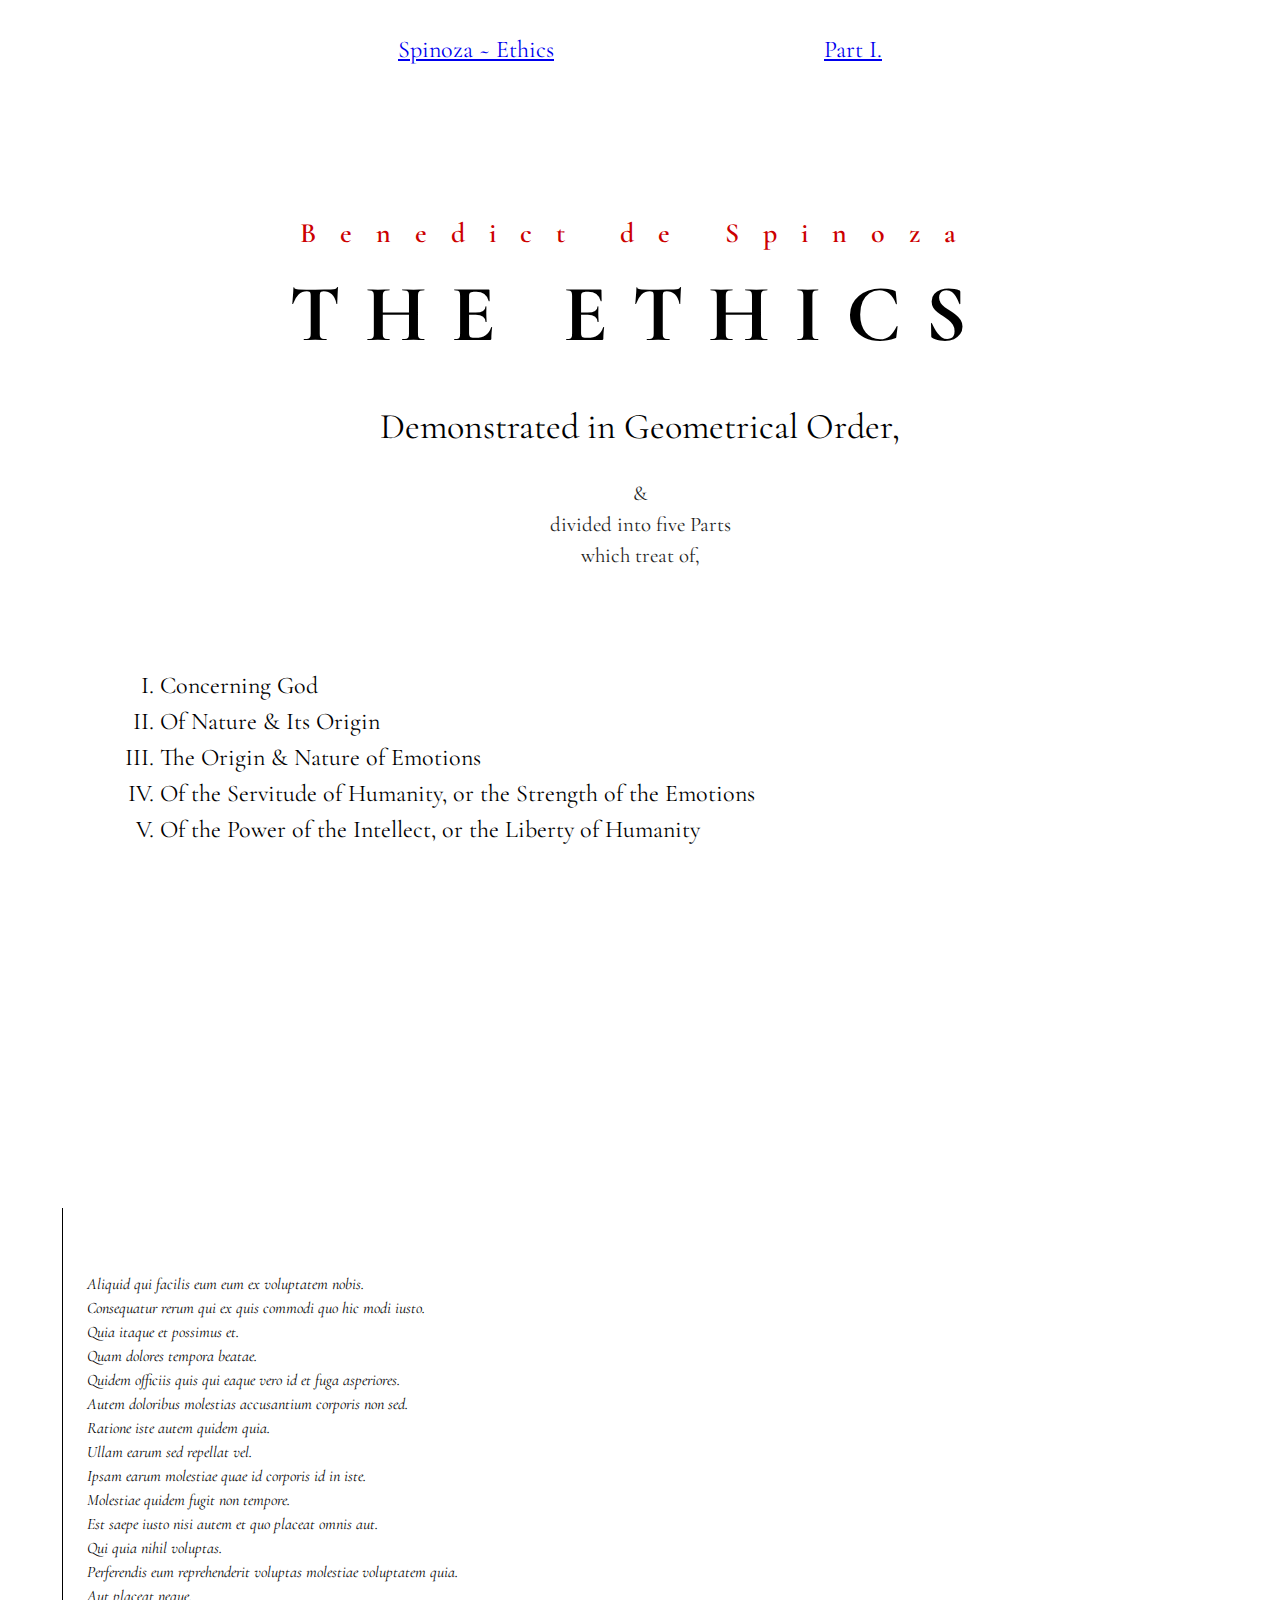
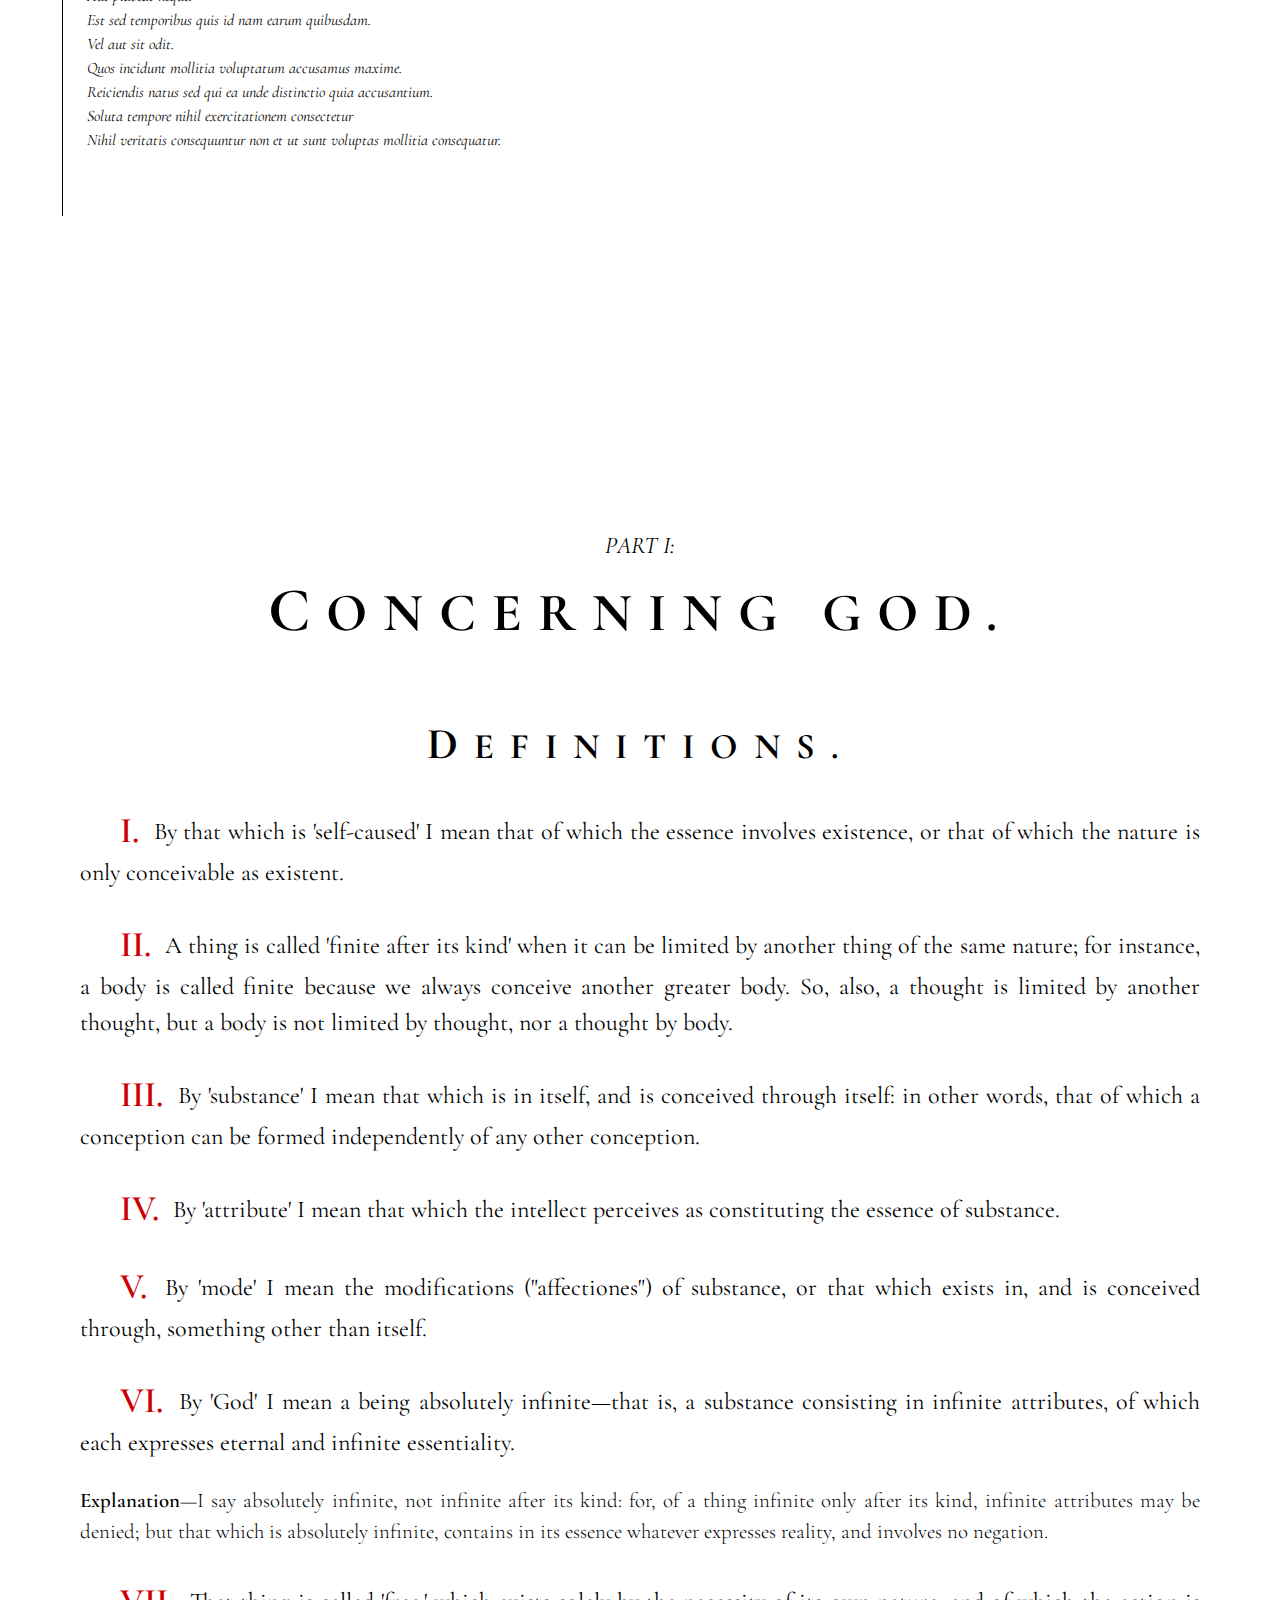
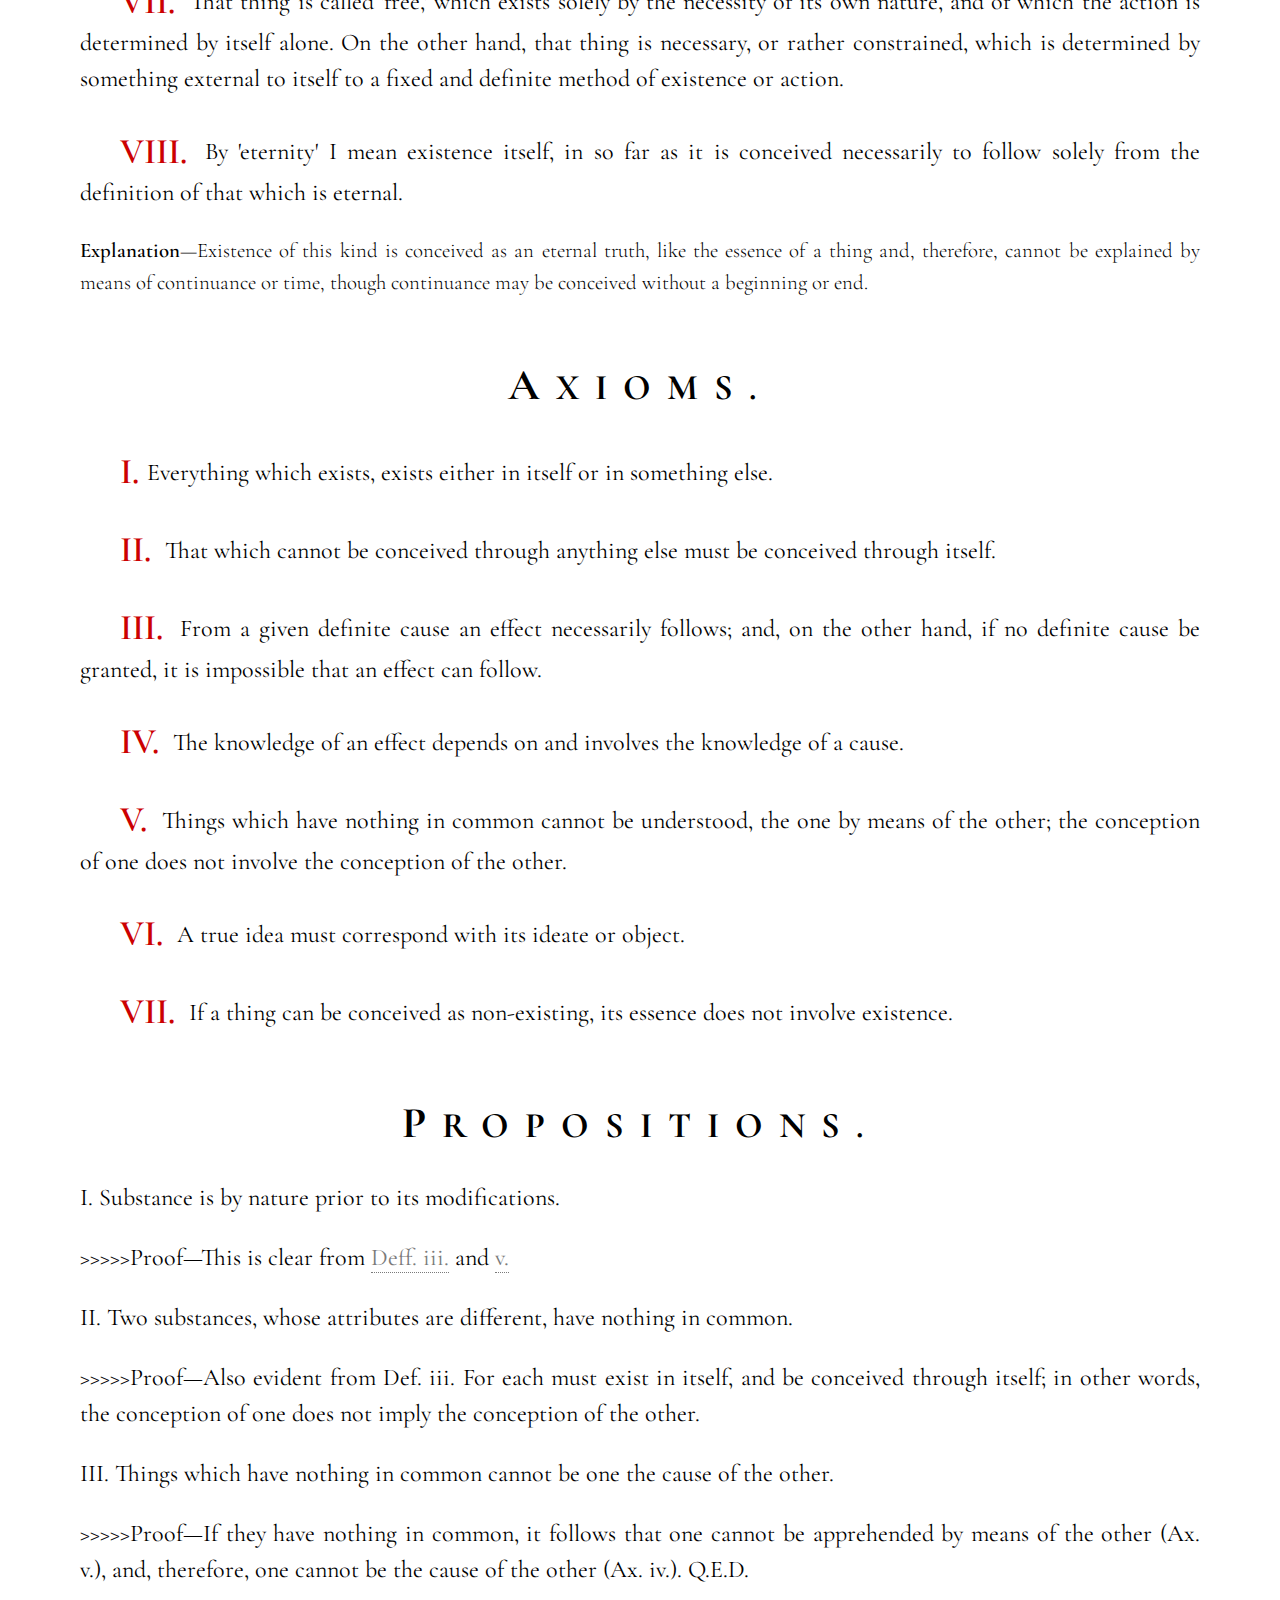
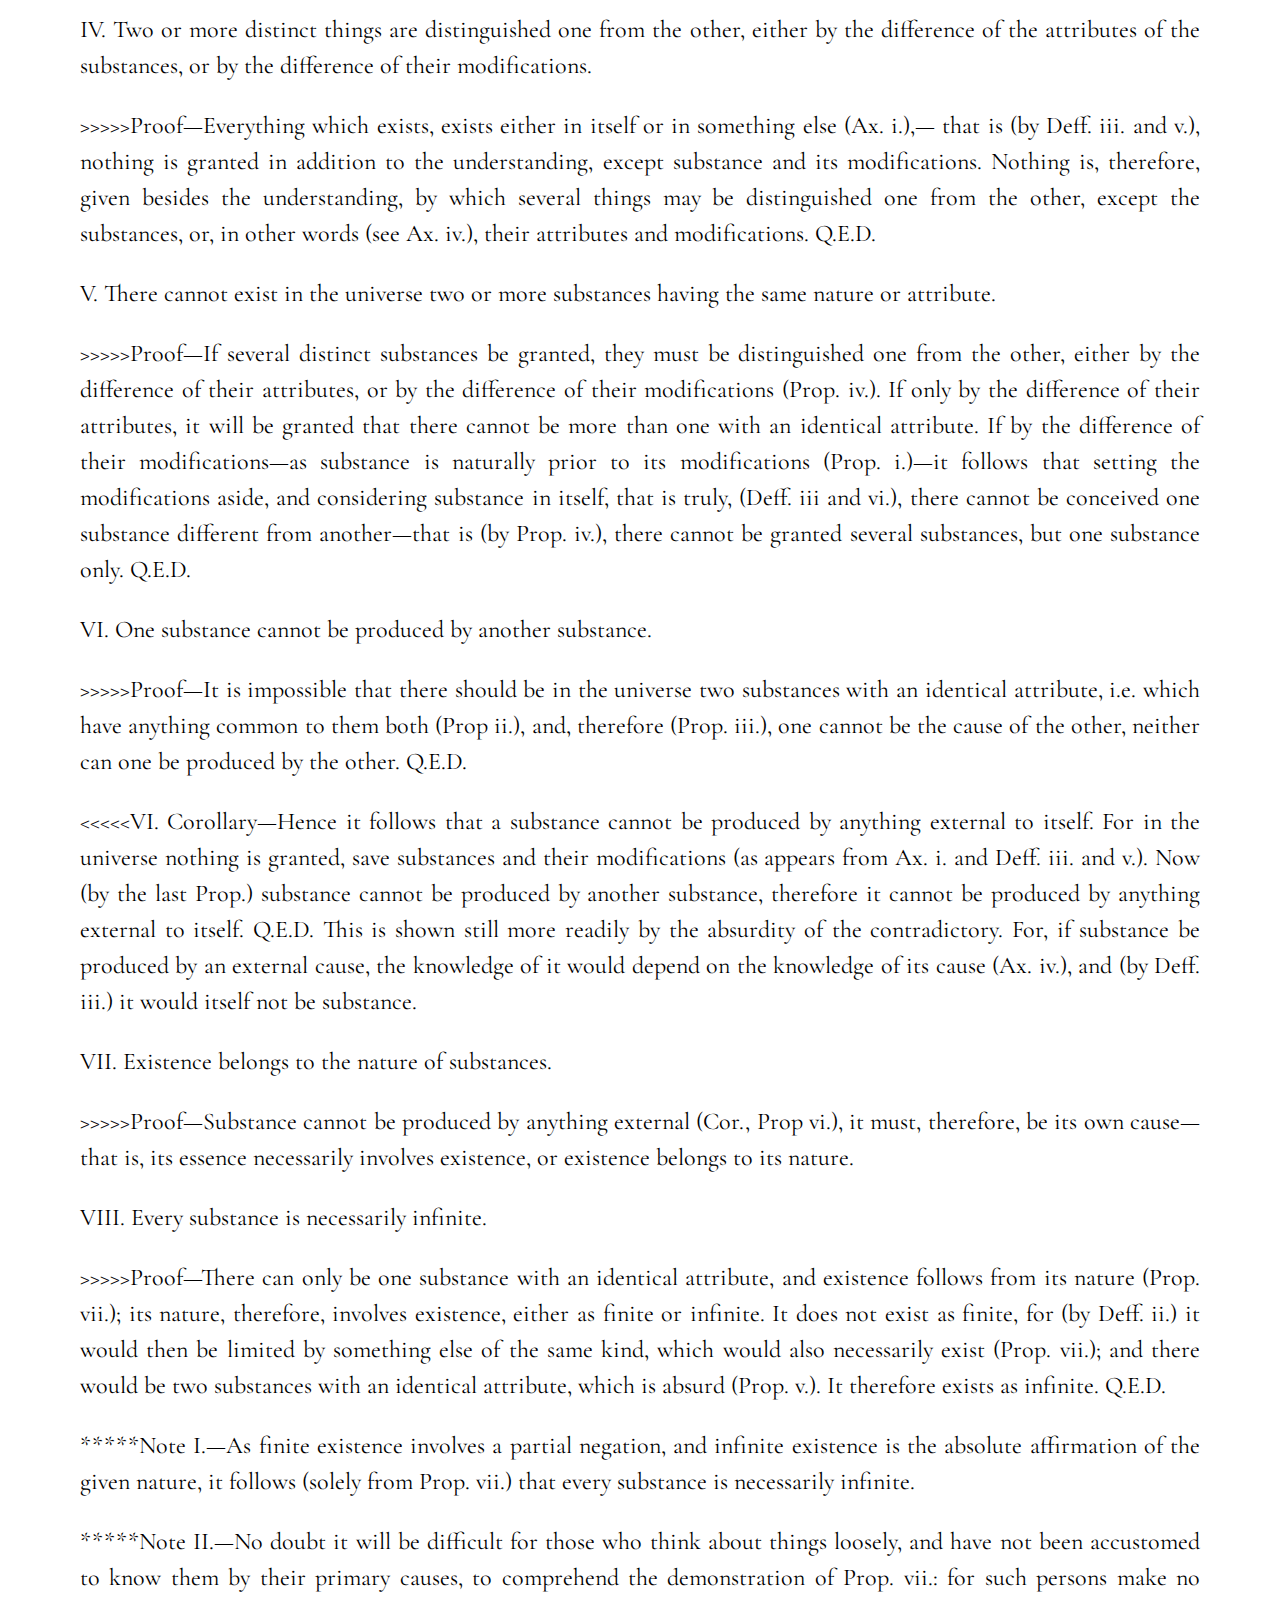
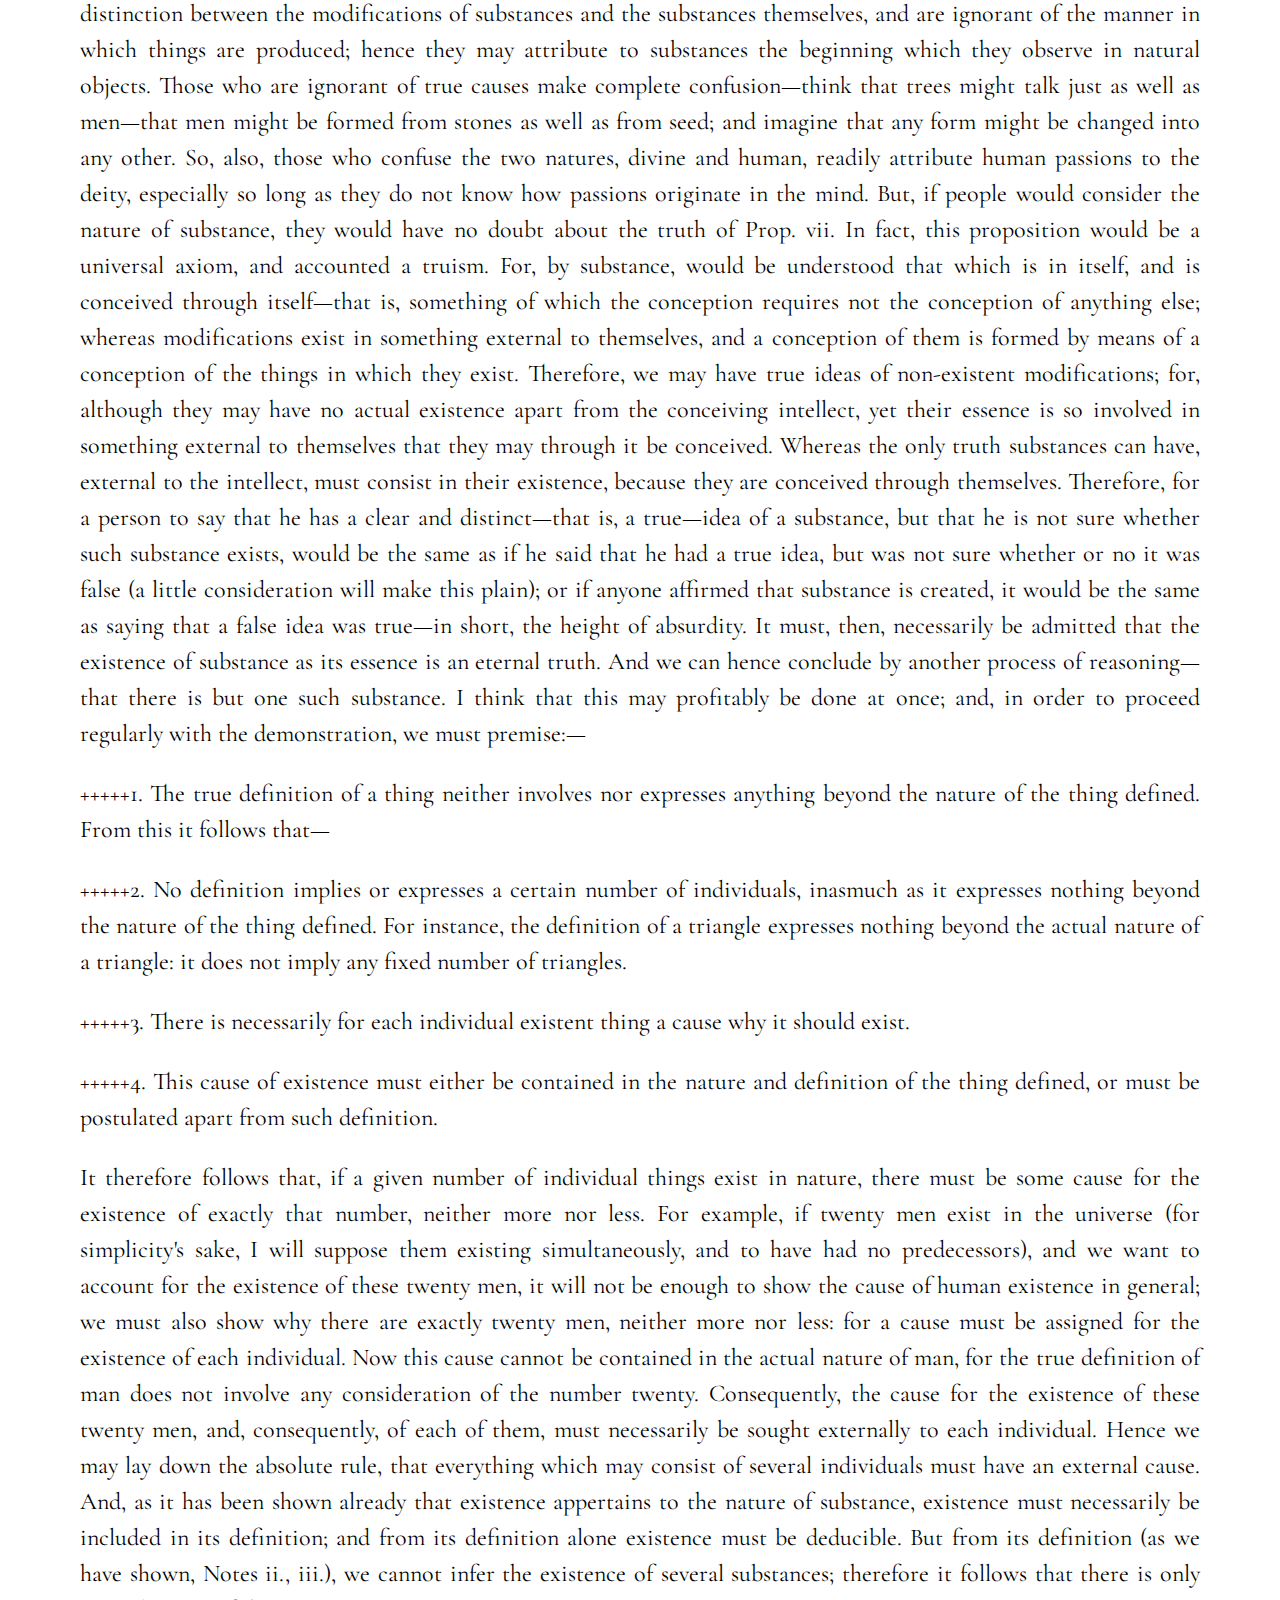
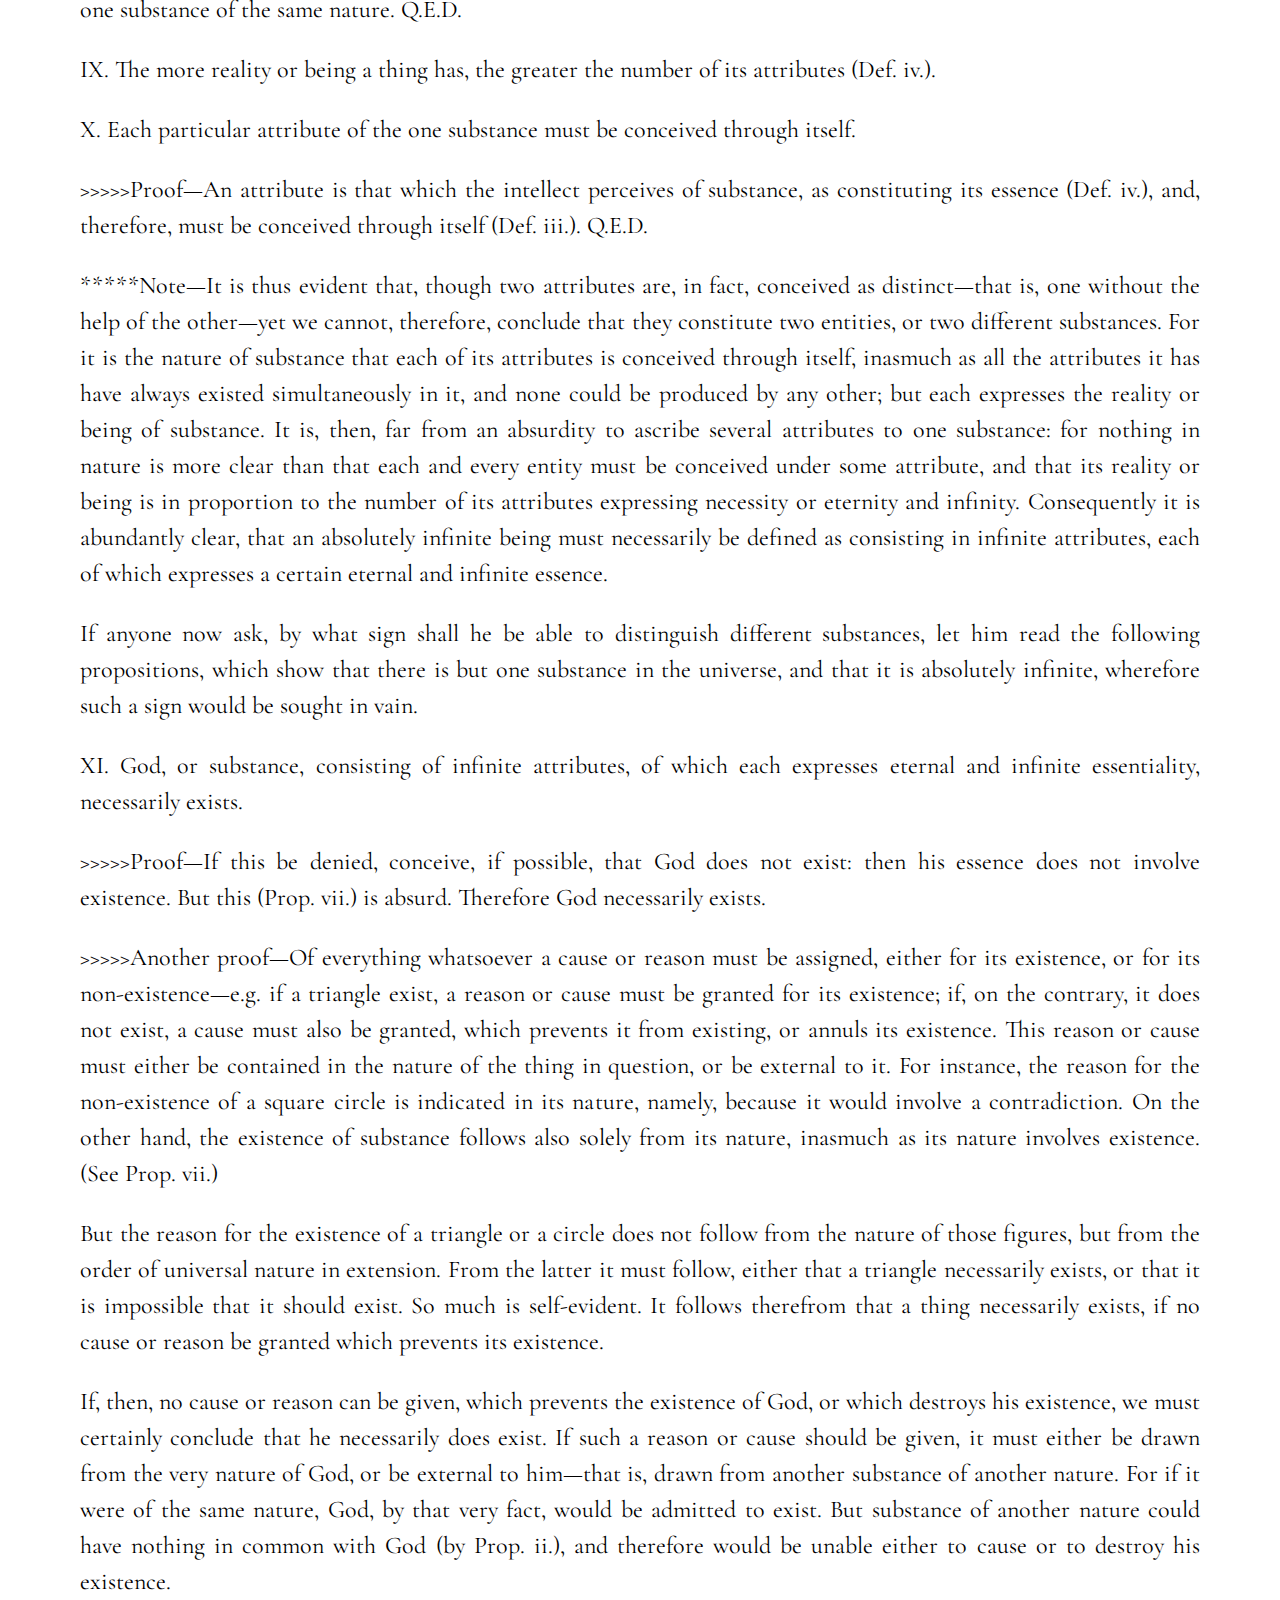
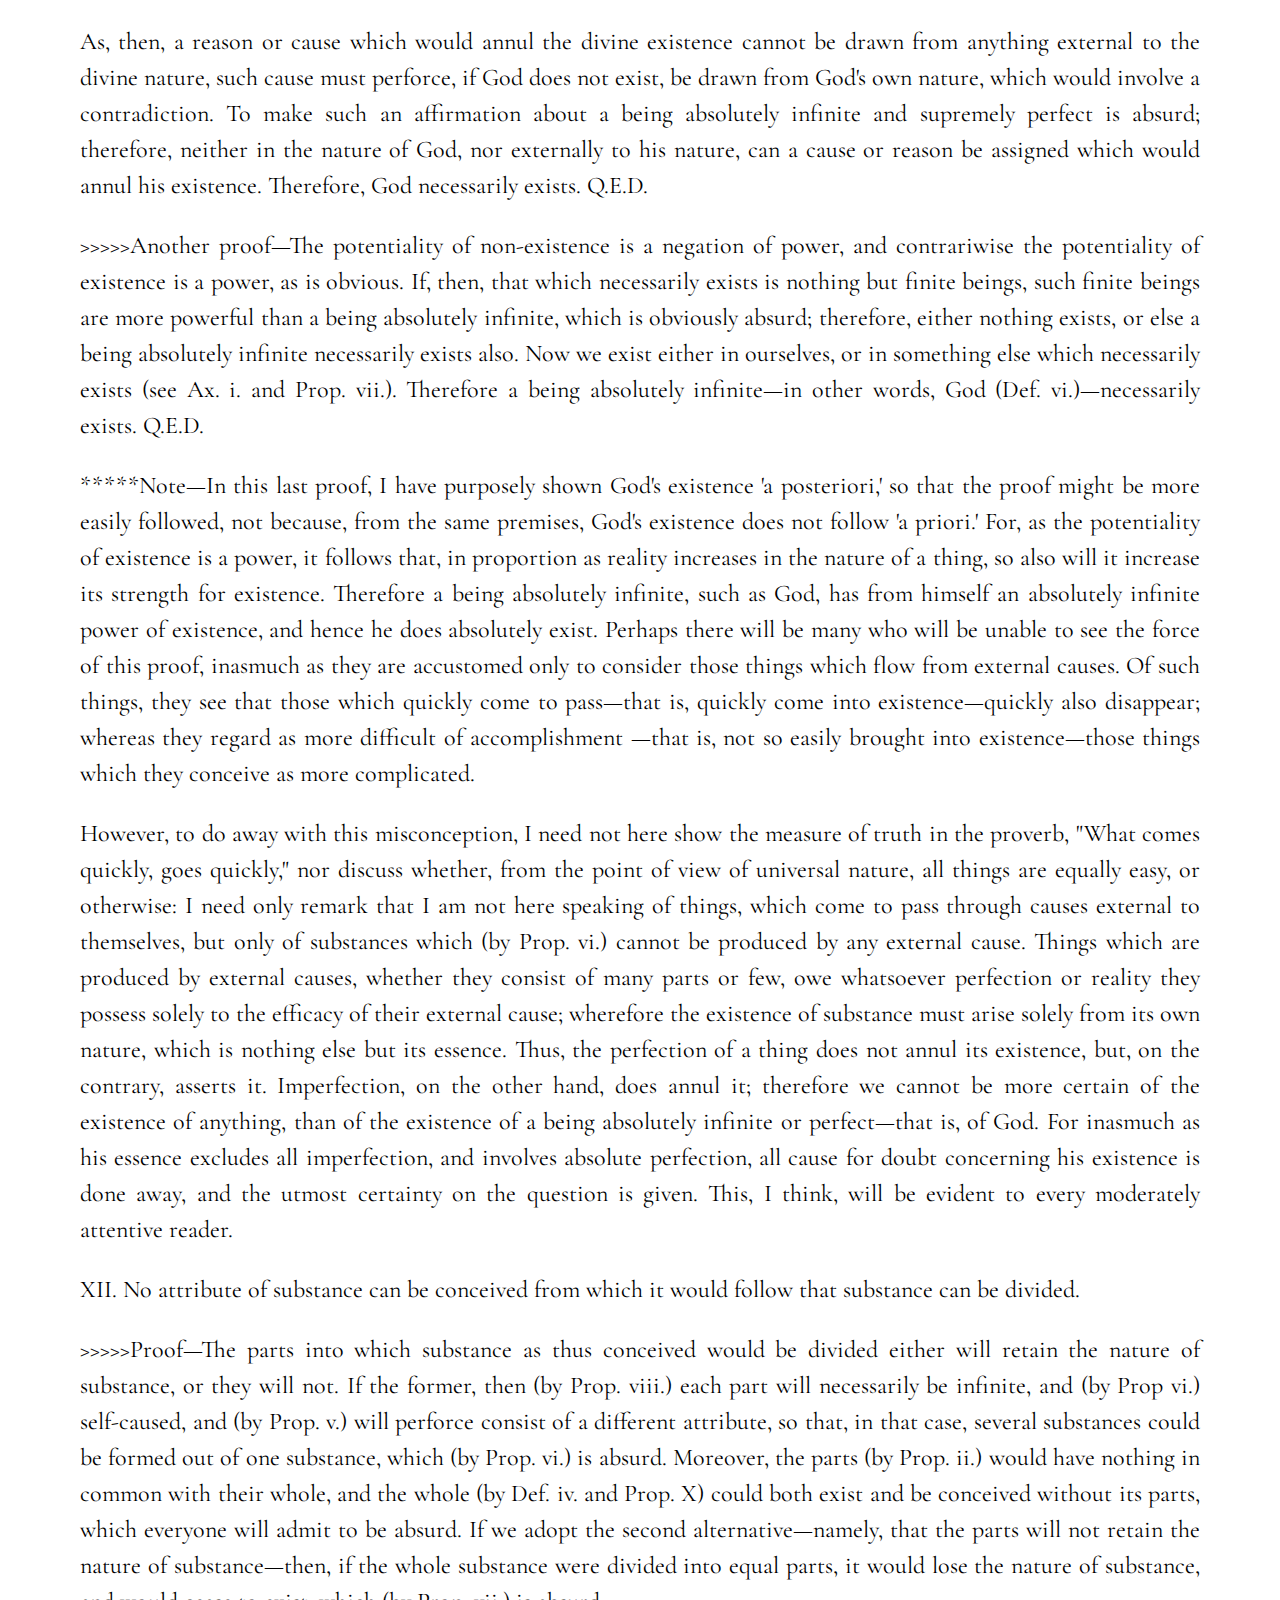
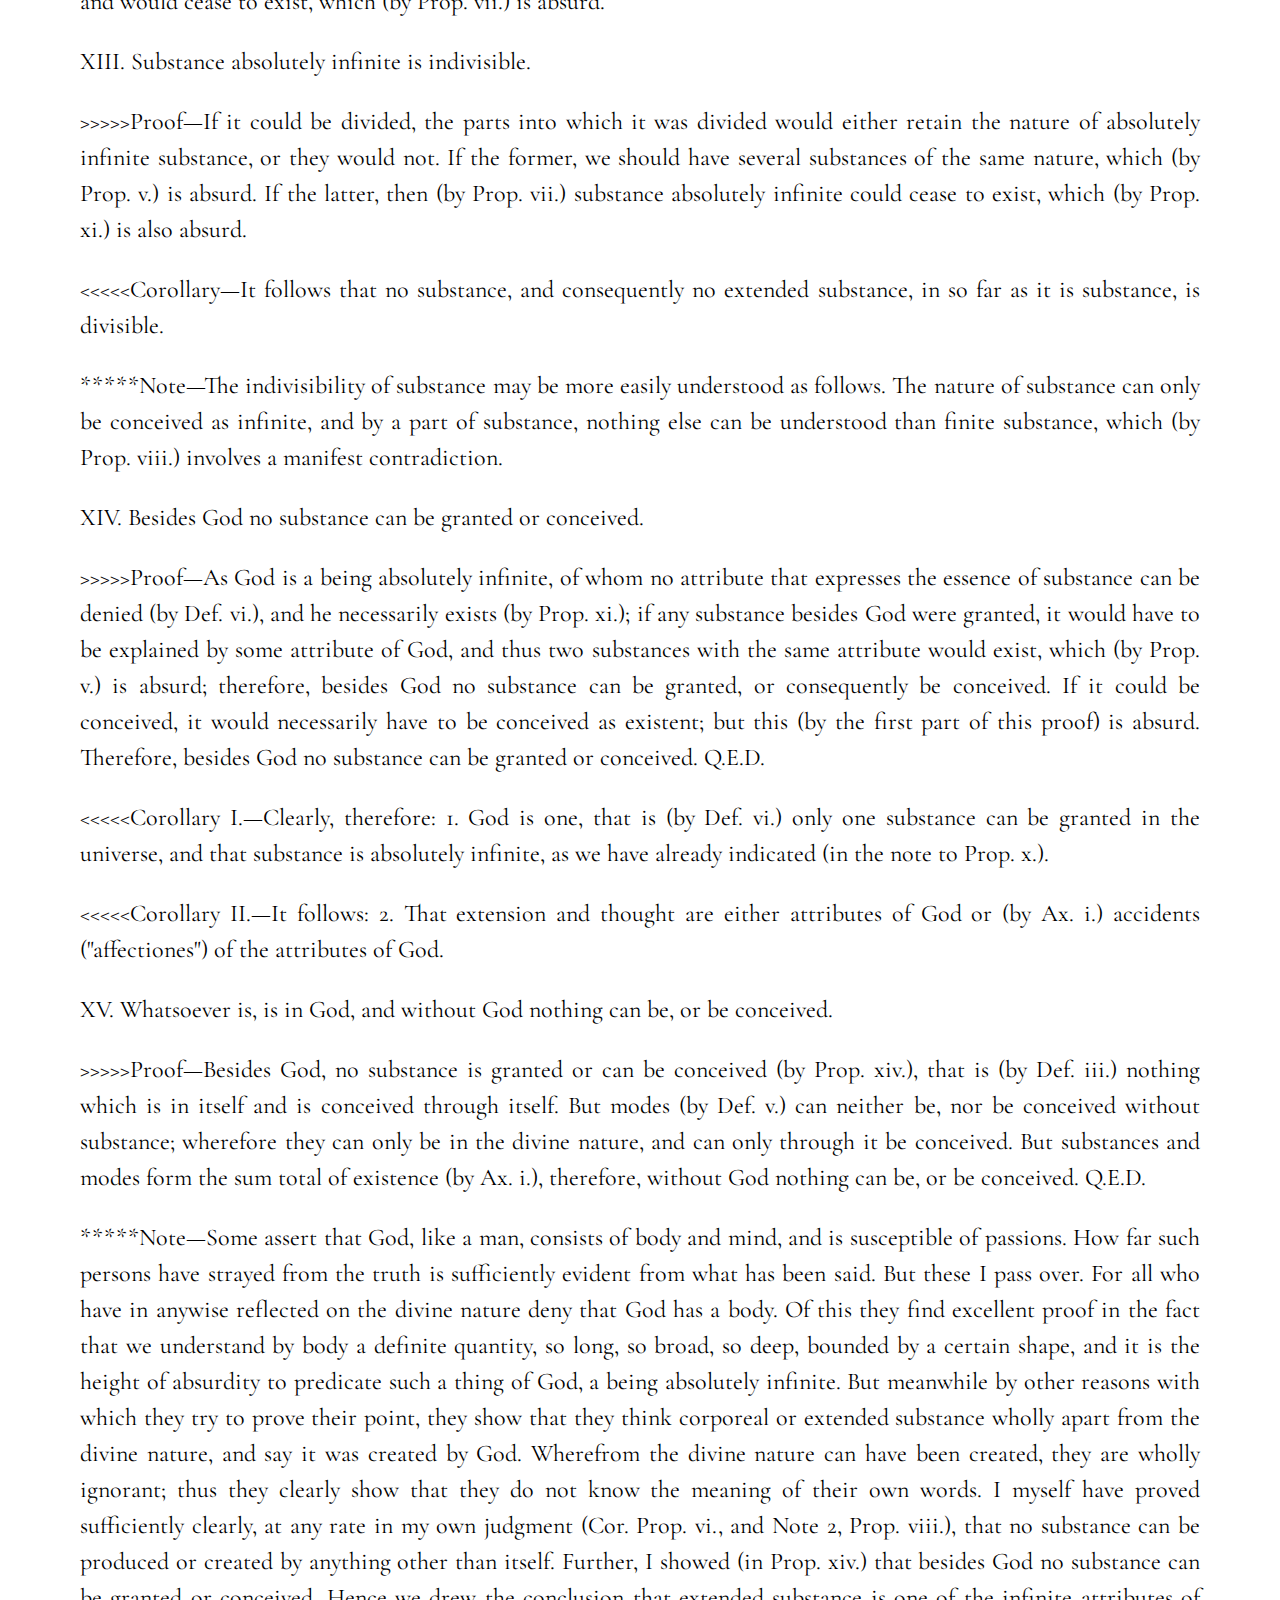
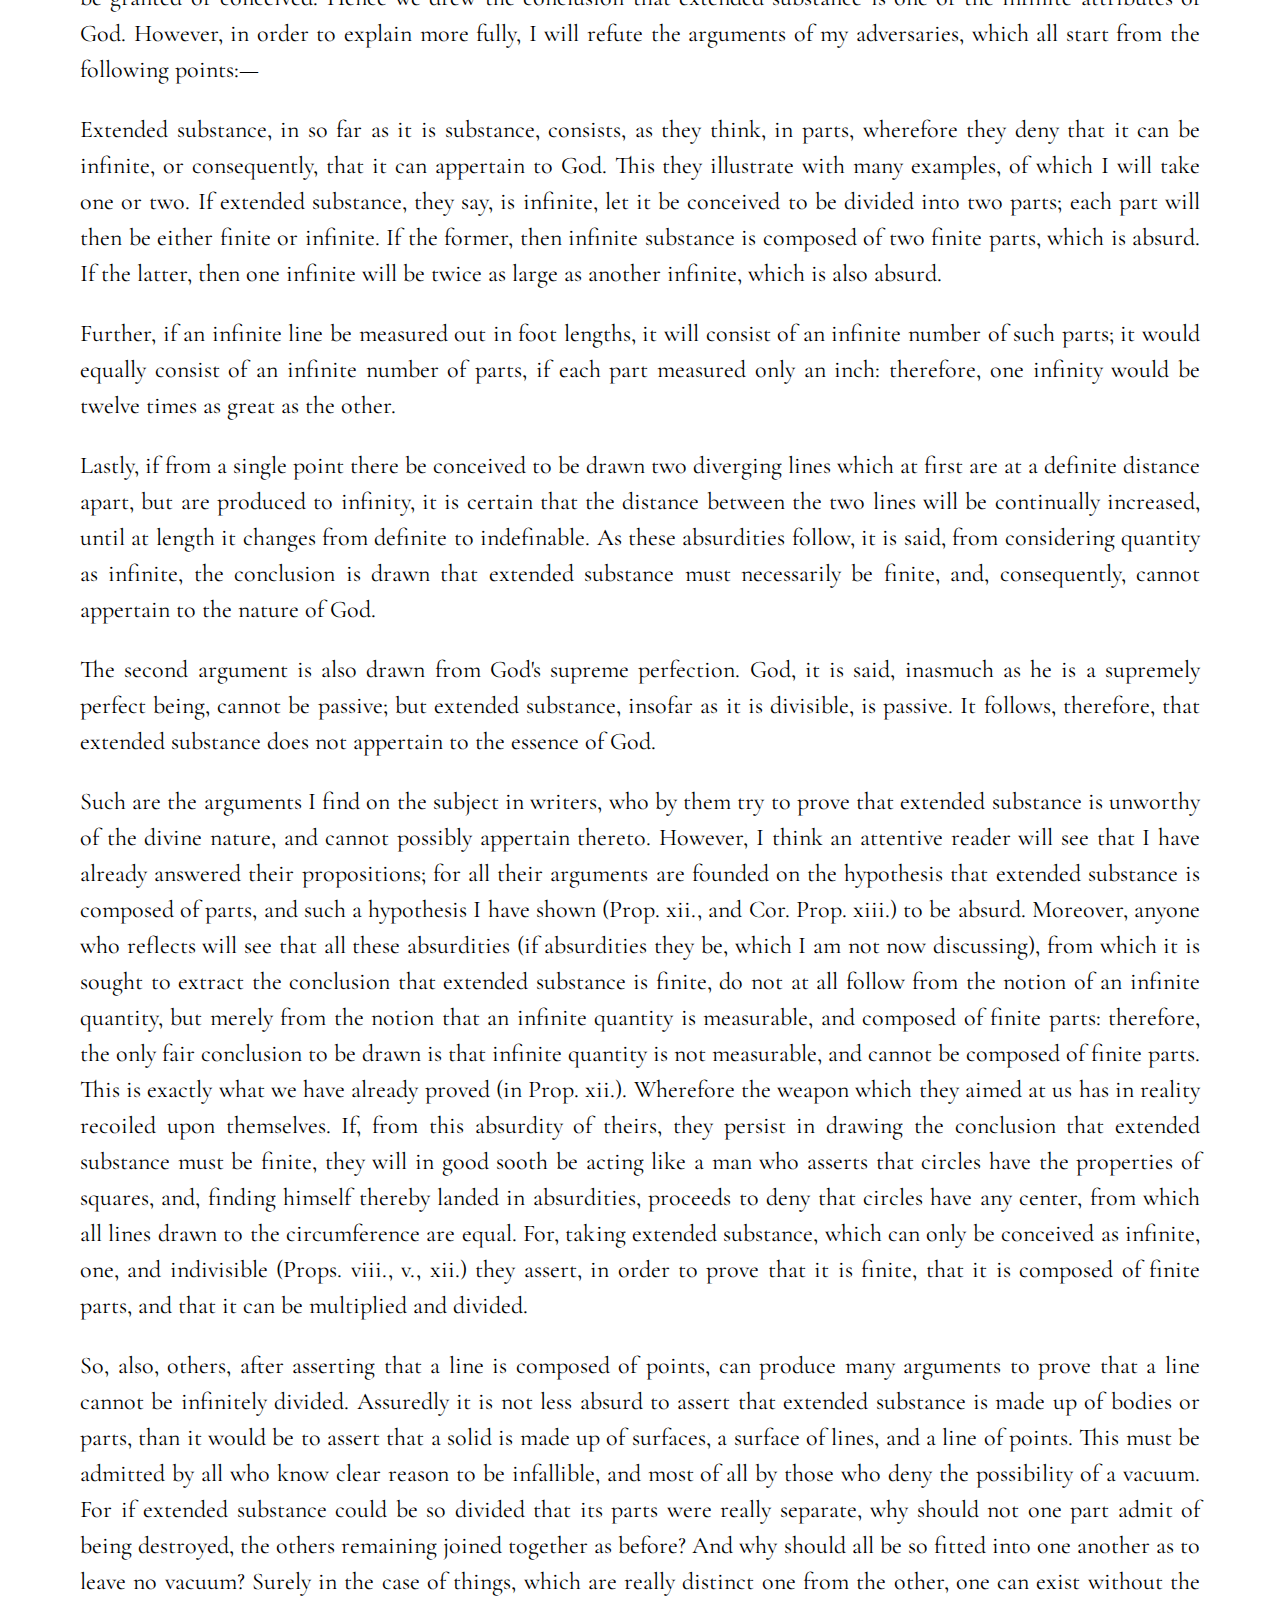
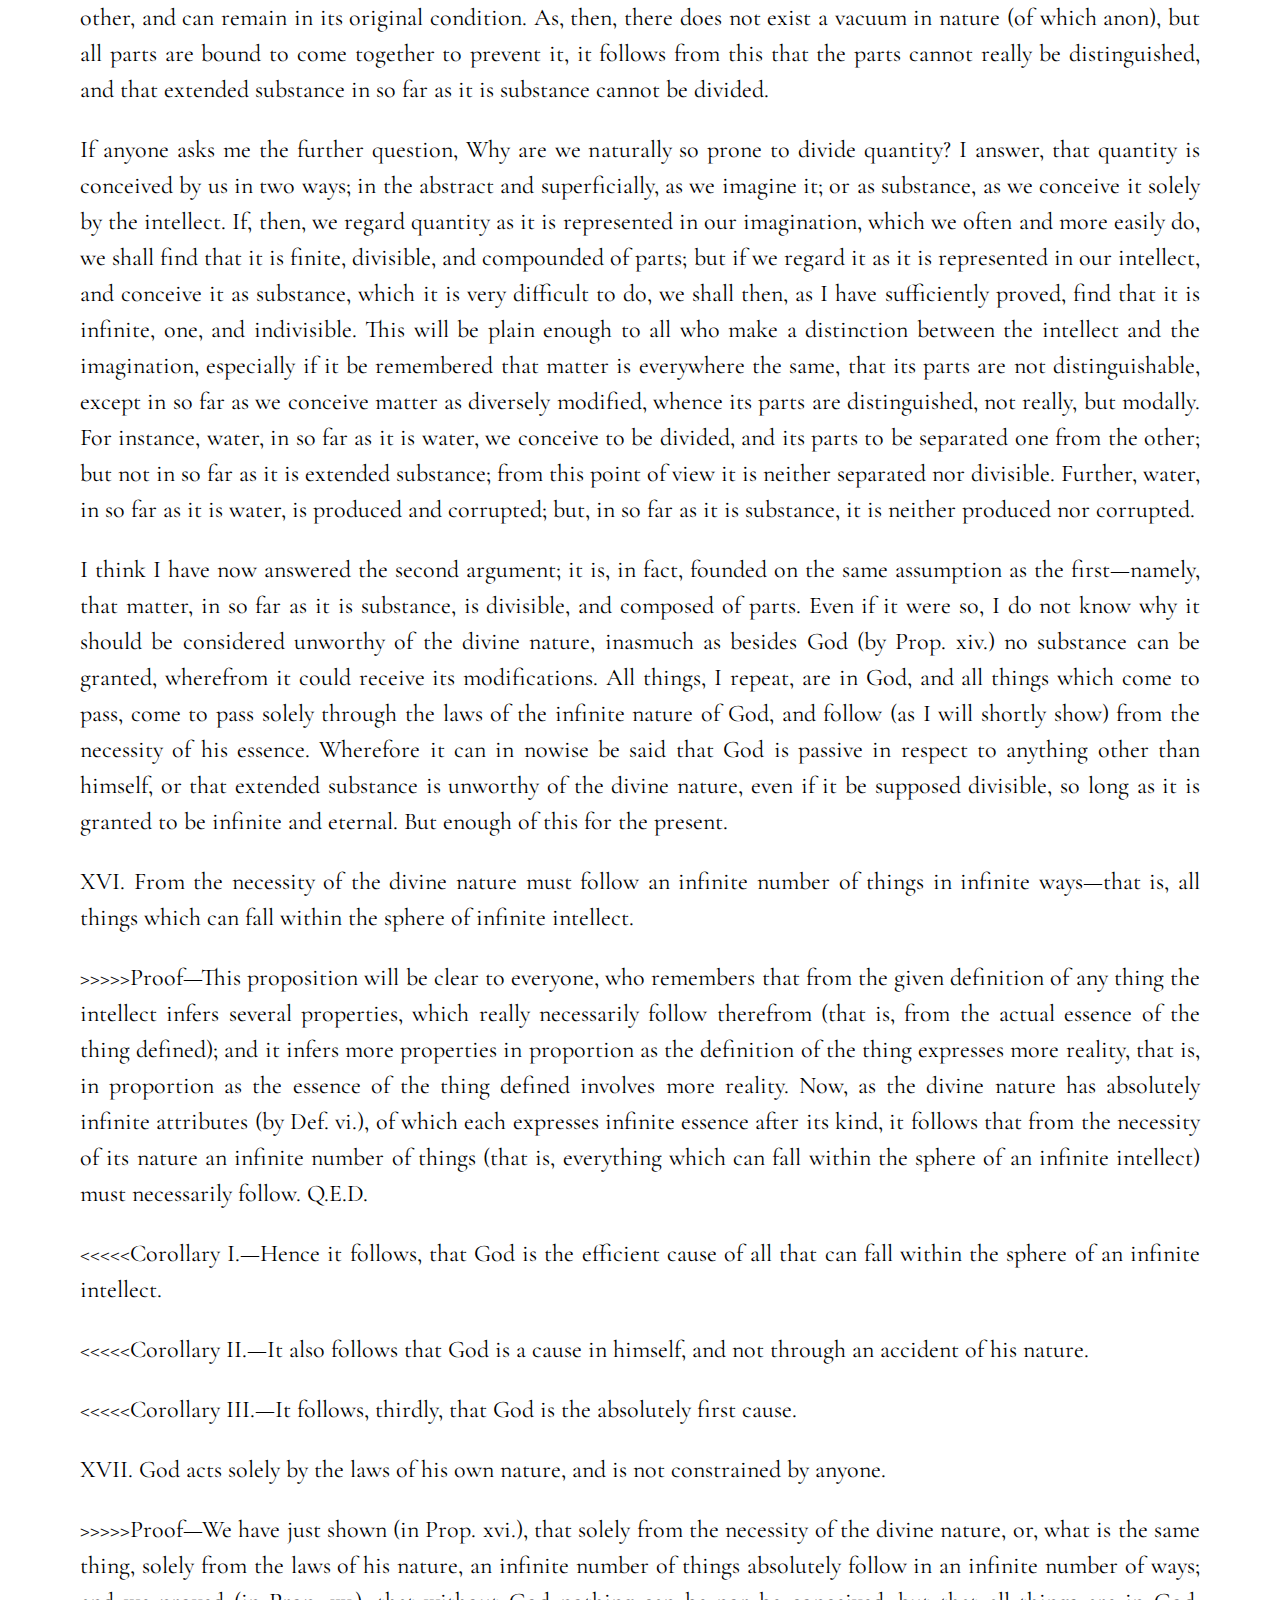
==== index.html @ 260ee354 "index fix" ====
<!DOCTYPE html>
<html lang="en">
  <head>
    <meta charset="UTF-8" />
    <meta name="viewport" content="width=device-width, initial-scale=1.0" />
    <title>Benedictus Spinoza ~ Ethic</title>
    <link rel="stylesheet" href="/css/main.css" />
  </head>
  <body>
    <nav>
      <a href="#">Spinoza ~ Ethics</a>
      <a href="#">Part I.</a>
    </nav>
    <section class="title">
      <p id="id-2" class="author red">Benedict de Spinoza</p>
      <h1 id="id-0">THE ETHICS</h1>
      <p id="id-1" class="subhead">Demonstrated in Geometrical Order,</p>
      <p id="id-3" class="subsubhead">
        & <br />divided into five Parts <br />
        which treat of,
      </p>

      <ol>
        <li>Concerning God</li>
        <li>Of Nature & Its Origin</li>
        <li>The Origin & Nature of Emotions</li>
        <li>Of the Servitude of Humanity, or the Strength of the Emotions</li>
        <li>Of the Power of the Intellect, or the Liberty of Humanity</li>
      </ol>
    </section>

    <aside>
      <ul>
        <li class="id1">Aliquid qui facilis eum eum ex voluptatem nobis.</li>
        <li class="id2">
          Consequatur rerum qui ex quis commodi quo hic modi iusto.
        </li>
        <li class="id3">Quia itaque et possimus et.</li>
        <li class="id4">Quam dolores tempora beatae.</li>
        <li class="id5">
          Quidem officiis quis qui eaque vero id et fuga asperiores.
        </li>
        <li class="id6">
          Autem doloribus molestias accusantium corporis non sed.
        </li>
        <li class="id7">Ratione iste autem quidem quia.</li>
        <li class="id8">Ullam earum sed repellat vel.</li>
        <li class="id9">Ipsam earum molestiae quae id corporis id in iste.</li>
        <li class="id10">Molestiae quidem fugit non tempore.</li>
        <li class="id11">
          Est saepe iusto nisi autem et quo placeat omnis aut.
        </li>
        <li class="id12">Qui quia nihil voluptas.</li>
        <li class="id13">
          Perferendis eum reprehenderit voluptas molestiae voluptatem quia.
        </li>
        <li class="id14">Aut placeat neque.</li>
        <li class="id15">Est sed temporibus quis id nam earum quibusdam.</li>
        <li class="id16">Vel aut sit odit.</li>
        <li class="id17">
          Quos incidunt mollitia voluptatum accusamus maxime.
        </li>
        <li class="id18">
          Reiciendis natus sed qui ea unde distinctio quia accusantium.
        </li>
        <li class="id19">Soluta tempore nihil exercitationem consectetur</li>
        <li class="id20">
          Nihil veritatis consequuntur non et ut sunt voluptas mollitia
          consequatur.
        </li>
      </ul>
    </aside>

    <main>
      <section id="part-1">
        <p class="secsubhead">PART I:</p>
        <h2 id="id-4">CONCERNING GOD.</h2>

        <h3 id="id-5">DEFINITIONS.</h3>

        <p id="id-6" class="definition">
          <span> I.</span> By that which is 'self-caused' I mean that of which
          the essence involves existence, or that of which the nature is only
          conceivable as existent.
        </p>

        <p id="id-7" class="definition">
          <span>II.</span> A thing is called 'finite after its kind' when it can
          be limited by another thing of the same nature; for instance, a body
          is called finite because we always conceive another greater body. So,
          also, a thought is limited by another thought, but a body is not
          limited by thought, nor a thought by body.
        </p>

        <p id="id-8" class="definition">
          <span>III.</span> By 'substance' I mean that which is in itself, and
          is conceived through itself: in other words, that of which a
          conception can be formed independently of any other conception.
        </p>

        <p id="id-9" class="definition">
          <span>IV.</span> By 'attribute' I mean that which the intellect
          perceives as constituting the essence of substance.
        </p>

        <p id="id-10" class="definition">
          <span> V.</span> By 'mode' I mean the modifications ("affectiones") of
          substance, or that which exists in, and is conceived through,
          something other than itself.
        </p>

        <p id="id-11" class="definition">
          <span>VI.</span> By 'God' I mean a being absolutely infinite—that is,
          a substance consisting in infinite attributes, of which each expresses
          eternal and infinite essentiality.
        </p>

        <p id="id-12" class="explanation">
          <span>Explanation</span>—I say absolutely infinite, not infinite after
          its kind: for, of a thing infinite only after its kind, infinite
          attributes may be denied; but that which is absolutely infinite,
          contains in its essence whatever expresses reality, and involves no
          negation.
        </p>

        <p id="id-13" class="definition">
          <span>VII.</span> That thing is called 'free,' which exists solely by
          the necessity of its own nature, and of which the action is determined
          by itself alone. On the other hand, that thing is necessary, or rather
          constrained, which is determined by something external to itself to a
          fixed and definite method of existence or action.
        </p>

        <p id="id-14" class="definition">
          <span>VIII.</span> By 'eternity' I mean existence itself, in so far as
          it is conceived necessarily to follow solely from the definition of
          that which is eternal.
        </p>

        <p id="id-15" class="explanation">
          <span>Explanation</span>—Existence of this kind is conceived as an
          eternal truth, like the essence of a thing and, therefore, cannot be
          explained by means of continuance or time, though continuance may be
          conceived without a beginning or end.
        </p>

        <h3 id="id-16">AXIOMS.</h3>

        <p id="id-17" class="axiom">
          <span>I.</span>Everything which exists, exists either in itself or in
          something else.
        </p>

        <p id="id-18" class="axiom">
          <span>II.</span> That which cannot be conceived through anything else
          must be conceived through itself.
        </p>

        <p id="id-19" class="axiom">
          <span>III.</span> From a given definite cause an effect necessarily
          follows; and, on the other hand, if no definite cause be granted, it
          is impossible that an effect can follow.
        </p>

        <p id="id-20" class="axiom">
          <span>IV.</span> The knowledge of an effect depends on and involves
          the knowledge of a cause.
        </p>

        <p id="id-21" class="axiom">
          <span>V.</span> Things which have nothing in common cannot be
          understood, the one by means of the other; the conception of one does
          not involve the conception of the other.
        </p>

        <p id="id-22" class="axiom">
          <span>VI.</span> A true idea must correspond with its ideate or
          object.
        </p>

        <p id="id-23" class="axiom">
          <span>VII.</span> If a thing can be conceived as non-existing, its
          essence does not involve existence.
        </p>

        <h3 id="id-24">PROPOSITIONS.</h3>

        <p id="id-25">I. Substance is by nature prior to its modifications.</p>

        <p id="id-26">
          &gt;&gt;&gt;&gt;&gt;Proof—This is clear from
          <span class="tooltip" data-reference="id-8">Deff. iii.</span> and
          <span class="tooltip" data-reference="id-10">v.</span>
        </p>

        <p id="id-27">
          II. Two substances, whose attributes are different, have nothing in
          common.
        </p>

        <p id="id-28">
          &gt;&gt;&gt;&gt;&gt;Proof—Also evident from Def. iii. For each must
          exist in itself, and be conceived through itself; in other words, the
          conception of one does not imply the conception of the other.
        </p>

        <p id="id-29">
          III. Things which have nothing in common cannot be one the cause of
          the other.
        </p>

        <p id="id-30">
          &gt;&gt;&gt;&gt;&gt;Proof—If they have nothing in common, it follows
          that one cannot be apprehended by means of the other (Ax. v.), and,
          therefore, one cannot be the cause of the other (Ax. iv.). Q.E.D.
        </p>

        <p id="id-31">
          IV. Two or more distinct things are distinguished one from the other,
          either by the difference of the attributes of the substances, or by
          the difference of their modifications.
        </p>

        <p id="id-32">
          &gt;&gt;&gt;&gt;&gt;Proof—Everything which exists, exists either in
          itself or in something else (Ax. i.),— that is (by Deff. iii. and v.),
          nothing is granted in addition to the understanding, except substance
          and its modifications. Nothing is, therefore, given besides the
          understanding, by which several things may be distinguished one from
          the other, except the substances, or, in other words (see Ax. iv.),
          their attributes and modifications. Q.E.D.
        </p>

        <p id="id-33">
          V. There cannot exist in the universe two or more substances having
          the same nature or attribute.
        </p>

        <p id="id-34">
          &gt;&gt;&gt;&gt;&gt;Proof—If several distinct substances be granted,
          they must be distinguished one from the other, either by the
          difference of their attributes, or by the difference of their
          modifications (Prop. iv.). If only by the difference of their
          attributes, it will be granted that there cannot be more than one with
          an identical attribute. If by the difference of their modifications—as
          substance is naturally prior to its modifications (Prop. i.)—it
          follows that setting the modifications aside, and considering
          substance in itself, that is truly, (Deff. iii and vi.), there cannot
          be conceived one substance different from another—that is (by Prop.
          iv.), there cannot be granted several substances, but one substance
          only. Q.E.D.
        </p>

        <p id="id-35">
          VI. One substance cannot be produced by another substance.
        </p>

        <p id="id-36">
          &gt;&gt;&gt;&gt;&gt;Proof—It is impossible that there should be in the
          universe two substances with an identical attribute, i.e. which have
          anything common to them both (Prop ii.), and, therefore (Prop. iii.),
          one cannot be the cause of the other, neither can one be produced by
          the other. Q.E.D.
        </p>

        <p id="id-37">
          &lt;&lt;&lt;&lt;&lt;VI. Corollary—Hence it follows that a substance
          cannot be produced by anything external to itself. For in the universe
          nothing is granted, save substances and their modifications (as
          appears from Ax. i. and Deff. iii. and v.). Now (by the last Prop.)
          substance cannot be produced by another substance, therefore it cannot
          be produced by anything external to itself. Q.E.D. This is shown still
          more readily by the absurdity of the contradictory. For, if substance
          be produced by an external cause, the knowledge of it would depend on
          the knowledge of its cause (Ax. iv.), and (by Deff. iii.) it would
          itself not be substance.
        </p>

        <p id="id-38">VII. Existence belongs to the nature of substances.</p>

        <p id="id-39">
          &gt;&gt;&gt;&gt;&gt;Proof—Substance cannot be produced by anything
          external (Cor., Prop vi.), it must, therefore, be its own cause—that
          is, its essence necessarily involves existence, or existence belongs
          to its nature.
        </p>

        <p id="id-40">VIII. Every substance is necessarily infinite.</p>

        <p id="id-41">
          &gt;&gt;&gt;&gt;&gt;Proof—There can only be one substance with an
          identical attribute, and existence follows from its nature (Prop.
          vii.); its nature, therefore, involves existence, either as finite or
          infinite. It does not exist as finite, for (by Deff. ii.) it would
          then be limited by something else of the same kind, which would also
          necessarily exist (Prop. vii.); and there would be two substances with
          an identical attribute, which is absurd (Prop. v.). It therefore
          exists as infinite. Q.E.D.
        </p>

        <p id="id-42">
          *****Note I.—As finite existence involves a partial negation, and
          infinite existence is the absolute affirmation of the given nature, it
          follows (solely from Prop. vii.) that every substance is necessarily
          infinite.
        </p>

        <p id="id-43">
          *****Note II.—No doubt it will be difficult for those who think about
          things loosely, and have not been accustomed to know them by their
          primary causes, to comprehend the demonstration of Prop. vii.: for
          such persons make no distinction between the modifications of
          substances and the substances themselves, and are ignorant of the
          manner in which things are produced; hence they may attribute to
          substances the beginning which they observe in natural objects. Those
          who are ignorant of true causes make complete confusion—think that
          trees might talk just as well as men—that men might be formed from
          stones as well as from seed; and imagine that any form might be
          changed into any other. So, also, those who confuse the two natures,
          divine and human, readily attribute human passions to the deity,
          especially so long as they do not know how passions originate in the
          mind. But, if people would consider the nature of substance, they
          would have no doubt about the truth of Prop. vii. In fact, this
          proposition would be a universal axiom, and accounted a truism. For,
          by substance, would be understood that which is in itself, and is
          conceived through itself—that is, something of which the conception
          requires not the conception of anything else; whereas modifications
          exist in something external to themselves, and a conception of them is
          formed by means of a conception of the things in which they exist.
          Therefore, we may have true ideas of non-existent modifications; for,
          although they may have no actual existence apart from the conceiving
          intellect, yet their essence is so involved in something external to
          themselves that they may through it be conceived. Whereas the only
          truth substances can have, external to the intellect, must consist in
          their existence, because they are conceived through themselves.
          Therefore, for a person to say that he has a clear and distinct—that
          is, a true—idea of a substance, but that he is not sure whether such
          substance exists, would be the same as if he said that he had a true
          idea, but was not sure whether or no it was false (a little
          consideration will make this plain); or if anyone affirmed that
          substance is created, it would be the same as saying that a false idea
          was true—in short, the height of absurdity. It must, then, necessarily
          be admitted that the existence of substance as its essence is an
          eternal truth. And we can hence conclude by another process of
          reasoning—that there is but one such substance. I think that this may
          profitably be done at once; and, in order to proceed regularly with
          the demonstration, we must premise:—
        </p>

        <p id="id-44">
          +++++1. The true definition of a thing neither involves nor expresses
          anything beyond the nature of the thing defined. From this it follows
          that—
        </p>

        <p id="id-45">
          +++++2. No definition implies or expresses a certain number of
          individuals, inasmuch as it expresses nothing beyond the nature of the
          thing defined. For instance, the definition of a triangle expresses
          nothing beyond the actual nature of a triangle: it does not imply any
          fixed number of triangles.
        </p>

        <p id="id-46">
          +++++3. There is necessarily for each individual existent thing a
          cause why it should exist.
        </p>

        <p id="id-47">
          +++++4. This cause of existence must either be contained in the nature
          and definition of the thing defined, or must be postulated apart from
          such definition.
        </p>

        <p id="id-48">
          It therefore follows that, if a given number of individual things
          exist in nature, there must be some cause for the existence of exactly
          that number, neither more nor less. For example, if twenty men exist
          in the universe (for simplicity's sake, I will suppose them existing
          simultaneously, and to have had no predecessors), and we want to
          account for the existence of these twenty men, it will not be enough
          to show the cause of human existence in general; we must also show why
          there are exactly twenty men, neither more nor less: for a cause must
          be assigned for the existence of each individual. Now this cause
          cannot be contained in the actual nature of man, for the true
          definition of man does not involve any consideration of the number
          twenty. Consequently, the cause for the existence of these twenty men,
          and, consequently, of each of them, must necessarily be sought
          externally to each individual. Hence we may lay down the absolute
          rule, that everything which may consist of several individuals must
          have an external cause. And, as it has been shown already that
          existence appertains to the nature of substance, existence must
          necessarily be included in its definition; and from its definition
          alone existence must be deducible. But from its definition (as we have
          shown, Notes ii., iii.), we cannot infer the existence of several
          substances; therefore it follows that there is only one substance of
          the same nature. Q.E.D.
        </p>

        <p id="id-49">
          IX. The more reality or being a thing has, the greater the number of
          its attributes (Def. iv.).
        </p>

        <p id="id-50">
          X. Each particular attribute of the one substance must be conceived
          through itself.
        </p>

        <p id="id-51">
          &gt;&gt;&gt;&gt;&gt;Proof—An attribute is that which the intellect
          perceives of substance, as constituting its essence (Def. iv.), and,
          therefore, must be conceived through itself (Def. iii.). Q.E.D.
        </p>

        <p id="id-52">
          *****Note—It is thus evident that, though two attributes are, in fact,
          conceived as distinct—that is, one without the help of the other—yet
          we cannot, therefore, conclude that they constitute two entities, or
          two different substances. For it is the nature of substance that each
          of its attributes is conceived through itself, inasmuch as all the
          attributes it has have always existed simultaneously in it, and none
          could be produced by any other; but each expresses the reality or
          being of substance. It is, then, far from an absurdity to ascribe
          several attributes to one substance: for nothing in nature is more
          clear than that each and every entity must be conceived under some
          attribute, and that its reality or being is in proportion to the
          number of its attributes expressing necessity or eternity and
          infinity. Consequently it is abundantly clear, that an absolutely
          infinite being must necessarily be defined as consisting in infinite
          attributes, each of which expresses a certain eternal and infinite
          essence.
        </p>

        <p id="id-53">
          If anyone now ask, by what sign shall he be able to distinguish
          different substances, let him read the following propositions, which
          show that there is but one substance in the universe, and that it is
          absolutely infinite, wherefore such a sign would be sought in vain.
        </p>

        <p id="id-54">
          XI. God, or substance, consisting of infinite attributes, of which
          each expresses eternal and infinite essentiality, necessarily exists.
        </p>

        <p id="id-55">
          &gt;&gt;&gt;&gt;&gt;Proof—If this be denied, conceive, if possible,
          that God does not exist: then his essence does not involve existence.
          But this (Prop. vii.) is absurd. Therefore God necessarily exists.
        </p>

        <p id="id-56">
          &gt;&gt;&gt;&gt;&gt;Another proof—Of everything whatsoever a cause or
          reason must be assigned, either for its existence, or for its
          non-existence—e.g. if a triangle exist, a reason or cause must be
          granted for its existence; if, on the contrary, it does not exist, a
          cause must also be granted, which prevents it from existing, or annuls
          its existence. This reason or cause must either be contained in the
          nature of the thing in question, or be external to it. For instance,
          the reason for the non-existence of a square circle is indicated in
          its nature, namely, because it would involve a contradiction. On the
          other hand, the existence of substance follows also solely from its
          nature, inasmuch as its nature involves existence. (See Prop. vii.)
        </p>

        <p id="id-57">
          But the reason for the existence of a triangle or a circle does not
          follow from the nature of those figures, but from the order of
          universal nature in extension. From the latter it must follow, either
          that a triangle necessarily exists, or that it is impossible that it
          should exist. So much is self-evident. It follows therefrom that a
          thing necessarily exists, if no cause or reason be granted which
          prevents its existence.
        </p>

        <p id="id-58">
          If, then, no cause or reason can be given, which prevents the
          existence of God, or which destroys his existence, we must certainly
          conclude that he necessarily does exist. If such a reason or cause
          should be given, it must either be drawn from the very nature of God,
          or be external to him—that is, drawn from another substance of another
          nature. For if it were of the same nature, God, by that very fact,
          would be admitted to exist. But substance of another nature could have
          nothing in common with God (by Prop. ii.), and therefore would be
          unable either to cause or to destroy his existence.
        </p>

        <p id="id-59">
          As, then, a reason or cause which would annul the divine existence
          cannot be drawn from anything external to the divine nature, such
          cause must perforce, if God does not exist, be drawn from God's own
          nature, which would involve a contradiction. To make such an
          affirmation about a being absolutely infinite and supremely perfect is
          absurd; therefore, neither in the nature of God, nor externally to his
          nature, can a cause or reason be assigned which would annul his
          existence. Therefore, God necessarily exists. Q.E.D.
        </p>

        <p id="id-60">
          &gt;&gt;&gt;&gt;&gt;Another proof—The potentiality of non-existence is
          a negation of power, and contrariwise the potentiality of existence is
          a power, as is obvious. If, then, that which necessarily exists is
          nothing but finite beings, such finite beings are more powerful than a
          being absolutely infinite, which is obviously absurd; therefore,
          either nothing exists, or else a being absolutely infinite necessarily
          exists also. Now we exist either in ourselves, or in something else
          which necessarily exists (see Ax. i. and Prop. vii.). Therefore a
          being absolutely infinite—in other words, God (Def. vi.)—necessarily
          exists. Q.E.D.
        </p>

        <p id="id-61">
          *****Note—In this last proof, I have purposely shown God's existence
          'a posteriori,' so that the proof might be more easily followed, not
          because, from the same premises, God's existence does not follow 'a
          priori.' For, as the potentiality of existence is a power, it follows
          that, in proportion as reality increases in the nature of a thing, so
          also will it increase its strength for existence. Therefore a being
          absolutely infinite, such as God, has from himself an absolutely
          infinite power of existence, and hence he does absolutely exist.
          Perhaps there will be many who will be unable to see the force of this
          proof, inasmuch as they are accustomed only to consider those things
          which flow from external causes. Of such things, they see that those
          which quickly come to pass—that is, quickly come into
          existence—quickly also disappear; whereas they regard as more
          difficult of accomplishment —that is, not so easily brought into
          existence—those things which they conceive as more complicated.
        </p>

        <p id="id-62">
          However, to do away with this misconception, I need not here show the
          measure of truth in the proverb, "What comes quickly, goes quickly,"
          nor discuss whether, from the point of view of universal nature, all
          things are equally easy, or otherwise: I need only remark that I am
          not here speaking of things, which come to pass through causes
          external to themselves, but only of substances which (by Prop. vi.)
          cannot be produced by any external cause. Things which are produced by
          external causes, whether they consist of many parts or few, owe
          whatsoever perfection or reality they possess solely to the efficacy
          of their external cause; wherefore the existence of substance must
          arise solely from its own nature, which is nothing else but its
          essence. Thus, the perfection of a thing does not annul its existence,
          but, on the contrary, asserts it. Imperfection, on the other hand,
          does annul it; therefore we cannot be more certain of the existence of
          anything, than of the existence of a being absolutely infinite or
          perfect—that is, of God. For inasmuch as his essence excludes all
          imperfection, and involves absolute perfection, all cause for doubt
          concerning his existence is done away, and the utmost certainty on the
          question is given. This, I think, will be evident to every moderately
          attentive reader.
        </p>

        <p id="id-63">
          XII. No attribute of substance can be conceived from which it would
          follow that substance can be divided.
        </p>

        <p id="id-64">
          &gt;&gt;&gt;&gt;&gt;Proof—The parts into which substance as thus
          conceived would be divided either will retain the nature of substance,
          or they will not. If the former, then (by Prop. viii.) each part will
          necessarily be infinite, and (by Prop vi.) self-caused, and (by Prop.
          v.) will perforce consist of a different attribute, so that, in that
          case, several substances could be formed out of one substance, which
          (by Prop. vi.) is absurd. Moreover, the parts (by Prop. ii.) would
          have nothing in common with their whole, and the whole (by Def. iv.
          and Prop. X) could both exist and be conceived without its parts,
          which everyone will admit to be absurd. If we adopt the second
          alternative—namely, that the parts will not retain the nature of
          substance—then, if the whole substance were divided into equal parts,
          it would lose the nature of substance, and would cease to exist, which
          (by Prop. vii.) is absurd.
        </p>

        <p id="id-65">XIII. Substance absolutely infinite is indivisible.</p>

        <p id="id-66">
          &gt;&gt;&gt;&gt;&gt;Proof—If it could be divided, the parts into which
          it was divided would either retain the nature of absolutely infinite
          substance, or they would not. If the former, we should have several
          substances of the same nature, which (by Prop. v.) is absurd. If the
          latter, then (by Prop. vii.) substance absolutely infinite could cease
          to exist, which (by Prop. xi.) is also absurd.
        </p>

        <p id="id-67">
          &lt;&lt;&lt;&lt;&lt;Corollary—It follows that no substance, and
          consequently no extended substance, in so far as it is substance, is
          divisible.
        </p>

        <p id="id-68">
          *****Note—The indivisibility of substance may be more easily
          understood as follows. The nature of substance can only be conceived
          as infinite, and by a part of substance, nothing else can be
          understood than finite substance, which (by Prop. viii.) involves a
          manifest contradiction.
        </p>

        <p id="id-69">
          XIV. Besides God no substance can be granted or conceived.
        </p>

        <p id="id-70">
          &gt;&gt;&gt;&gt;&gt;Proof—As God is a being absolutely infinite, of
          whom no attribute that expresses the essence of substance can be
          denied (by Def. vi.), and he necessarily exists (by Prop. xi.); if any
          substance besides God were granted, it would have to be explained by
          some attribute of God, and thus two substances with the same attribute
          would exist, which (by Prop. v.) is absurd; therefore, besides God no
          substance can be granted, or consequently be conceived. If it could be
          conceived, it would necessarily have to be conceived as existent; but
          this (by the first part of this proof) is absurd. Therefore, besides
          God no substance can be granted or conceived. Q.E.D.
        </p>

        <p id="id-71">
          &lt;&lt;&lt;&lt;&lt;Corollary I.—Clearly, therefore: 1. God is one,
          that is (by Def. vi.) only one substance can be granted in the
          universe, and that substance is absolutely infinite, as we have
          already indicated (in the note to Prop. x.).
        </p>

        <p id="id-72">
          &lt;&lt;&lt;&lt;&lt;Corollary II.—It follows: 2. That extension and
          thought are either attributes of God or (by Ax. i.) accidents
          ("affectiones") of the attributes of God.
        </p>

        <p id="id-73">
          XV. Whatsoever is, is in God, and without God nothing can be, or be
          conceived.
        </p>

        <p id="id-74">
          &gt;&gt;&gt;&gt;&gt;Proof—Besides God, no substance is granted or can
          be conceived (by Prop. xiv.), that is (by Def. iii.) nothing which is
          in itself and is conceived through itself. But modes (by Def. v.) can
          neither be, nor be conceived without substance; wherefore they can
          only be in the divine nature, and can only through it be conceived.
          But substances and modes form the sum total of existence (by Ax. i.),
          therefore, without God nothing can be, or be conceived. Q.E.D.
        </p>

        <p id="id-75">
          *****Note—Some assert that God, like a man, consists of body and mind,
          and is susceptible of passions. How far such persons have strayed from
          the truth is sufficiently evident from what has been said. But these I
          pass over. For all who have in anywise reflected on the divine nature
          deny that God has a body. Of this they find excellent proof in the
          fact that we understand by body a definite quantity, so long, so
          broad, so deep, bounded by a certain shape, and it is the height of
          absurdity to predicate such a thing of God, a being absolutely
          infinite. But meanwhile by other reasons with which they try to prove
          their point, they show that they think corporeal or extended substance
          wholly apart from the divine nature, and say it was created by God.
          Wherefrom the divine nature can have been created, they are wholly
          ignorant; thus they clearly show that they do not know the meaning of
          their own words. I myself have proved sufficiently clearly, at any
          rate in my own judgment (Cor. Prop. vi., and Note 2, Prop. viii.),
          that no substance can be produced or created by anything other than
          itself. Further, I showed (in Prop. xiv.) that besides God no
          substance can be granted or conceived. Hence we drew the conclusion
          that extended substance is one of the infinite attributes of God.
          However, in order to explain more fully, I will refute the arguments
          of my adversaries, which all start from the following points:—
        </p>

        <p id="id-76">
          Extended substance, in so far as it is substance, consists, as they
          think, in parts, wherefore they deny that it can be infinite, or
          consequently, that it can appertain to God. This they illustrate with
          many examples, of which I will take one or two. If extended substance,
          they say, is infinite, let it be conceived to be divided into two
          parts; each part will then be either finite or infinite. If the
          former, then infinite substance is composed of two finite parts, which
          is absurd. If the latter, then one infinite will be twice as large as
          another infinite, which is also absurd.
        </p>

        <p id="id-77">
          Further, if an infinite line be measured out in foot lengths, it will
          consist of an infinite number of such parts; it would equally consist
          of an infinite number of parts, if each part measured only an inch:
          therefore, one infinity would be twelve times as great as the other.
        </p>

        <p id="id-78">
          Lastly, if from a single point there be conceived to be drawn two
          diverging lines which at first are at a definite distance apart, but
          are produced to infinity, it is certain that the distance between the
          two lines will be continually increased, until at length it changes
          from definite to indefinable. As these absurdities follow, it is said,
          from considering quantity as infinite, the conclusion is drawn that
          extended substance must necessarily be finite, and, consequently,
          cannot appertain to the nature of God.
        </p>

        <p id="id-79">
          The second argument is also drawn from God's supreme perfection. God,
          it is said, inasmuch as he is a supremely perfect being, cannot be
          passive; but extended substance, insofar as it is divisible, is
          passive. It follows, therefore, that extended substance does not
          appertain to the essence of God.
        </p>

        <p id="id-80">
          Such are the arguments I find on the subject in writers, who by them
          try to prove that extended substance is unworthy of the divine nature,
          and cannot possibly appertain thereto. However, I think an attentive
          reader will see that I have already answered their propositions; for
          all their arguments are founded on the hypothesis that extended
          substance is composed of parts, and such a hypothesis I have shown
          (Prop. xii., and Cor. Prop. xiii.) to be absurd. Moreover, anyone who
          reflects will see that all these absurdities (if absurdities they be,
          which I am not now discussing), from which it is sought to extract the
          conclusion that extended substance is finite, do not at all follow
          from the notion of an infinite quantity, but merely from the notion
          that an infinite quantity is measurable, and composed of finite parts:
          therefore, the only fair conclusion to be drawn is that infinite
          quantity is not measurable, and cannot be composed of finite parts.
          This is exactly what we have already proved (in Prop. xii.). Wherefore
          the weapon which they aimed at us has in reality recoiled upon
          themselves. If, from this absurdity of theirs, they persist in drawing
          the conclusion that extended substance must be finite, they will in
          good sooth be acting like a man who asserts that circles have the
          properties of squares, and, finding himself thereby landed in
          absurdities, proceeds to deny that circles have any center, from which
          all lines drawn to the circumference are equal. For, taking extended
          substance, which can only be conceived as infinite, one, and
          indivisible (Props. viii., v., xii.) they assert, in order to prove
          that it is finite, that it is composed of finite parts, and that it
          can be multiplied and divided.
        </p>

        <p id="id-81">
          So, also, others, after asserting that a line is composed of points,
          can produce many arguments to prove that a line cannot be infinitely
          divided. Assuredly it is not less absurd to assert that extended
          substance is made up of bodies or parts, than it would be to assert
          that a solid is made up of surfaces, a surface of lines, and a line of
          points. This must be admitted by all who know clear reason to be
          infallible, and most of all by those who deny the possibility of a
          vacuum. For if extended substance could be so divided that its parts
          were really separate, why should not one part admit of being
          destroyed, the others remaining joined together as before? And why
          should all be so fitted into one another as to leave no vacuum? Surely
          in the case of things, which are really distinct one from the other,
          one can exist without the other, and can remain in its original
          condition. As, then, there does not exist a vacuum in nature (of which
          anon), but all parts are bound to come together to prevent it, it
          follows from this that the parts cannot really be distinguished, and
          that extended substance in so far as it is substance cannot be
          divided.
        </p>

        <p id="id-82">
          If anyone asks me the further question, Why are we naturally so prone
          to divide quantity? I answer, that quantity is conceived by us in two
          ways; in the abstract and superficially, as we imagine it; or as
          substance, as we conceive it solely by the intellect. If, then, we
          regard quantity as it is represented in our imagination, which we
          often and more easily do, we shall find that it is finite, divisible,
          and compounded of parts; but if we regard it as it is represented in
          our intellect, and conceive it as substance, which it is very
          difficult to do, we shall then, as I have sufficiently proved, find
          that it is infinite, one, and indivisible. This will be plain enough
          to all who make a distinction between the intellect and the
          imagination, especially if it be remembered that matter is everywhere
          the same, that its parts are not distinguishable, except in so far as
          we conceive matter as diversely modified, whence its parts are
          distinguished, not really, but modally. For instance, water, in so far
          as it is water, we conceive to be divided, and its parts to be
          separated one from the other; but not in so far as it is extended
          substance; from this point of view it is neither separated nor
          divisible. Further, water, in so far as it is water, is produced and
          corrupted; but, in so far as it is substance, it is neither produced
          nor corrupted.
        </p>

        <p id="id-83">
          I think I have now answered the second argument; it is, in fact,
          founded on the same assumption as the first—namely, that matter, in so
          far as it is substance, is divisible, and composed of parts. Even if
          it were so, I do not know why it should be considered unworthy of the
          divine nature, inasmuch as besides God (by Prop. xiv.) no substance
          can be granted, wherefrom it could receive its modifications. All
          things, I repeat, are in God, and all things which come to pass, come
          to pass solely through the laws of the infinite nature of God, and
          follow (as I will shortly show) from the necessity of his essence.
          Wherefore it can in nowise be said that God is passive in respect to
          anything other than himself, or that extended substance is unworthy of
          the divine nature, even if it be supposed divisible, so long as it is
          granted to be infinite and eternal. But enough of this for the
          present.
        </p>

        <p id="id-84">
          XVI. From the necessity of the divine nature must follow an infinite
          number of things in infinite ways—that is, all things which can fall
          within the sphere of infinite intellect.
        </p>

        <p id="id-85">
          &gt;&gt;&gt;&gt;&gt;Proof—This proposition will be clear to everyone,
          who remembers that from the given definition of any thing the
          intellect infers several properties, which really necessarily follow
          therefrom (that is, from the actual essence of the thing defined); and
          it infers more properties in proportion as the definition of the thing
          expresses more reality, that is, in proportion as the essence of the
          thing defined involves more reality. Now, as the divine nature has
          absolutely infinite attributes (by Def. vi.), of which each expresses
          infinite essence after its kind, it follows that from the necessity of
          its nature an infinite number of things (that is, everything which can
          fall within the sphere of an infinite intellect) must necessarily
          follow. Q.E.D.
        </p>

        <p id="id-86">
          &lt;&lt;&lt;&lt;&lt;Corollary I.—Hence it follows, that God is the
          efficient cause of all that can fall within the sphere of an infinite
          intellect.
        </p>

        <p id="id-87">
          &lt;&lt;&lt;&lt;&lt;Corollary II.—It also follows that God is a cause
          in himself, and not through an accident of his nature.
        </p>

        <p id="id-88">
          &lt;&lt;&lt;&lt;&lt;Corollary III.—It follows, thirdly, that God is
          the absolutely first cause.
        </p>

        <p id="id-89">
          XVII. God acts solely by the laws of his own nature, and is not
          constrained by anyone.
        </p>

        <p id="id-90">
          &gt;&gt;&gt;&gt;&gt;Proof—We have just shown (in Prop. xvi.), that
          solely from the necessity of the divine nature, or, what is the same
          thing, solely from the laws of his nature, an infinite number of
          things absolutely follow in an infinite number of ways; and we proved
          (in Prop. xv.), that without God nothing can be nor be conceived; but
          that all things are in God. Wherefore nothing can exist outside
          himself, whereby he can be conditioned or constrained to act.
          Wherefore God acts solely by the laws of his own nature, and is not
          constrained by anyone. Q.E.D.
        </p>

        <p id="id-91">
          &lt;&lt;&lt;&lt;&lt;Corollary I—It follows: 1. That there can be no
          cause which, either extrinsically or intrinsically, besides the
          perfection of his own nature, moves God to act.
        </p>

        <p id="id-92">
          &lt;&lt;&lt;&lt;&lt;Corollary II—It follows: 2. That God is the sole
          free cause. For God alone exists by the sole necessity of his nature
          (by Prop. xi. and Prop. xiv., Cor. i.), and acts by the sole necessity
          of his own nature, wherefore God is (by Def. vii.) the sole free
          cause. Q.E.D.
        </p>

        <p id="id-93">
          *****Note—Others think that God is a free cause, because he can, as
          they think, bring it about, that those things which we have said
          follow from his nature—that is, which are in his power, should not
          come to pass, or should not be produced by him. But this is the same
          as if they said, that God could bring it about, that it should follow
          from the nature of a triangle that its three interior angles should
          not be equal to two right angles; or that from a given cause no effect
          should follow, which is absurd.
        </p>

        <p id="id-94">
          Moreover, I will show below, without the aid of this proposition, that
          neither intellect nor will appertain to God's nature. I know that
          there are many who think that they can show, that supreme intellect
          and free will do appertain to God's nature; for they say they know of
          nothing more perfect, which they can attribute to God, than that which
          is the highest perfection in ourselves. Further, although they
          conceive God as actually supremely intelligent, they yet do not
          believe that he can bring into existence everything which he actually
          understands, for they think that they would thus destroy God's power.
          If, they contend, God had created everything which is in his
          intellect, he would not be able to create anything more, and this,
          they think, would clash with God's omnipotence; therefore, they prefer
          to asset that God is indifferent to all things, and that he creates
          nothing except that which he has decided, by some absolute exercise of
          will, to create. However, I think I have shown sufficiently clearly
          (by Prop. xvi.) that from God's supreme power, or infinite nature, an
          infinite number of things—that is, all things have necessarily flowed
          forth in an infinite number of ways, or always flow from the same
          necessity; in the same way as from the nature of a triangle it follows
          from eternity and for eternity, that its three interior angles are
          equal to two right angles. Wherefore the omnipotence of God has been
          displayed from all eternity, and will for all eternity remain in the
          same state of activity. This manner of treating the question
          attributes to God an omnipotence, in my opinion, far more perfect.
          For, otherwise, we are compelled to confess that God understands an
          infinite number of creatable things, which he will never be able to
          create, for, if he created all that he understands, he would,
          according to this showing, exhaust his omnipotence, and render himself
          imperfect. Wherefore, in order to establish that God is perfect, we
          should be reduced to establishing at the same time, that he cannot
          bring to pass everything over which his power extends; this seems to
          be a hypothesis most absurd, and most repugnant to God's omnipotence.
        </p>

        <p id="id-95">
          Further (to say a word concerning the intellect and the will which we
          attribute to God), if intellect and will appertain to the eternal
          essence of God, we must take these words in some significance quite
          different from those they usually bear. For intellect and will, which
          should constitute the essence of God, would perforce be as far apart
          as the poles from the human intellect and will, in fact, would have
          nothing in common with them but the name; there would be about as much
          correspondence between the two as there is between the Dog, the
          heavenly constellation, and a dog, an animal that barks. This I will
          prove as follows. If intellect belongs to the divine nature, it cannot
          be in nature, as ours is generally thought to be, posterior to, or
          simultaneous with the things understood, inasmuch as God is prior to
          all things by reason of his causality (Prop. xvi., Cor. i.). On the
          contrary, the truth and formal essence of things is as it is, because
          it exists by representation as such in the intellect of God. Wherefore
          the intellect of God, in so far as it is conceived to constitute God's
          essence, is, in reality, the cause of things, both of their essence
          and of their existence. This seems to have been recognized by those
          who have asserted, that God's intellect, God's will, and God's power,
          are one and the same. As, therefore, God's intellect is the sole cause
          of things, namely, both of their essence and existence, it must
          necessarily differ from them in respect to its essence, and in respect
          to its existence. For a cause differs from a thing it causes,
          precisely in the quality which the latter gains from the former.
        </p>

        <p id="id-96">
          For example, a man is the cause of another man's existence, but not of
          his essence (for the latter is an eternal truth), and, therefore, the
          two men may be entirely similar in essence, but must be different in
          existence; and hence if the existence of one of them cease, the
          existence of the other will not necessarily cease also; but if the
          essence of one could be destroyed, and be made false, the essence of
          the other would be destroyed also. Wherefore, a thing which is the
          cause both of the essence and of the existence of a given effect, must
          differ from such effect both in respect to its essence, and also in
          respect to its existence. Now the intellect of God is the cause both
          of the essence and the existence of our intellect; therefore, the
          intellect of God in so far as it is conceived to constitute the divine
          essence, differs from our intellect both in respect to essence and in
          respect to existence, nor can it in anywise agree therewith save in
          name, as we said before. The reasoning would be identical in the case
          of the will, as anyone can easily see.
        </p>

        <p id="id-97">
          XVIII. God is the indwelling and not the transient cause of all
          things. &gt;&gt;&gt;&gt;&gt;Proof—All things which are, are in God,
          and must be conceived through God (by Prop. xv.), therefore (by Prop.
          xvi., Cor. i.) God is the cause of those things which are in him. This
          is our first point. Further, besides God there can be no substance (by
          Prop. xiv.), that is nothing in itself external to God. This is our
          second point. God, therefore, is the indwelling and not the transient
          cause of all things. Q.E.D.
        </p>

        <p id="id-98">
          XIX. God, and all the attributes of God, are eternal.
          &gt;&gt;&gt;&gt;&gt;Proof—God (by Def. vi.) is substance, which (by
          Prop. xi.) necessarily exists, that is (by Prop. vii.) existence
          appertains to its nature, or (what is the same thing) follows from its
          definition; therefore, God is eternal (by Def. vii.). Further, by the
          attributes of God we must understand that which (by Def. iv.)
          expresses the essence of the divine substance—in other words, that
          which appertains to substance: that, I say, should be involved in the
          attributes of substance. Now eternity appertains to the nature of
          substance (as I have already shown in Prop. vii.); therefore, eternity
          must appertain to each of the attributes, and thus all are eternal.
          Q.E.D.
        </p>

        <p id="id-99">
          *****Note—This proposition is also evident from the manner in which
          (in Prop. xi.) I demonstrated the existence of God; it is evident, I
          repeat, from that proof, that the existence of God, like his essence,
          is an eternal truth. Further (in Prop. xix. of my "Principles of the
          Cartesian Philosophy"), I have proved the eternity of God, in another
          manner, which I need not here repeat.
        </p>

        <p id="id-100">
          XX. The existence of God and his essence are one and the same.
        </p>

        <p id="id-101">
          &gt;&gt;&gt;&gt;&gt;Proof—God (by the last Prop.) and all his
          attributes are eternal, that is (by Def. viii.) each of his attributes
          expresses existence. Therefore the same attributes of God which
          explain his eternal essence, explain at the same time his eternal
          existence—in other words, that which constitutes God's essence
          constitutes at the same time his existence. Wherefore God's existence
          and God's essence are one and the same. Q.E.D.
        </p>

        <p id="id-102">
          &lt;&lt;&lt;&lt;&lt;Corollary I.—Hence it follows that God's
          existence, like his essence, is an eternal truth.
        </p>

        <p id="id-103">
          &lt;&lt;&lt;&lt;&lt;Corollary II.—Secondly, it follows that God, and
          all the attributes of God, are unchangeable. For if they could be
          changed in respect to existence, they must also be able to be changed
          in respect to essence—that is, obviously, be changed from true to
          false, which is absurd.
        </p>

        <p id="id-104">
          XXI. All things which follow from the absolute nature of any attribute
          of God must always exist and be infinite, or, in other words, are
          eternal and infinite through the said attribute.
        </p>

        <p id="id-105">
          &gt;&gt;&gt;&gt;&gt;Proof—Conceive, if it be possible (supposing the
          proposition to be denied), that something in some attribute of God can
          follow from the absolute nature of the said attribute, and that at the
          same time it is finite, and has a conditioned existence or duration;
          for instance, the idea of God expressed in the attribute thought. Now
          thought, in so far as it is supposed to be an attribute of God, is
          necessarily (by Prop. xi.) in its nature infinite. But, in so far as
          it possesses the idea of God, it is supposed finite. It cannot,
          however, be conceived as finite, unless it be limited by thought (by
          Def. ii.); but it is not limited by thought itself, in so far as it
          has constituted the idea of God (for so far it is supposed to be
          finite); therefore, it is limited by thought, in so far as it has not
          constituted the idea of God, which nevertheless (by Prop. xi.) must
          necessarily exist.
        </p>

        <p id="id-106">
          We have now granted, therefore, thought not constituting the idea of
          God, and, accordingly, the idea of God does not naturally follow from
          its nature in so far as it is absolute thought (for it is conceived as
          constituting, and also as not constituting, the idea of God), which is
          against our hypothesis. Wherefore, if the idea of God expressed in the
          attribute thought, or, indeed, anything else in any attribute of God
          (for we may take any example, as the proof is of universal
          application) follows from the necessity of the absolute nature of the
          said attribute, the said thing must necessarily be infinite, which was
          our first point.
        </p>

        <p id="id-107">
          Furthermore, a thing which thus follows from the necessity of the
          nature of any attribute cannot have a limited duration. For if it can,
          suppose a thing, which follows from the necessity of the nature of
          some attribute, to exist in some attribute of God, for instance, the
          idea of God expressed in the attribute thought, and let it be supposed
          at some time not to have existed, or to be about not to exist.
        </p>

        <p id="id-108">
          Now thought being an attribute of God must necessarily exist unchanged
          (by Prop. xi., and Prop. xx., Cor. ii.); and beyond the limits of the
          duration of the idea of God (supposing the latter at some time not to
          have existed, or not to be going to exist) thought would perforce have
          existed without the idea of God, which is contrary to our hypothesis,
          for we supposed that, thought being given, the idea of God necessarily
          flowed therefrom. Therefore the idea of God expressed in thought, or
          anything which necessarily follows from the absolute nature of some
          attribute of God, cannot have a limited duration, but through the said
          attribute is eternal, which is our second point. Bear in mind that the
          same proposition may be affirmed of anything, which in any attribute
          necessarily follows from God's absolute nature.
        </p>

        <p id="id-109">
          XXII. Whatsoever follows from any attribute of God, in so far as it is
          modified by a modification, which exists necessarily and as infinite,
          through the said attribute, must also exist necessarily and as
          infinite.
        </p>

        <p id="id-110">
          &gt;&gt;&gt;&gt;&gt;Proof—The proof of this proposition is similar to
          that of the preceding one.
        </p>

        <p id="id-111">
          XXIII. Every mode, which exists both necessarily and as infinite, must
          necessarily follow either from the absolute nature of some attribute
          of God, or from an attribute modified by a modification which exists
          necessarily, and as infinite.
        </p>

        <p id="id-112">
          &gt;&gt;&gt;&gt;&gt;Proof—A mode exists in something else, through
          which it must be conceived (Def. v.), that is (Prop. xv.), it exists
          solely in God, and solely through God can be conceived. If therefore a
          mode is conceived as necessarily existing and infinite, it must
          necessarily be inferred or perceived through some attribute of God, in
          so far as such attribute is conceived as expressing the infinity and
          necessity of existence, in other words (Def. viii.) eternity; that is,
          in so far as it is considered absolutely. A mode, therefore, which
          necessarily exists as infinite, must follow from the absolute nature
          of some attribute of God, either immediately (Prop. xxi.) or through
          the means of some modification, which follows from the absolute nature
          of the said attribute; that is (by Prop. xxii.), which exists
          necessarily and as infinite.
        </p>

        <p id="id-113">
          XXIV. The essence of things produced by God does not involve
          existence.
        </p>

        <p id="id-114">
          &gt;&gt;&gt;&gt;&gt;Proof—This proposition is evident from Def. i. For
          that of which the nature (considered in itself) involves existence is
          self-caused, and exists by the sole necessity of its own nature.
        </p>

        <p id="id-115">
          &lt;&lt;&lt;&lt;&lt;Corollary—Hence it follows that God is not only
          the cause of things coming into existence, but also of their
          continuing in existence, that is, in scholastic phraseology, God is
          cause of the being of things (essendi rerum). For whether things
          exist, or do not exist, whenever we contemplate their essence, we see
          that it involves neither existence nor duration; consequently, it
          cannot be the cause of either the one or the other. God must be the
          sole cause, inasmuch as to him alone does existence appertain. (Prop.
          xiv. Cor. i.) Q.E.D.
        </p>

        <p id="id-116">
          XXV. God is the efficient cause not only of the existence of things,
          but also of their essence.
        </p>

        <p id="id-117">
          &gt;&gt;&gt;&gt;&gt;Proof—If this be denied, then God is not the cause
          of the essence of things; and therefore the essence of things can (by
          Ax. iv.) be conceived without God. This (by Prop. xv.) is absurd.
          Therefore, God is the cause of the essence of things. Q.E.D.
        </p>

        <p id="id-118">
          *****Note—This proposition follows more clearly from Prop. xvi. For it
          is evident thereby that, given the divine nature, the essence of
          things must be inferred from it, no less than their existence—in a
          word, God must be called the cause of all things, in the same sense as
          he is called the cause of himself. This will be made still clearer by
          the following corollary.
        </p>

        <p id="id-119">
          &lt;&lt;&lt;&lt;&lt;Corollary—Individual things are nothing but
          modifications of the attributes of God, or modes by which the
          attributes of God are expressed in a fixed and definite manner. The
          proof appears from Prop. xv. and Def. v.
        </p>

        <p id="id-120">
          XXVI. A thing which is conditioned to act in a particular manner, has
          necessarily been thus conditioned by God; and that which has not been
          conditioned by God cannot condition itself to act.
        </p>

        <p id="id-121">
          &gt;&gt;&gt;&gt;&gt;Proof—That by which things are said to be
          conditioned to act in a particular manner is necessarily something
          positive (this is obvious); therefore both of its essence and of its
          existence God by the necessity of his nature is the efficient cause
          (Props. xxv. and xvi.); this is our first point. Our second point is
          plainly to be inferred therefrom. For if a thing, which has not been
          conditioned by God, could condition itself, the first part of our
          proof would be false, and this, as we have shown is absurd.
        </p>

        <p id="id-122">
          XXVII. A thing, which has been conditioned by God to act in a
          particular way, cannot render itself unconditioned.
        </p>

        <p id="id-123">
          &gt;&gt;&gt;&gt;&gt;Proof—This proposition is evident from Ax. iii.
        </p>

        <p id="id-124">
          XXVIII. Every individual thing, or everything which is finite and has
          a conditioned existence, cannot exist or be conditioned to act, unless
          it be conditioned for existence and action by a cause other than
          itself, which also is finite, and has a conditioned existence; and
          likewise this cause cannot in its turn exist, or be conditioned to
          act, unless it be conditioned for existence and action by another
          cause, which also is finite, and has a conditioned existence, and so
          on to infinity.
        </p>

        <p id="id-125">
          &gt;&gt;&gt;&gt;&gt;Proof—Whatsoever is conditioned to exist and act,
          has been thus conditioned by God (by Prop. xxvi. and Prop. xxiv.,
          Cor.)
        </p>

        <p id="id-126">
          But that which is finite, and has a conditioned existence, cannot be
          produced by the absolute nature of any attribute of God; for
          whatsoever follows from the absolute nature of any attribute of God is
          infinite and eternal (by Prop. xxi.). It must, therefore, follow from
          some attribute of God, in so far as the said attribute is considered
          as in some way modified; for substance and modes make up the sum total
          of existence (by Ax. i. and Def. iii., v.), while modes are merely
          modifications of the attributes of God. But from God, or from any of
          his attributes, in so far as the latter is modified by a modification
          infinite and eternal, a conditioned thing cannot follow. Wherefore it
          must follow from, or be conditioned for, existence and action by God
          or one of his attributes, in so far as the latter are modified by some
          modification which is finite, and has a conditioned existence. This is
          our first point. Again, this cause or this modification (for the
          reason by which we established the first part of this proof) must in
          its turn be conditioned by another cause, which also is finite, and
          has a conditioned existence, and, again, this last by another (for the
          same reason); and so on (for the same reason) to infinity. Q.E.D.
        </p>

        <p id="id-127">
          *****Note—As certain things must be produced immediately by God,
          namely those things which necessarily follow from his absolute nature,
          through the means of these primary attributes, which, nevertheless,
          can neither exist nor be conceived without God, it follows: 1. That
          God is absolutely the proximate cause of those things immediately
          produced by him. I say absolutely, not after his kind, as is usually
          stated. For the effects of God cannot either exist or be conceived
          without a cause (Prop. xv. and Prop. xxiv. Cor.). 2. That God cannot
          properly be styled the remote cause of individual things, except for
          the sake of distinguishing these from what he immediately produces, or
          rather from what follows from his absolute nature. For, by a remote
          cause, we understand a cause which is in no way conjoined to the
          effect. But all things which are, are in God, and so depend on God,
          that without him they can neither be nor be conceived.
        </p>

        <p id="id-128">
          XXIX. Nothing in the universe is contingent, but all things are
          conditioned to exist and operate in a particular manner by the
          necessity of the divine nature.
        </p>

        <p id="id-129">
          &gt;&gt;&gt;&gt;&gt;Proof—Whatsoever is, is in God (Prop. xv.). But
          God cannot be called a thing contingent. For (by Prop. xi.) he exists
          necessarily, and not contingently. Further, the modes of the divine
          nature follow therefrom necessarily, and not contingently (Prop.
          xvi.); and they thus follow, whether we consider the divine nature
          absolutely, or whether we consider it as in any way conditioned to act
          (Prop. xxvii.). Further, God is not only the cause of these modes, in
          so far as they simply exist (by Prop. xxiv., Cor.), but also in so far
          as they are considered as conditioned for operating in a particular
          manner (Prop. xxvi.). If they be not conditioned by God (Prop. xxvi.),
          it is impossible, and not contingent, that they should condition
          themselves; contrariwise, if they be conditioned by God, it is
          impossible, and not contingent, that they should render themselves
          unconditioned. Wherefore all things are conditioned by the necessity
          of the divine nature, not only to exist, but also to exist and operate
          in a particular manner, and there is nothing that is contingent.
          Q.E.D.
        </p>

        <p id="id-130">
          *****Note—Before going any further, I wish here to explain, what we
          should understand by nature viewed as active (natura naturans), and
          nature viewed as passive (natura naturata). I say to explain, or
          rather call attention to it, for I think that, from what has been
          said, it is sufficiently clear, that by nature viewed as active we
          should understand that which is in itself, and is conceived through
          itself, or those attributes of substance, which express eternal and
          infinite essence, in other words (Prop. xiv., Cor. i., and Prop.
          xvii., Cor. ii.) God, in so far as he is considered as a free cause.
        </p>

        <p id="id-131">
          By nature viewed as passive I understand all that which follows from
          the necessity of the nature of God, or of any of the attributes of
          God, that is, all the modes of the attributes of God, in so far as
          they are considered as things which are in God, and which without God
          cannot exist or be conceived.
        </p>

        <p id="id-132">
          XXX. Intellect, in function (actu) finite, or in function infinite,
          must comprehend the attributes of God and the modifications of God,
          and nothing else.
        </p>

        <p id="id-133">
          &gt;&gt;&gt;&gt;&gt;Proof—A true idea must agree with its object (Ax.
          vi.); in other words (obviously) that which is contained in the
          intellect in representation must necessarily be granted in nature. But
          in nature (by Prop. xiv., Cor. i.) there is no substance save God, nor
          any modifications save those (Prop. xv.) which are in God, and cannot
          without God either be or be conceived. Therefore the intellect, in
          function finite, or in function infinite, must comprehend the
          attributes of God and the modifications of God, and nothing else.
          Q.E.D.
        </p>

        <p id="id-134">
          XXXI. The intellect in function, whether finite or infinite, as will,
          desire, love, &amp;c., should be referred to passive nature and not to
          active nature.
        </p>

        <p id="id-135">
          &gt;&gt;&gt;&gt;&gt;Proof—By the intellect we do not (obviously) mean
          absolute thought, but only a certain mode of thinking, differing from
          other modes, such as love, desire, &amp;c., and therefore (Def. v.)
          requiring to be conceived through absolute thought. It must (by Prop.
          xv. and Def. vi.), through some attribute of God which expresses the
          eternal and infinite essence of thought, be so conceived, that without
          such attribute it could neither be nor be conceived. It must therefore
          be referred to nature passive rather than to nature active, as must
          also the other modes of thinking. Q.E.D.
        </p>

        <p id="id-136">
          *****Note—I do not here, by speaking of intellect in function, admit
          that there is such a thing as intellect in potentiality: but, wishing
          to avoid all confusion, I desire to speak only of what is most clearly
          perceived by us, namely, of the very act of understanding, than which
          nothing is more clearly perceived. For we cannot perceive anything
          without adding to our knowledge of the act of understanding.
        </p>

        <p id="id-137">
          XXXII. Will cannot be called a free cause, but only a necessary cause.
        </p>

        <p id="id-138">
          &gt;&gt;&gt;&gt;&gt;Proof—Will is only a particular mode of thinking,
          like intellect; therefore (by Prop. xxviii.) no volition can exist,
          nor be conditioned to act, unless it be conditioned by some cause
          other than itself, which cause is conditioned by a third cause, and so
          on to infinity. But if will be supposed infinite, it must also be
          conditioned to exist and act by God, not by virtue of his being
          substance absolutely infinite, but by virtue of his possessing an
          attribute which expresses the infinite and eternal essence of thought
          (by Prop. xxiii.). Thus, however it be conceived, whether as finite or
          infinite, it requires a cause by which it should be conditioned to
          exist and act. Thus (Def. vii.) it cannot be called a free cause, but
          only a necessary or constrained cause. Q.E.D.
        </p>

        <p id="id-139">
          &lt;&lt;&lt;&lt;&lt;Corollary I—Hence it follows, first, that God does
          not act according to freedom of the will.
        </p>

        <p id="id-140">
          &lt;&lt;&lt;&lt;&lt;Corollary II—It follows, secondly, that will and
          intellect stand in the same relation to the nature of God as do
          motion, and rest, and absolutely all natural phenomena, which must be
          conditioned by God (Prop. xxix.) to exist and act in a particular
          manner. For will, like the rest, stands in need of a cause, by which
          it is conditioned to exist and act in a particular manner. And
          although, when will or intellect be granted, an infinite number of
          results may follow, yet God cannot on that account be said to act from
          freedom of the will, any more than the infinite number of results from
          motion and rest would justify us in saying that motion and rest act by
          free will. Wherefore will no more appertains to God than does anything
          else in nature, but stands in the same relation to him as motion,
          rest, and the like, which we have shown to follow from the necessity
          of the divine nature, and to be conditioned by it to exist and act in
          a particular manner.
        </p>

        <p id="id-141">
          XXXIII. Things could not have been brought into being by God in any
          manner or in any order different from that which has in fact obtained.
        </p>

        <p id="id-142">
          &gt;&gt;&gt;&gt;&gt;Proof—All things necessarily follow from the
          nature of God (Prop. xvi.), and by the nature of God are conditioned
          to exist and act in a particular way (Prop. xxix). If things,
          therefore, could have been of a different nature, or have been
          conditioned to act in a different way, so that the order of nature
          would have been different, God's nature would also have been able to
          be different from what it now is; and therefore (by Prop. xi.)that
          different nature also would have perforce existed, and consequently
          there would have been able to be two or more Gods. This (by Prop.
          xiv., Cor. i.) is absurd. Therefore, things could not have been
          brought into being by God in any other manner, &amp;c. Q.E.D.
        </p>

        <p id="id-143">
          *****Note I—As I have thus shown, more clearly than the sun at
          noonday, that there is nothing to justify us in calling things
          contingent, I wish to explain briefly what meaning we shall attach to
          the word contingent; but I will first explain the words necessary and
          impossible.
        </p>

        <p id="id-144">
          A thing is called necessary either in respect to its essence or in
          respect to its cause; for the existence of a thing necessarily
          follows, either from its essence and definition, or from a given
          efficient cause. For similar reasons a thing is said to be impossible;
          namely, inasmuch as its essence or definition involves a
          contradiction, or because no external cause is granted, which is
          conditioned to produce such an effect; but a thing can in no respect
          be called contingent, save in relation to the imperfection of our
          knowledge.
        </p>

        <p id="id-145">
          A thing of which we do not know whether the essence does or does not
          involve a contradiction, or of which, knowing that it does not involve
          a contradiction, we are still in doubt concerning the existence,
          because the order of causes escapes us,—such a thing, I say, cannot
          appear to us either necessary or impossible. Wherefore we call it
          contingent or possible.
        </p>

        <p id="id-146">
          *****Note II—It clearly follows from what we have said, that things
          have been brought into being by God in the highest perfection,
          inasmuch as they have necessarily followed from a most perfect nature.
          Nor does this prove any imperfection in God, for it has compelled us
          to affirm his perfection. From its contrary proposition, we should
          clearly gather (as I have just shown), that God is not supremely
          perfect, for if things had been brought into being in any other way,
          we should have to assign to God a nature different from that, which we
          are bound to attribute to him from the consideration of an absolutely
          perfect being.
        </p>

        <p id="id-147">
          I do not doubt, that many will scout this idea as absurd, and will
          refuse to give their minds up to contemplating it, simply because they
          are accustomed to assign to God a freedom very different from that
          which we (Def. vii.) have deduced. They assign to him, in short,
          absolute free will. However, I am also convinced that if such persons
          reflect on the matter, and duly weigh in their minds our series of
          propositions, they will reject such freedom as they now attribute to
          God, not only as nugatory, but also as a great impediment to organized
          knowledge. There is no need for me to repeat what I have said in the
          note to Prop. xvii. But, for the sake of my opponents, I will show
          further, that although it be granted that will pertains to the essence
          of God, it nevertheless follows from his perfection, that things could
          not have been by him created other than they are, or in a different
          order; this is easily proved, if we reflect on what our opponents
          themselves concede, namely, that it depends solely on the decree and
          will of God, that each thing is what it is. If it were otherwise, God
          would not be the cause of all things. Further, that all the decrees of
          God have been ratified from all eternity by God himself. If it were
          otherwise, God would be convicted of imperfection or change. But in
          eternity there is no such thing as when, before, or after; hence it
          follows solely from the perfection of God, that God never can decree,
          or never would have decreed anything but what is; that God did not
          exist before his decrees, and would not exist without them. But, it is
          said, supposing that God had made a different universe, or had
          ordained other decrees from all eternity concerning nature and her
          order, we could not therefore conclude any imperfection in God. But
          persons who say this must admit that God can change his decrees. For
          if God had ordained any decrees concerning nature and her order,
          different from those which he has ordained—in other words, if he had
          willed and conceived something different concerning nature—he would
          perforce have had a different intellect from that which he has, and
          also a different will. But if it were allowable to assign to God a
          different intellect and a different will, without any change in his
          essence or his perfection, what would there be to prevent him changing
          the decrees which he has made concerning created things, and
          nevertheless remaining perfect? For his intellect and will concerning
          things created and their order are the same, in respect to his essence
          and perfection, however they be conceived.
        </p>

        <p id="id-148">
          Further, all the philosophers whom I have read admit that God's
          intellect is entirely actual, and not at all potential; as they also
          admit that God's intellect, and God's will, and God's essence are
          identical, it follows that, if God had had a different actual
          intellect and a different will, his essence would also have been
          different; and thus, as I concluded at first, if things had been
          brought into being by God in a different way from that which has
          obtained, God's intellect and will, that is (as is admitted) his
          essence would perforce have been different, which is absurd.
        </p>

        <p id="id-149">
          As these things could not have been brought into being by God in any
          but the actual way and order which has obtained; and as the truth of
          this proposition follows from the supreme perfection of God; we can
          have no sound reason for persuading ourselves to believe that God did
          not wish to create all the things which were in his intellect, and to
          create them in the same perfection as he had understood them.
        </p>

        <p id="id-150">
          But, it will be said, there is in things no perfection nor
          imperfection; that which is in them, and which causes them to be
          called perfect or imperfect, good or bad, depends solely on the will
          of God. If God had so willed, he might have brought it about that what
          is now perfection should be extreme imperfection, and vice versa. What
          is such an assertion, but an open declaration that God, who
          necessarily understands that which he wishes, might bring it about by
          his will, that he should understand things differently from the way in
          which he does understand them? This (as we have just shown) is the
          height of absurdity. Wherefore, I may turn the argument against its
          employers, as follows:—All things depend on the power of God. In order
          that things should be different from what they are, God's will would
          necessarily have to be different. But God's will cannot be different
          (as we have just most clearly demonstrated) from God's perfection.
          Therefore neither can things be different. I confess, that the theory
          which subjects all things to the will of an indifferent deity, and
          asserts that they are all dependent on his fiat, is less far from the
          truth than the theory of those, who maintain that God acts in all
          things with a view of promoting what is good. For these latter persons
          seem to set up something beyond God, which does not depend on God, but
          which God in acting looks to as an exemplar, or which he aims at as a
          definite goal. This is only another name for subjecting God to the
          dominion of destiny, an utter absurdity in respect to God, whom we
          have shown to be the first and only free cause of the essence of all
          things and also of their existence. I need, therefore, spend no time
          in refuting such wild theories.
        </p>

        <p id="id-151">XXXIV. God's power is identical with his essence.</p>

        <p id="id-152">
          &gt;&gt;&gt;&gt;&gt;Proof—From the sole necessity of the essence of
          God it follows that God is the cause of himself (Prop. xi.) and of all
          things (Prop. xvi. and Cor.). Wherefore the power of God, by which he
          and all things are and act, is identical with his essence. Q.E.D.
        </p>

        <p id="id-153">
          XXXV. Whatsoever we conceive to be in the power of God, necessarily
          exists.
        </p>

        <p id="id-154">
          &gt;&gt;&gt;&gt;&gt;Proof—Whatsoever is in God's power, must (by the
          last Prop.) be comprehended in his essence in such a manner, that it
          necessarily follows therefrom, and therefore necessarily exists.
          Q.E.D.
        </p>

        <p id="id-155">
          XXXVI. There is no cause from whose nature some effect does not
          follow.
        </p>

        <p id="id-156">
          &gt;&gt;&gt;&gt;&gt;Proof—Whatsoever exists expresses God's nature or
          essence in a given conditioned manner (by Prop. xxv., Cor.); that is,
          (by Prop. xxxiv.), whatsoever exists, expresses in a given conditioned
          manner God's power, which is the cause of all things, therefore an
          effect must (by Prop. xvi.) necessarily follow. Q.E.D.
        </p>

        <p id="id-157">
          APPENDIX: In the foregoing I have explained the nature and properties
          of God. I have shown that he necessarily exists, that he is one: that
          he is, and acts solely by the necessity of his own nature; that he is
          the free cause of all things, and how he is so; that all things are in
          God, and so depend on him, that without him they could neither exist
          nor be conceived; lastly, that all things are predetermined by God,
          not through his free will or absolute fiat, but from the very nature
          of God or infinite power. I have further, where occasion afforded,
          taken care to remove the prejudices, which might impede the
          comprehension of my demonstrations. Yet there still remain
          misconceptions not a few, which might and may prove very grave
          hindrances to the understanding of the concatenation of things, as I
          have explained it above. I have therefore thought it worth while to
          bring these misconceptions before the bar of reason.
        </p>

        <p id="id-158">
          All such opinions spring from the notion commonly entertained, that
          all things in nature act as men themselves act, namely, with an end in
          view. It is accepted as certain, that God himself directs all things
          to a definite goal (for it is said that God made all things for man,
          and man that he might worship him). I will, therefore, consider this
          opinion, asking first, why it obtains general credence, and why all
          men are naturally so prone to adopt it?; secondly, I will point out
          its falsity; and, lastly, I will show how it has given rise to
          prejudices about good and bad, right and wrong, praise and blame,
          order and confusion, beauty and ugliness, and the like. However, this
          is not the place to deduce these misconceptions from the nature of the
          human mind: it will be sufficient here, if I assume as a starting
          point, what ought to be universally admitted, namely, that all men are
          born ignorant of the causes of things, that all have the desire to
          seek for what is useful to them, and that they are conscious of such
          desire. Herefrom it follows, first, that men think themselves free
          inasmuch as they are conscious of their volitions and desires, and
          never even dream, in their ignorance, of the causes which have
          disposed them so to wish and desire. Secondly, that men do all things
          for an end, namely, for that which is useful to them, and which they
          seek. Thus it comes to pass that they only look for a knowledge of the
          final causes of events, and when these are learned, they are content,
          as having no cause for further doubt. If they cannot learn such causes
          from external sources, they are compelled to turn to considering
          themselves, and reflecting what end would have induced them personally
          to bring about the given event, and thus they necessarily judge other
          natures by their own. Further, as they find in themselves and outside
          themselves many means which assist them not a little in the search for
          what is useful, for instance, eyes for seeing, teeth for chewing,
          herbs and animals for yielding food, the sun for giving light, the sea
          for breeding fish, &amp;c., they come to look on the whole of nature
          as a means for obtaining such conveniences. Now as they are aware,
          that they found these conveniences and did not make them, they think
          they have cause for believing, that some other being has made them for
          their use. As they look upon things as means, they cannot believe them
          to be self-created; but, judging from the means which they are
          accustomed to prepare for themselves, they are bound to believe in
          some ruler or rulers of the universe endowed with human freedom, who
          have arranged and adapted everything for human use. They are bound to
          estimate the nature of such rulers (having no information on the
          subject) in accordance with their own nature, and therefore they
          assert that the gods ordained everything for the use of man, in order
          to bind man to themselves and obtain from him the highest honor. Hence
          also it follows, that everyone thought out for himself, according to
          his abilities, a different way of worshipping God, so that God might
          love him more than his fellows, and direct the whole course of nature
          for the satisfaction of his blind cupidity and insatiable avarice.
          Thus the prejudice developed into superstition, and took deep root in
          the human mind; and for this reason everyone strove most zealously to
          understand and explain the final causes of things; but in their
          endeavor to show that nature does nothing in vain, i.e. nothing which
          is useless to man, they only seem to have demonstrated that nature,
          the gods, and men are all mad together. Consider, I pray you, the
          result: among the many helps of nature they were bound to find some
          hindrances, such as storms, earthquakes, diseases, &amp;c.: so they
          declared that such things happen, because the gods are angry at some
          wrong done to them by men, or at some fault committed in their
          worship. Experience day by day protested and showed by infinite
          examples, that good and evil fortunes fall to the lot of pious and
          impious alike; still they would not abandon their inveterate
          prejudice, for it was more easy for them to class such contradictions
          among other unknown things of whose use they were ignorant, and thus
          to retain their actual and innate condition of ignorance, than to
          destroy the whole fabric of their reasoning and start afresh. They
          therefore laid down as an axiom, that God's judgments far transcend
          human understanding. Such a doctrine might well have sufficed to
          conceal the truth from the human race for all eternity, if mathematics
          had not furnished another standard of verity in considering solely the
          essence and properties of figures without regard to their final
          causes. There are other reasons (which I need not mention here)
          besides mathematics, which might have caused men's minds to be
          directed to these general prejudices, and have led them to the
          knowledge of the truth.
        </p>

        <p id="id-159">
          I have now sufficiently explained my first point. There is no need to
          show at length, that nature has no particular goal in view, and that
          final causes are mere human figments. This, I think, is already
          evident enough, both from the causes and foundations on which I have
          shown such prejudice to be based, and also from Prop. xvi., and the
          Corollary of Prop. xxxii., and, in fact, all those propositions in
          which I have shown, that everything in nature proceeds from a sort of
          necessity, and with the utmost perfection. However, I will add a few
          remarks in order to overthrow this doctrine of a final cause utterly.
          That which is really a cause it considers as an effect, and vice
          versa: it makes that which is by nature first to be last, and that
          which is highest and most perfect to be most imperfect. Passing over
          the questions of cause and priority as self-evident, it is plain from
          Props. xxi., xxii., xxiii. that the effect is most perfect which is
          produced immediately by God; the effect which requires for its
          production several intermediate causes is, in that respect, more
          imperfect. But if those things which were made immediately by God were
          made to enable him to attain his end, then the things which come
          after, for the sake of which the first were made, are necessarily the
          most excellent of all.
        </p>

        <p id="id-160">
          Further, this doctrine does away with the perfection of God: for, if
          God acts for an object, he necessarily desires something which he
          lacks. Certainly, theologians and metaphysicians draw a distinction
          between the object of want and the object of assimilation; still they
          confess that God made all things for the sake of himself, not for the
          sake of creation. They are unable to point to anything prior to
          creation, except God himself, as an object for which God should act,
          and are therefore driven to admit (as they clearly must), that God
          lacked those things for whose attainment he created means, and further
          that he desired them.
        </p>

        <p id="id-161">
          We must not omit to notice that the followers of this doctrine,
          anxious to display their talent in assigning final causes, have
          imported a new method of argument in proof of their theory—namely, a
          reduction, not to the impossible, but to ignorance; thus showing that
          they have no other method of exhibiting their doctrine. For example,
          if a stone falls from a roof onto someone's head, and kills him, they
          will demonstrate by their new method, that the stone fell in order to
          kill the man; for, if it had not by God's will fallen with that
          object, how could so many circumstances (and there are often many
          concurrent circumstances) have all happened together by chance?
          Perhaps you will answer that the event is due to the facts that the
          wind was blowing, and the man was walking that way. "But why," they
          will insist, "was the wind blowing, and why was the man at that very
          time walking that way?" If you again answer, that the wind had then
          sprung up because the sea had begun to be agitated the day before, the
          weather being previously calm, and that the man had been invited by a
          friend, they will again insist: "But why was the sea agitated, and why
          was the man invited at that time?" So they will pursue their questions
          from cause to cause, till at last you take refuge in the will of
          God—in other words, the sanctuary of ignorance. So, again, when they
          survey the frame of the human body, they are amazed; and being
          ignorant of the causes of so great a work of art, conclude that it has
          been fashioned, not mechanically, but by divine and supernatural
          skill, and has been so put together that one part shall not hurt
          another.
        </p>

        <p id="id-162">
          Hence anyone who seeks for the true causes of miracles, and strives to
          understand natural phenomena as an intelligent being, and not to gaze
          at them like a fool, is set down and denounced as an impious heretic
          by those, whom the masses adore as the interpreters of nature and the
          gods. Such persons know that, with the removal of ignorance, the
          wonder which forms their only available means for proving and
          preserving their authority would vanish also. But I now quit this
          subject, and pass on to my third point.
        </p>

        <p id="id-163">
          After men persuaded themselves, that everything which is created is
          created for their sake, they were bound to consider as the chief
          quality in everything that which is most useful to themselves, and to
          account those things the best of all which have the most beneficial
          effect on mankind. Further, they were bound to form abstract notions
          for the explanation of the nature of things, such as goodness,
          badness, order, confusion, warmth, cold, beauty, deformity, and so on;
          and from the belief that they are free agents arose the further
          notions of praise and blame, sin and merit.
        </p>

        <p id="id-164">
          I will speak of these latter hereafter, when I treat of human nature;
          the former I will briefly explain here.
        </p>

        <p id="id-165">
          Everything which conduces to health and the worship of God they have
          called good, everything which hinders these objects they have styled
          bad; and inasmuch as those who do not understand the nature of things
          do not verify phenomena in any way, but merely imagine them after a
          fashion, and mistake their imagination for understanding, such persons
          firmly believe that there is an order in things, being really ignorant
          both of things and their own nature. When phenomena are of such a
          kind, that the impression they make on our senses requires little
          effort of imagination, and can consequently be easily remembered, we
          say that they are well-ordered; if the contrary, that they are
          ill-ordered or confused. Further, as things which are easily imagined
          are more pleasing to us, men prefer order to confusion—as though there
          were any order in nature, except in relation to our imagination—and
          say that God has created all things in order; thus, without knowing
          it, attributing imagination to God, unless, indeed, they would have it
          that God foresaw human imagination, and arranged everything, so that
          it should be most easily imagined. If this be their theory, they would
          not, perhaps, be daunted by the fact that we find an infinite number
          of phenomena, far surpassing our imagination, and very many others
          which confound its weakness. But enough has been said on this subject.
          The other abstract notions are nothing but modes of imagining, in
          which the imagination is differently affected: though they are
          considered by the ignorant as the chief attributes of things, inasmuch
          as they believe that everything was created for the sake of
          themselves; and, according as they are affected by it, style it good
          or bad, healthy or rotten or corrupt. For instance, if the motion
          which objects we see communicate to our nerves be conducive to health,
          the objects causing it are styled beautiful; if a contrary motion be
          excited, they are styled ugly.
        </p>

        <p id="id-166">
          Things which are perceived through our sense of smell are styled
          fragrant or fetid; if through our taste, sweet or bitter,
          full-flavored or insipid; if through our touch, hard or soft, rough or
          smooth, &amp;c.
        </p>

        <p id="id-167">
          Whatsoever affects our ears is said to give rise to noise, sound, or
          harmony. In this last case, there are men lunatic enough to believe,
          that even God himself takes pleasure in harmony; and philosophers are
          not lacking who have persuaded themselves, that the motion of the
          heavenly bodies gives rise to harmony—all of which instances
          sufficiently show that everyone judges of things according to the
          state of his brain, or rather mistakes for things the forms of his
          imagination. We need no longer wonder that there have arisen all the
          controversies we have witnessed, and finally skepticism: for, although
          human bodies in many respects agree, yet in very many others they
          differ; so that what seems good to one seems confused to another; what
          is pleasing to one displeases another, and so on. I need not further
          enumerate, because this is not the place to treat the subject at
          length, and also because the fact is sufficiently well known. It is
          commonly said: "So many men, so many minds; everyone is wise in his
          own way; brains differ as completely as palates." All of which
          proverbs show, that men judge of things according to their mental
          disposition, and rather imagine than understand: for, if they
          understood phenomena, they would, as mathematicians attest, be
          convinced, if not attracted, by what I have urged.
        </p>

        <p id="id-168">
          We have now perceived, that all the explanations commonly given of
          nature are mere modes of imagining, and do not indicate the true
          nature of anything, but only the constitution of the imagination; and,
          although they have names, as though they were entities, existing
          externally to the imagination, I call them entities imaginary rather
          than real; and, therefore, all arguments against us drawn from such
          abstractions are easily rebutted.
        </p>

        <p id="id-169">
          Many argue in this way. If all things follow from a necessity of the
          absolutely perfect nature of God, why are there so many imperfections
          in nature? such, for instance, as things corrupt to the point of
          putridity, loathsome deformity, confusion, evil, sin, &amp;c. But
          these reasoners are, as I have said, easily confuted, for the
          perfection of things is to be reckoned only from their own nature and
          power; things are not more or less perfect, according as they are
          serviceable or repugnant to mankind. To those who ask why God did not
          so create all men, that they should be governed only by reason, I give
          no answer but this: because matter was not lacking to him for the
          creation of every degree of perfection from highest to lowest; or,
          more strictly, because the laws of his nature are so vast, as to
          suffice for the production of everything conceivable by an infinite
          intelligence, as I have shown in Prop. xvi.
        </p>

        <p id="id-170">
          Such are the misconceptions I have undertaken to note; if there are
          any more of the same sort, everyone may easily dissipate them for
          himself with the aid of a little reflection.
        </p>

        <h1 id="id-171">END OF PART I</h1>
      </section>
    </main>

    <script src="id.js"></script>
  </body>
</html>
---- css/main.css ----
@import url("https://fonts.googleapis.com/css2?family=Cormorant+Garamond:ital,wght@0,300;0,400;0,500;0,600;0,700;1,300;1,400;1,500;1,600;1,700&display=swap");
@font-face {
  font-family: "Florana";
  src: url("/fonts/florana.eot");
  src: url("webfont.eot?#iefix") format("embedded-opentype"), url("/fonts/florana.woff2") format("woff2"), url("/fonts/florana.woff") format("woff"), url("/fonts/florana.ttf") format("truetype"), url("/fonts/florana.svg") format("svg");
}

* {
  margin: 0;
  padding: 0;
  -webkit-box-sizing: border-box;
          box-sizing: border-box;
}

ul {
  list-style: none;
}

body {
  font-family: "Cormorant Garamond", serif;
  font-size: 1.5rem;
  text-align: justify;
  margin: 2rem auto;
  padding: 0 2rem;
  line-height: 1.5;
}

ol {
  list-style-type: upper-roman;
  text-align: left;
  padding-top: 10%;
}

nav {
  width: 100%;
  background: white;
  padding: 0 4em;
  display: -webkit-box;
  display: -ms-flexbox;
  display: flex;
  -webkit-box-pack: space-evenly;
      -ms-flex-pack: space-evenly;
          justify-content: space-evenly;
}

main {
  grid-area: main;
  padding: 3rem;
}

aside {
  grid-area: aside;
  font-size: 16px;
  font-style: italic;
  margin: 15rem auto;
  max-width: 95%;
  padding: 4rem 1.5rem;
  border-left: 1px solid black;
}

h1,
h2,
h3 {
  text-align: center;
}

h1 {
  font-size: 5.063rem;
  letter-spacing: 1.5rem;
}

h2 {
  font-size: 3.375rem;
  letter-spacing: 1rem;
}

h2:first-letter {
  font-size: 3.875rem;
}

h3 {
  font-size: 2.25rem;
  letter-spacing: 1rem;
  padding-top: 3.375rem;
}

h3:first-letter {
  font-size: 2.75rem;
}

p {
  position: relative;
  padding-top: 1.5rem;
}

.title {
  grid-area: title;
  display: -webkit-box;
  display: -ms-flexbox;
  display: flex;
  -webkit-box-orient: vertical;
  -webkit-box-direction: normal;
      -ms-flex-direction: column;
          flex-direction: column;
  height: 100vh;
  max-width: 60rem;
  margin: 0 auto;
  text-align: center;
  -webkit-box-pack: center;
      -ms-flex-pack: center;
          justify-content: center;
}

.author {
  letter-spacing: 1.5rem;
  font-size: 1.75rem;
  font-weight: 600;
}

.subhead {
  font-size: 2.25rem;
}

.subsubhead {
  font-size: 1.3rem;
  color: #1e1e1e;
}

.secsubhead {
  font-size: 1.5rem;
  font-style: italic;
  text-align: center;
}

.definition span,
.axiom span,
.proposition span {
  position: relative;
  top: 0.2rem;
  color: #cc0001;
  font-weight: 600;
  font-size: 2.25rem;
  margin-left: 2.5rem;
  margin-right: 0.5rem;
}

.explanation {
  font-size: 1.3rem;
  font-weight: 300;
}

.explanation span {
  font-weight: 600;
}

.tooltip {
  border-bottom: 1px dotted #7a7a7a;
  color: #7a7a7a;
  cursor: pointer;
}

.tooltip:hover {
  color: #000;
}

.tooltip-box {
  position: absolute;
  top: 3.5rem;
  background: white;
  font-size: 1.3rem;
  padding: 1.5rem;
  max-width: 20rem;
  z-index: 1;
  -webkit-box-shadow: 0px 5px 20px -5px rgba(0, 0, 0, 0.5);
          box-shadow: 0px 5px 20px -5px rgba(0, 0, 0, 0.5);
  border-radius: 0.1rem;
}

.hidden {
  display: none;
}

.red {
  color: #cc0001;
}
/*# sourceMappingURL=main.css.map */
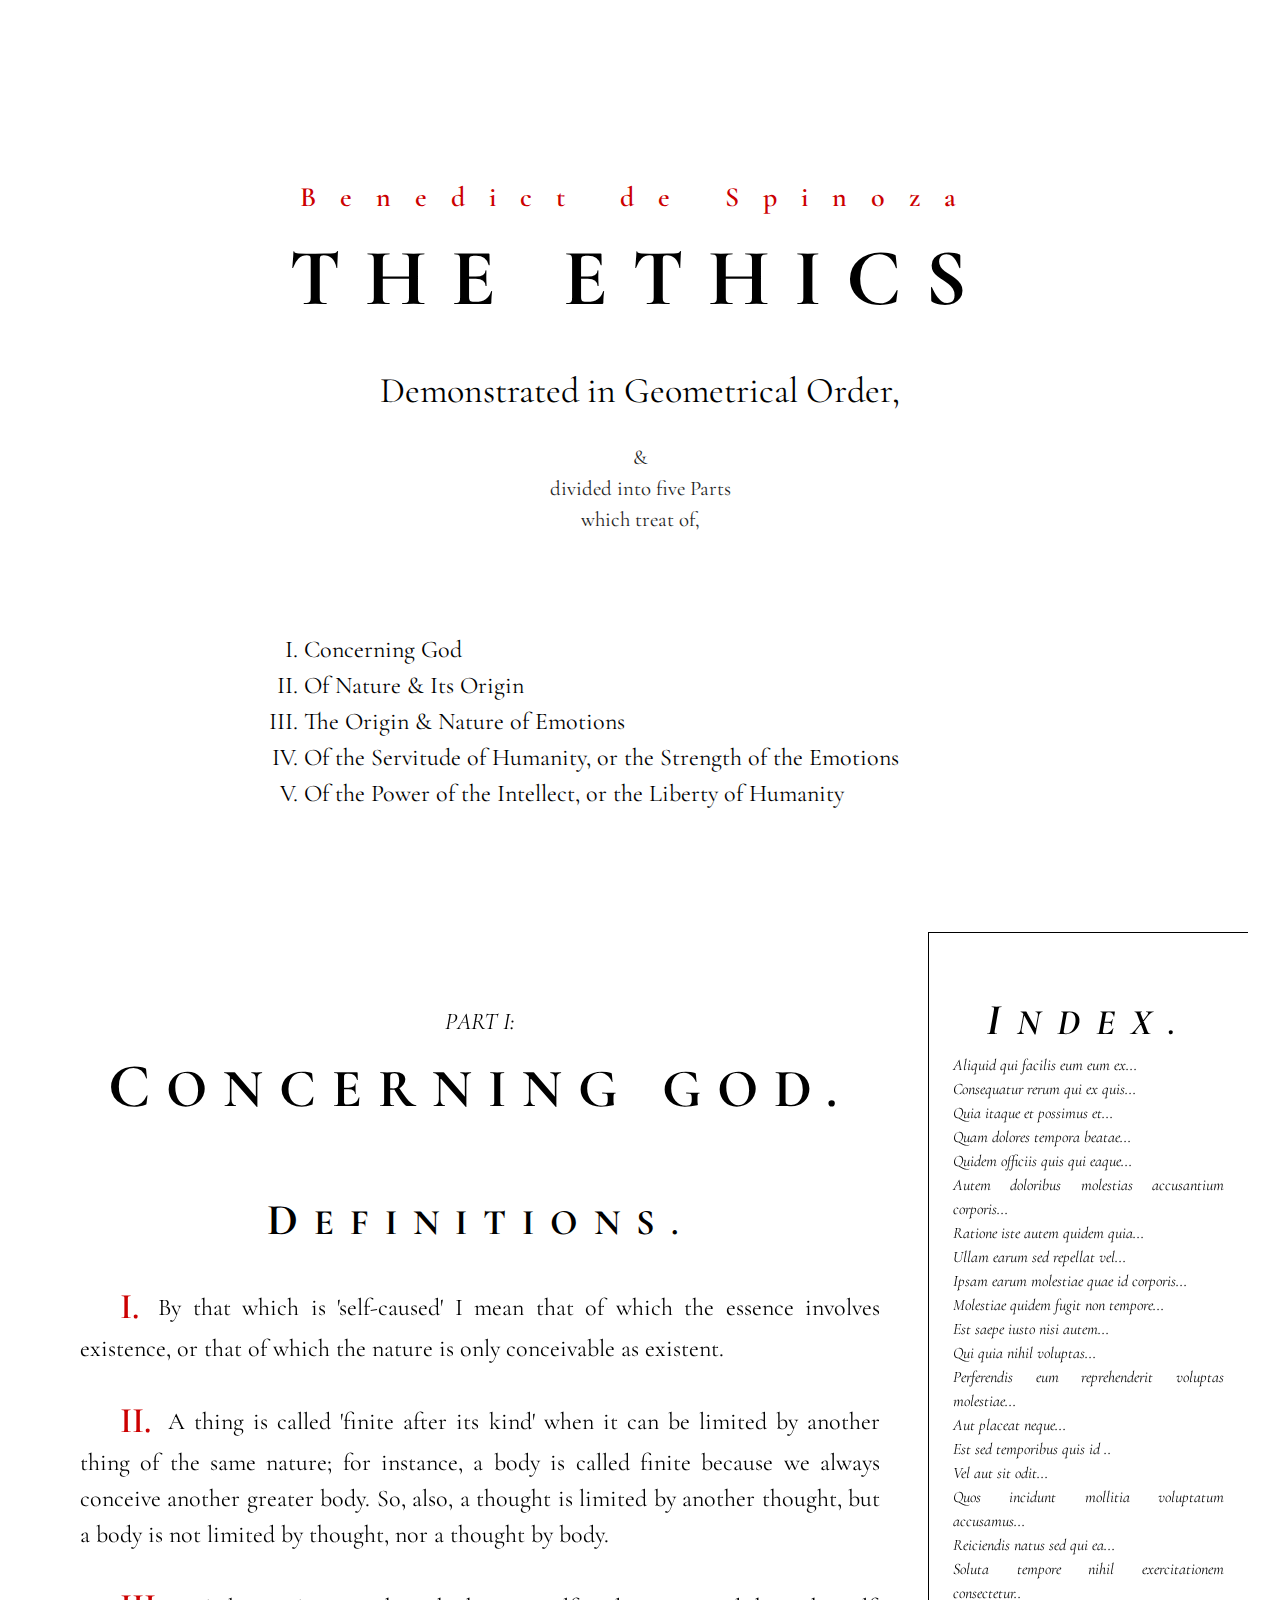
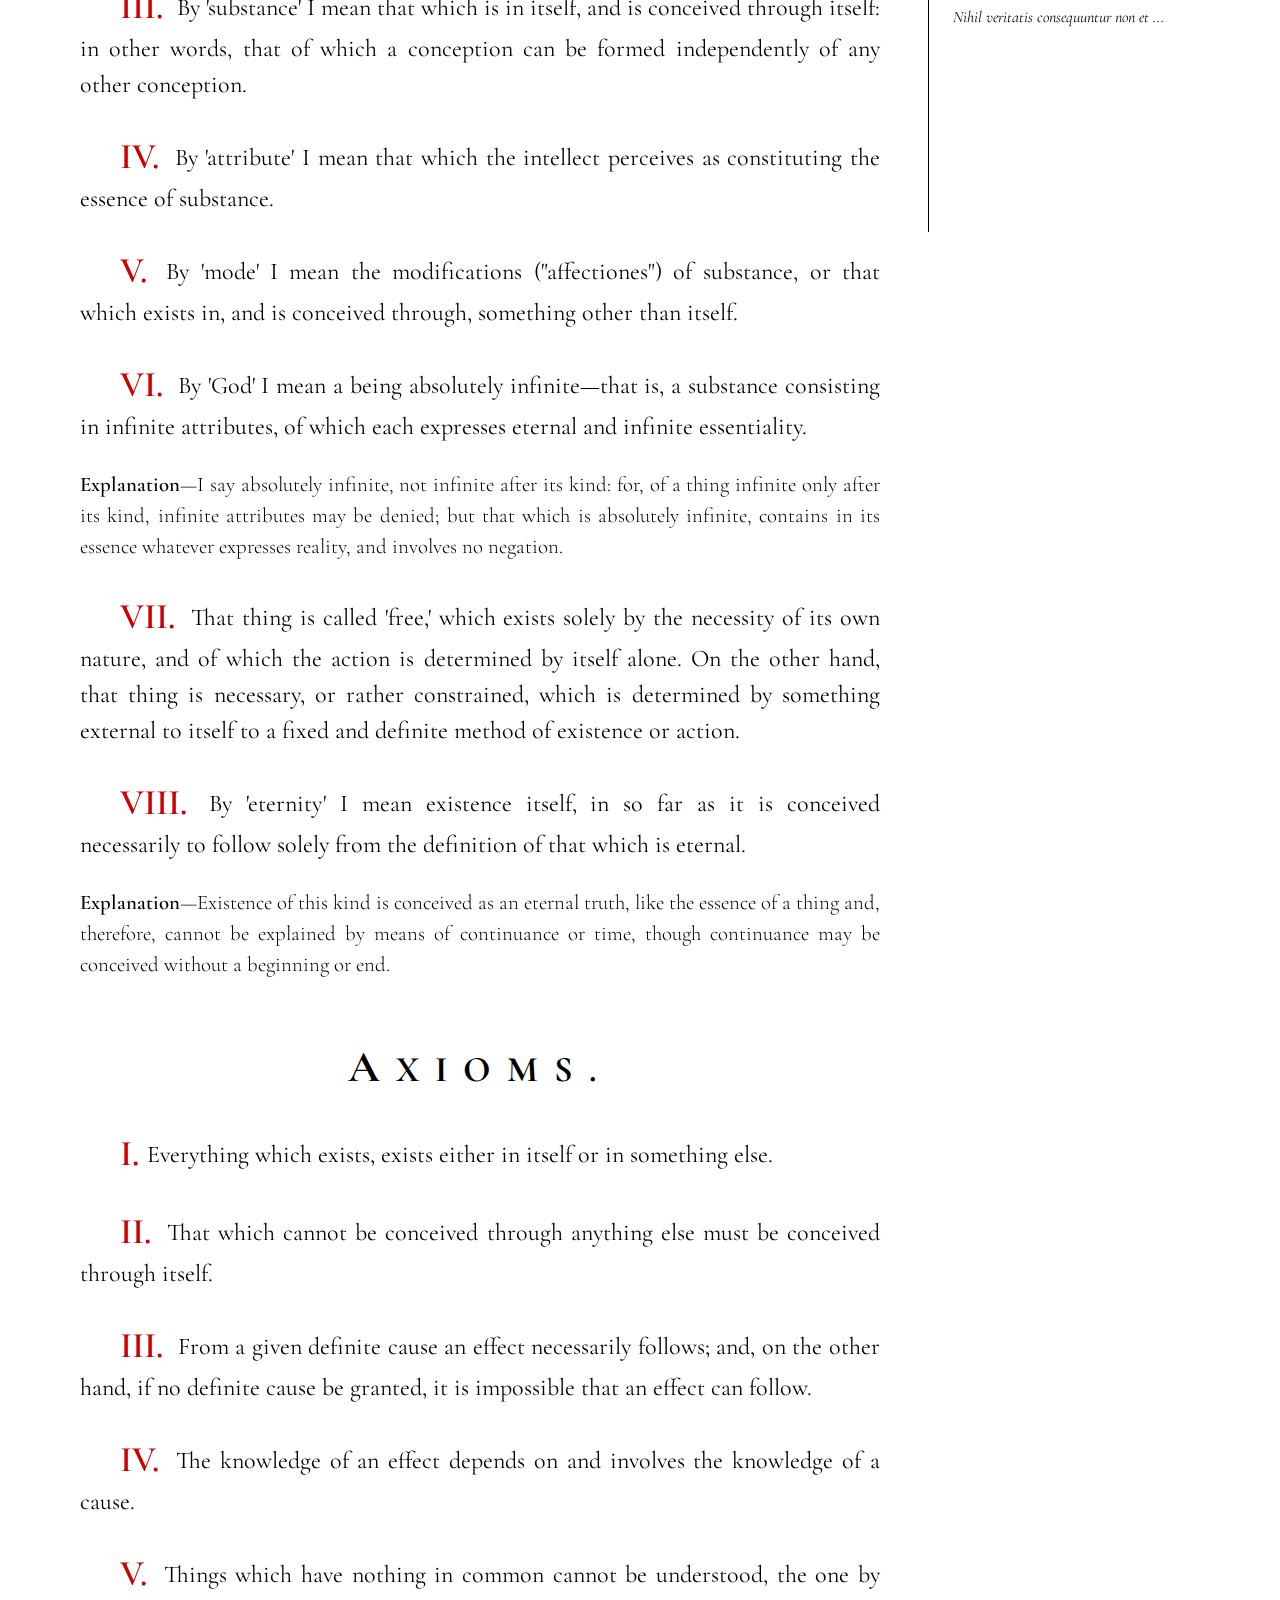
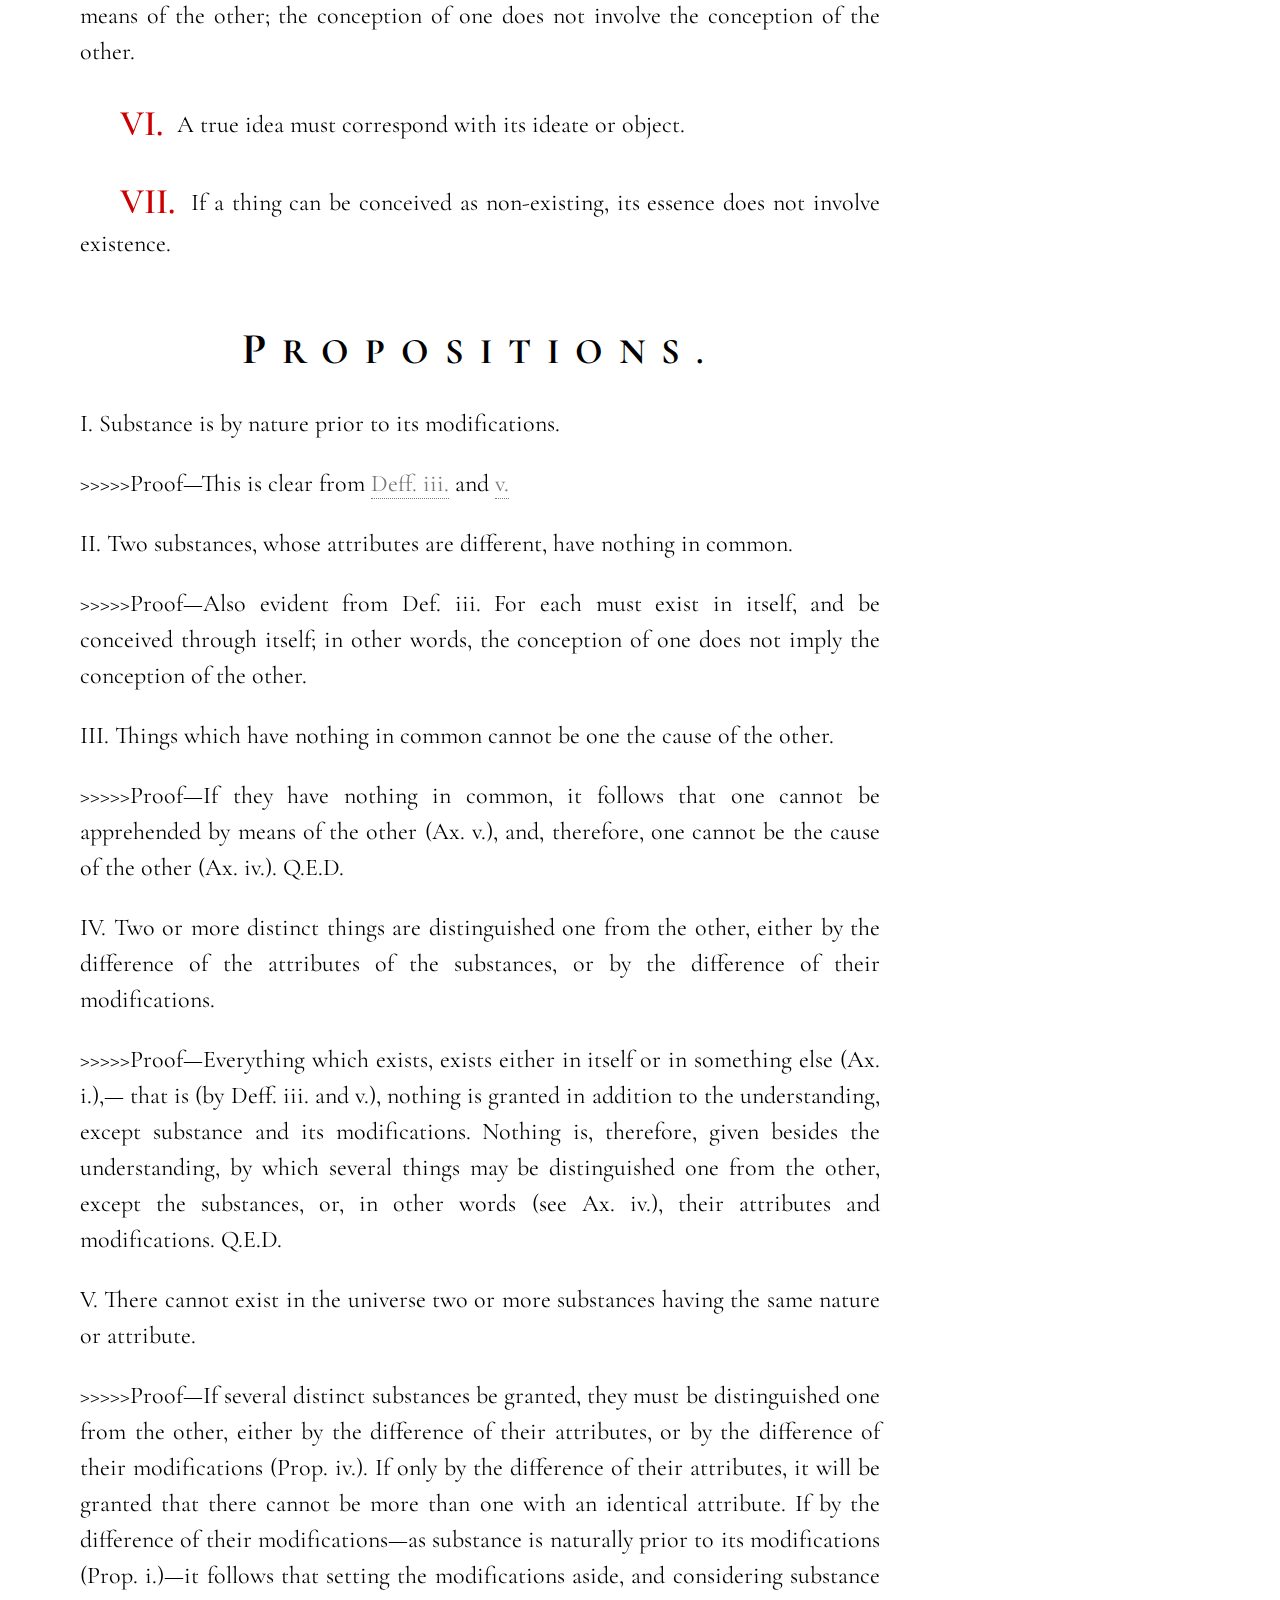
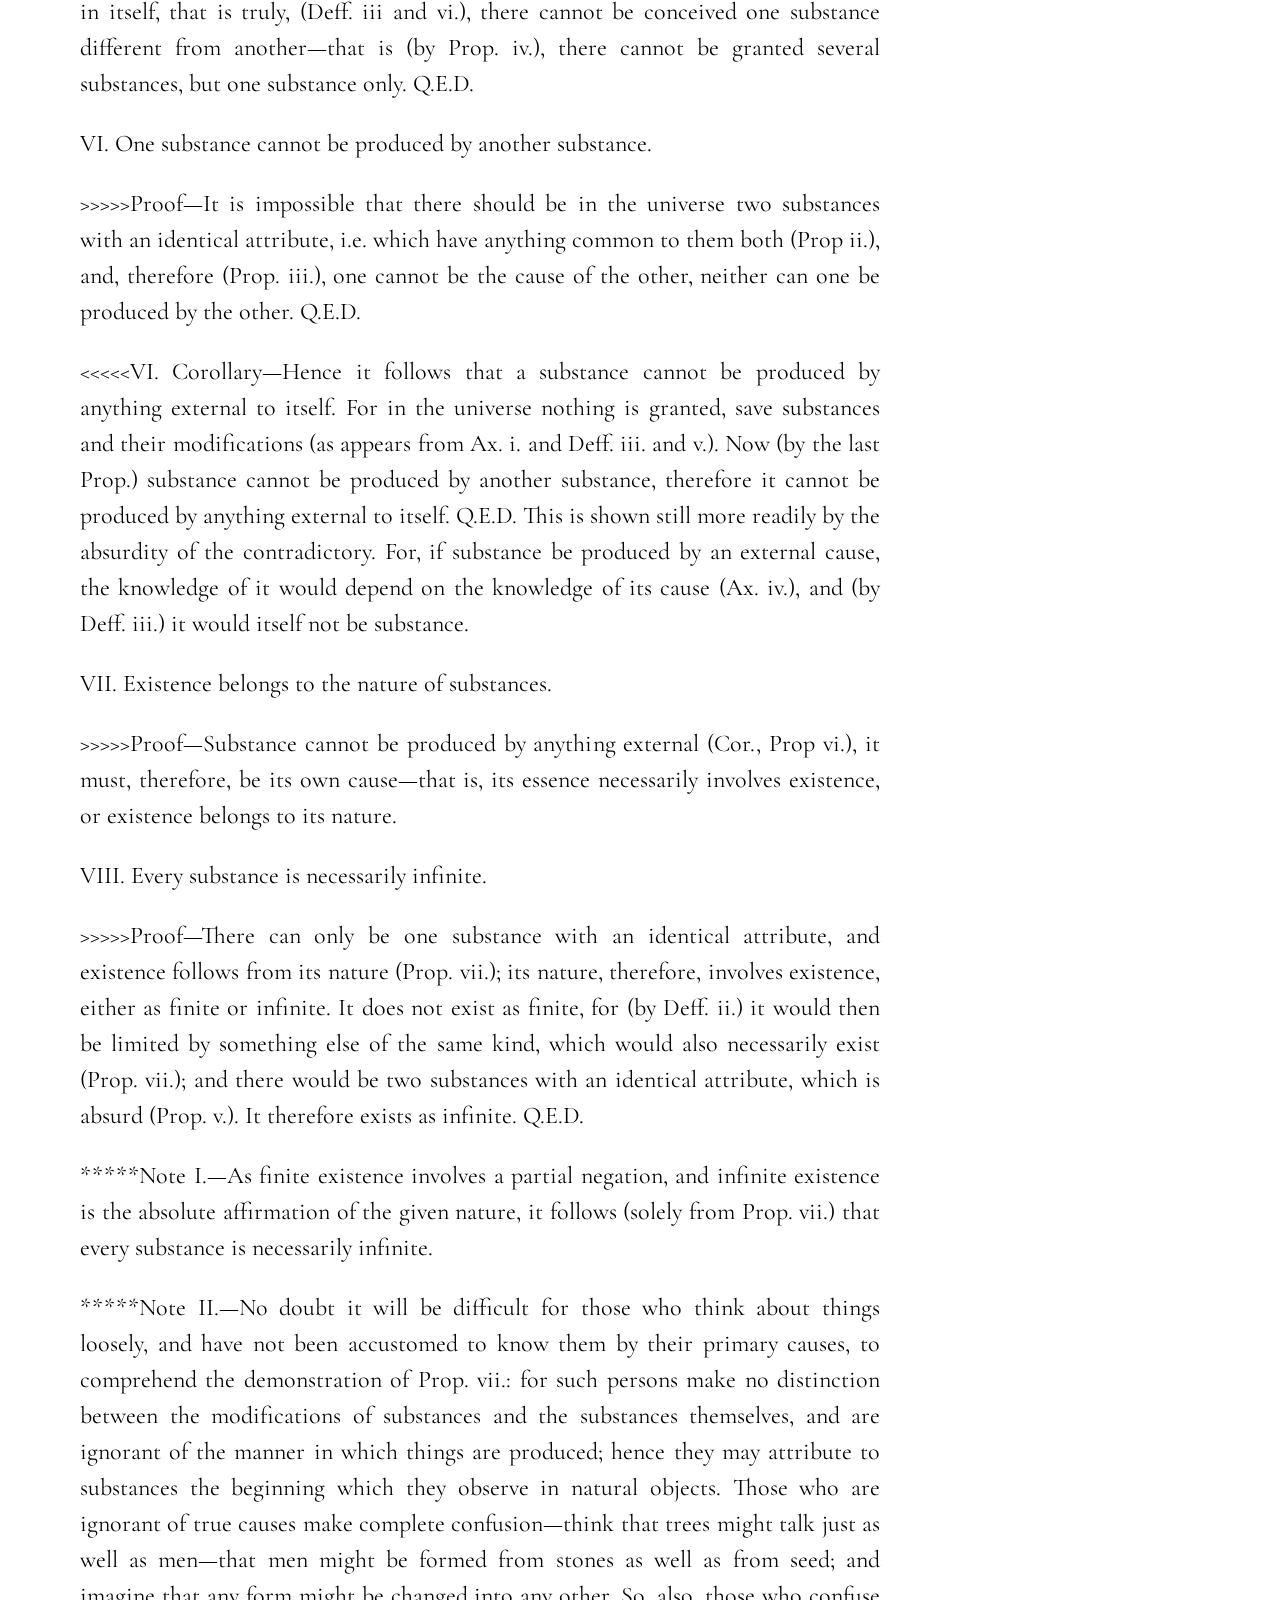
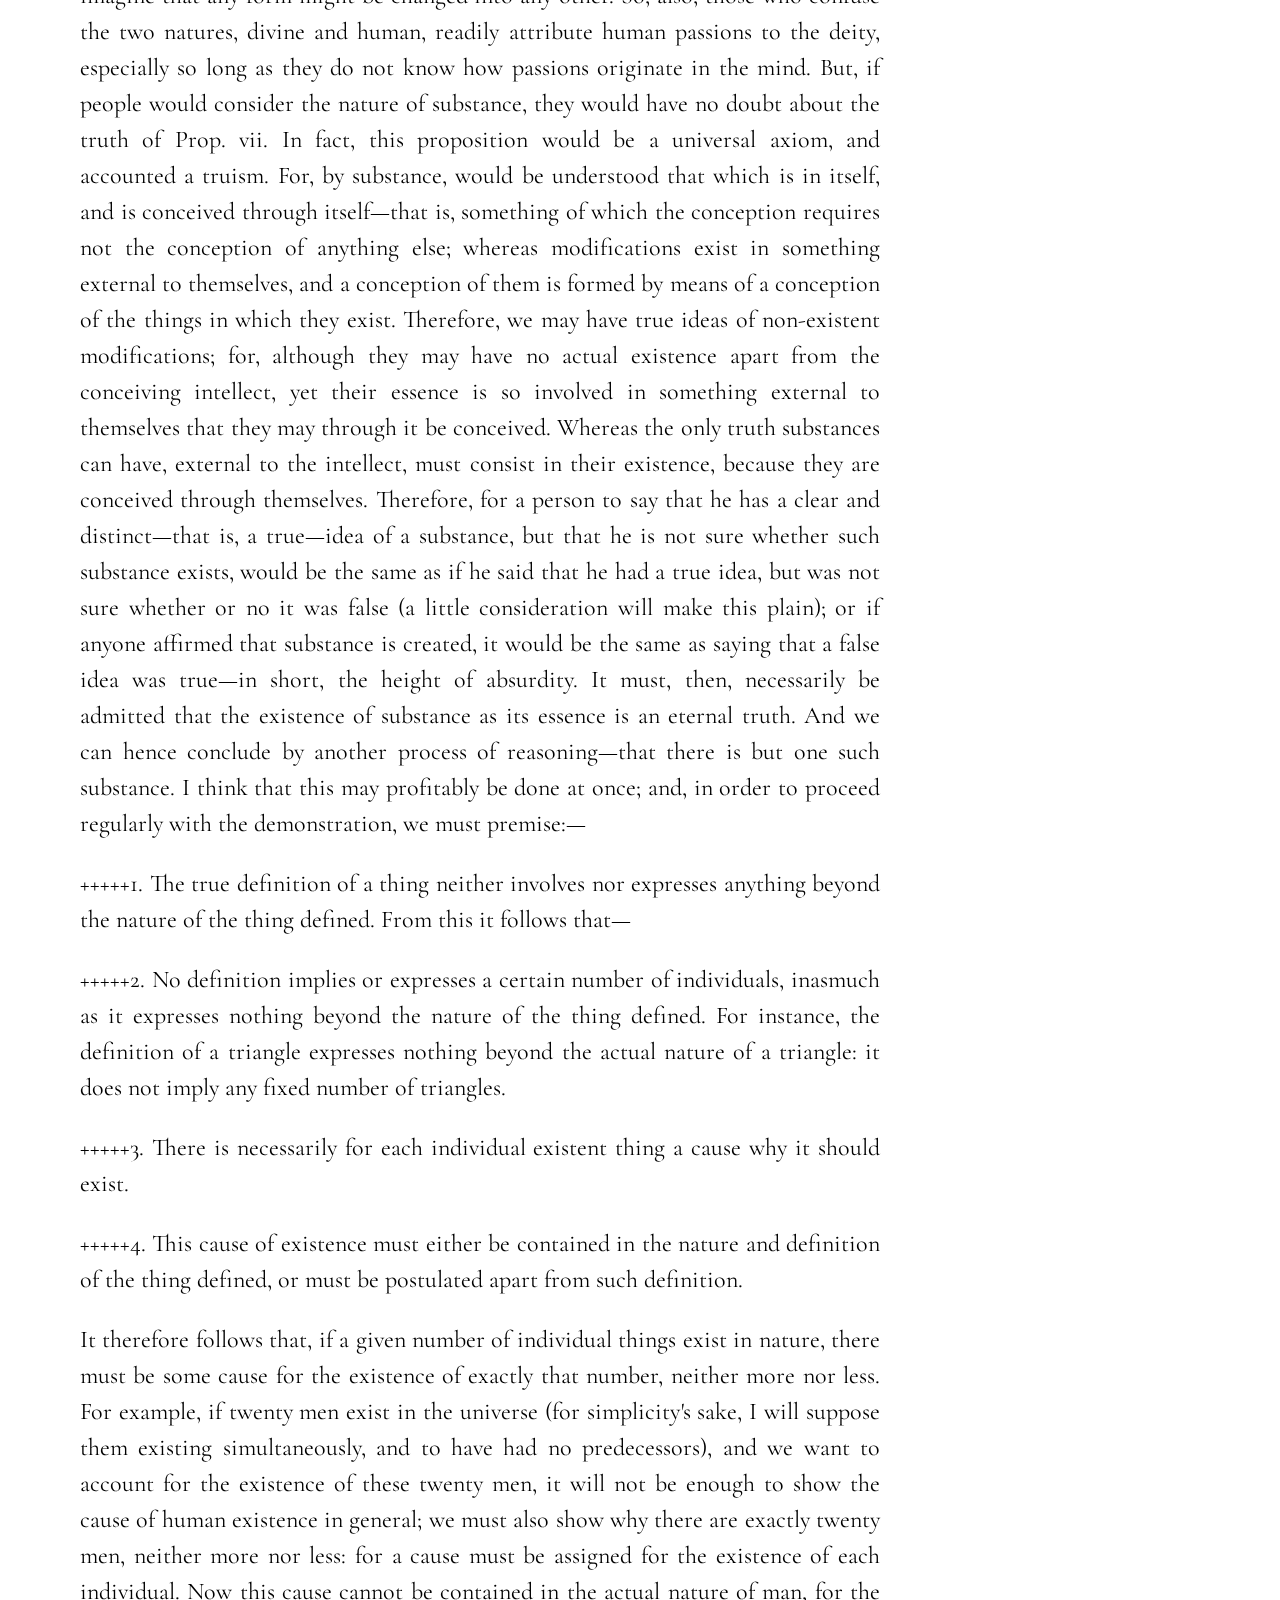
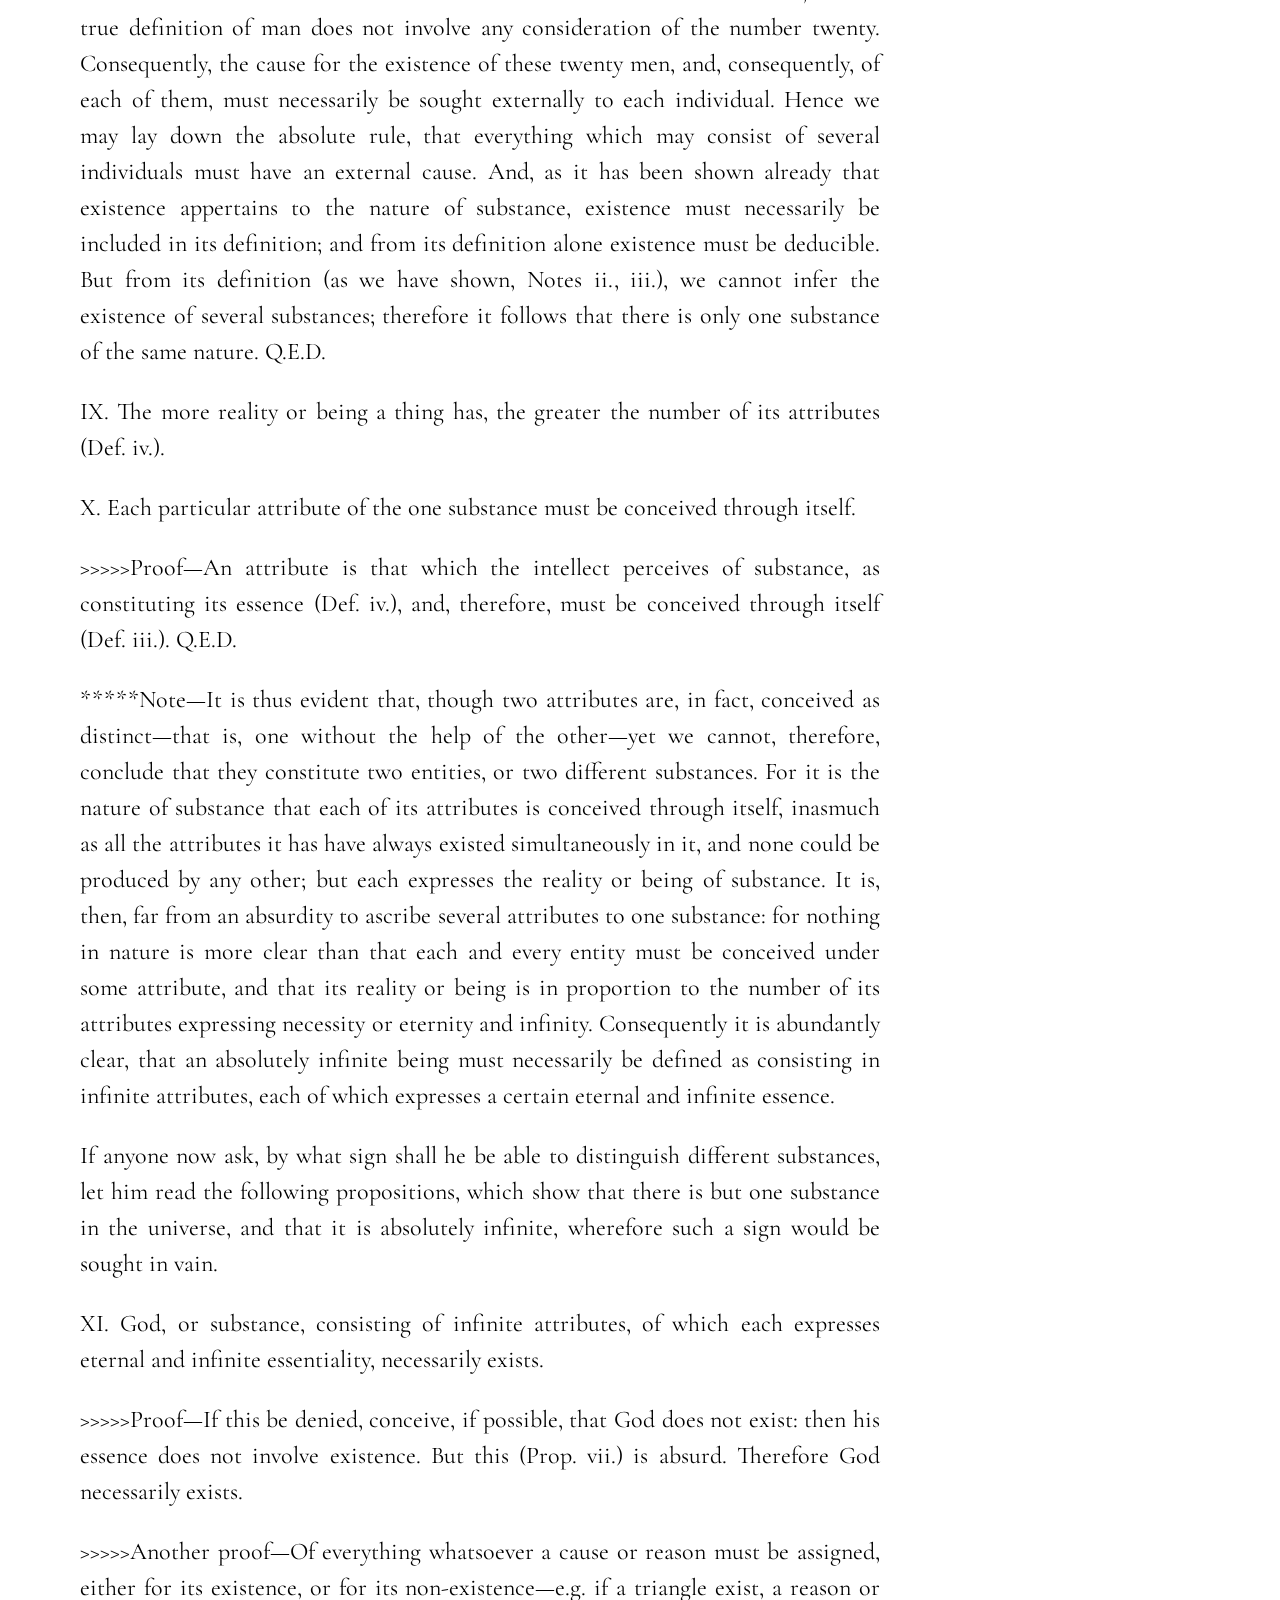
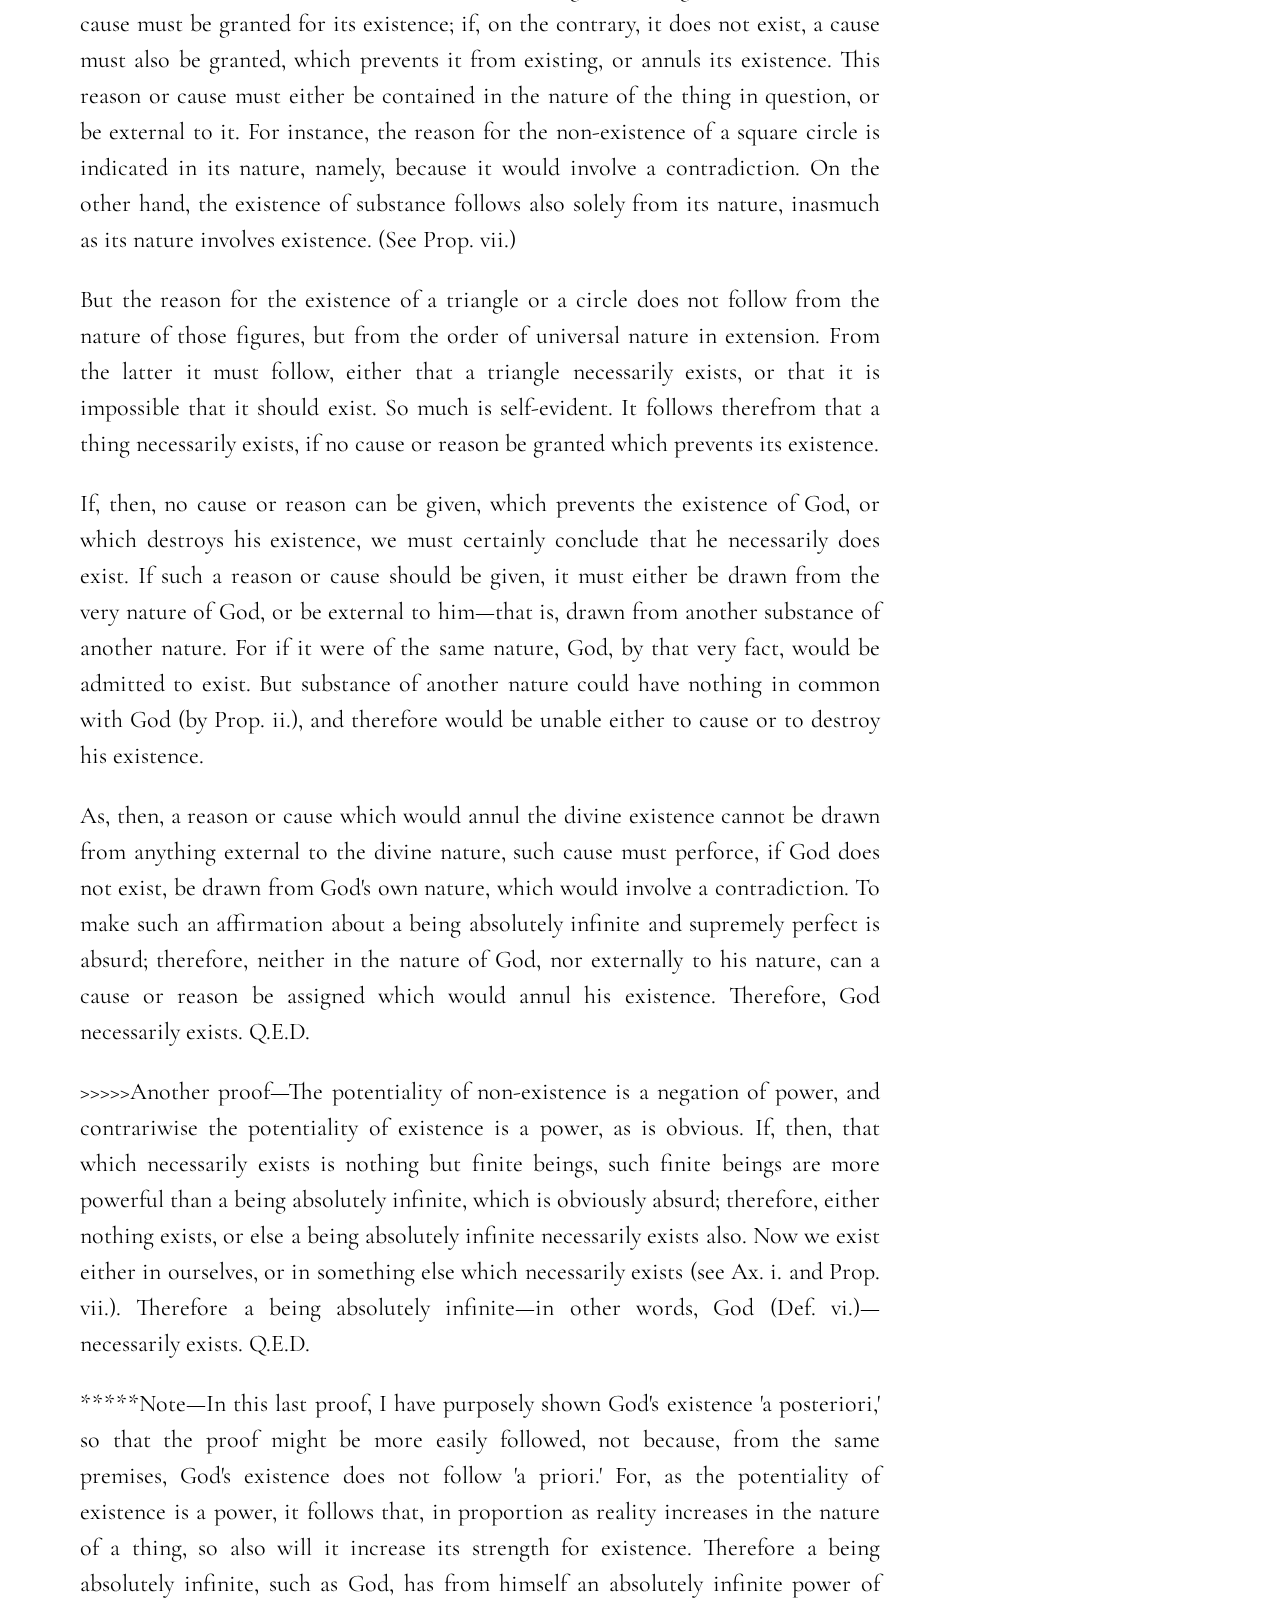
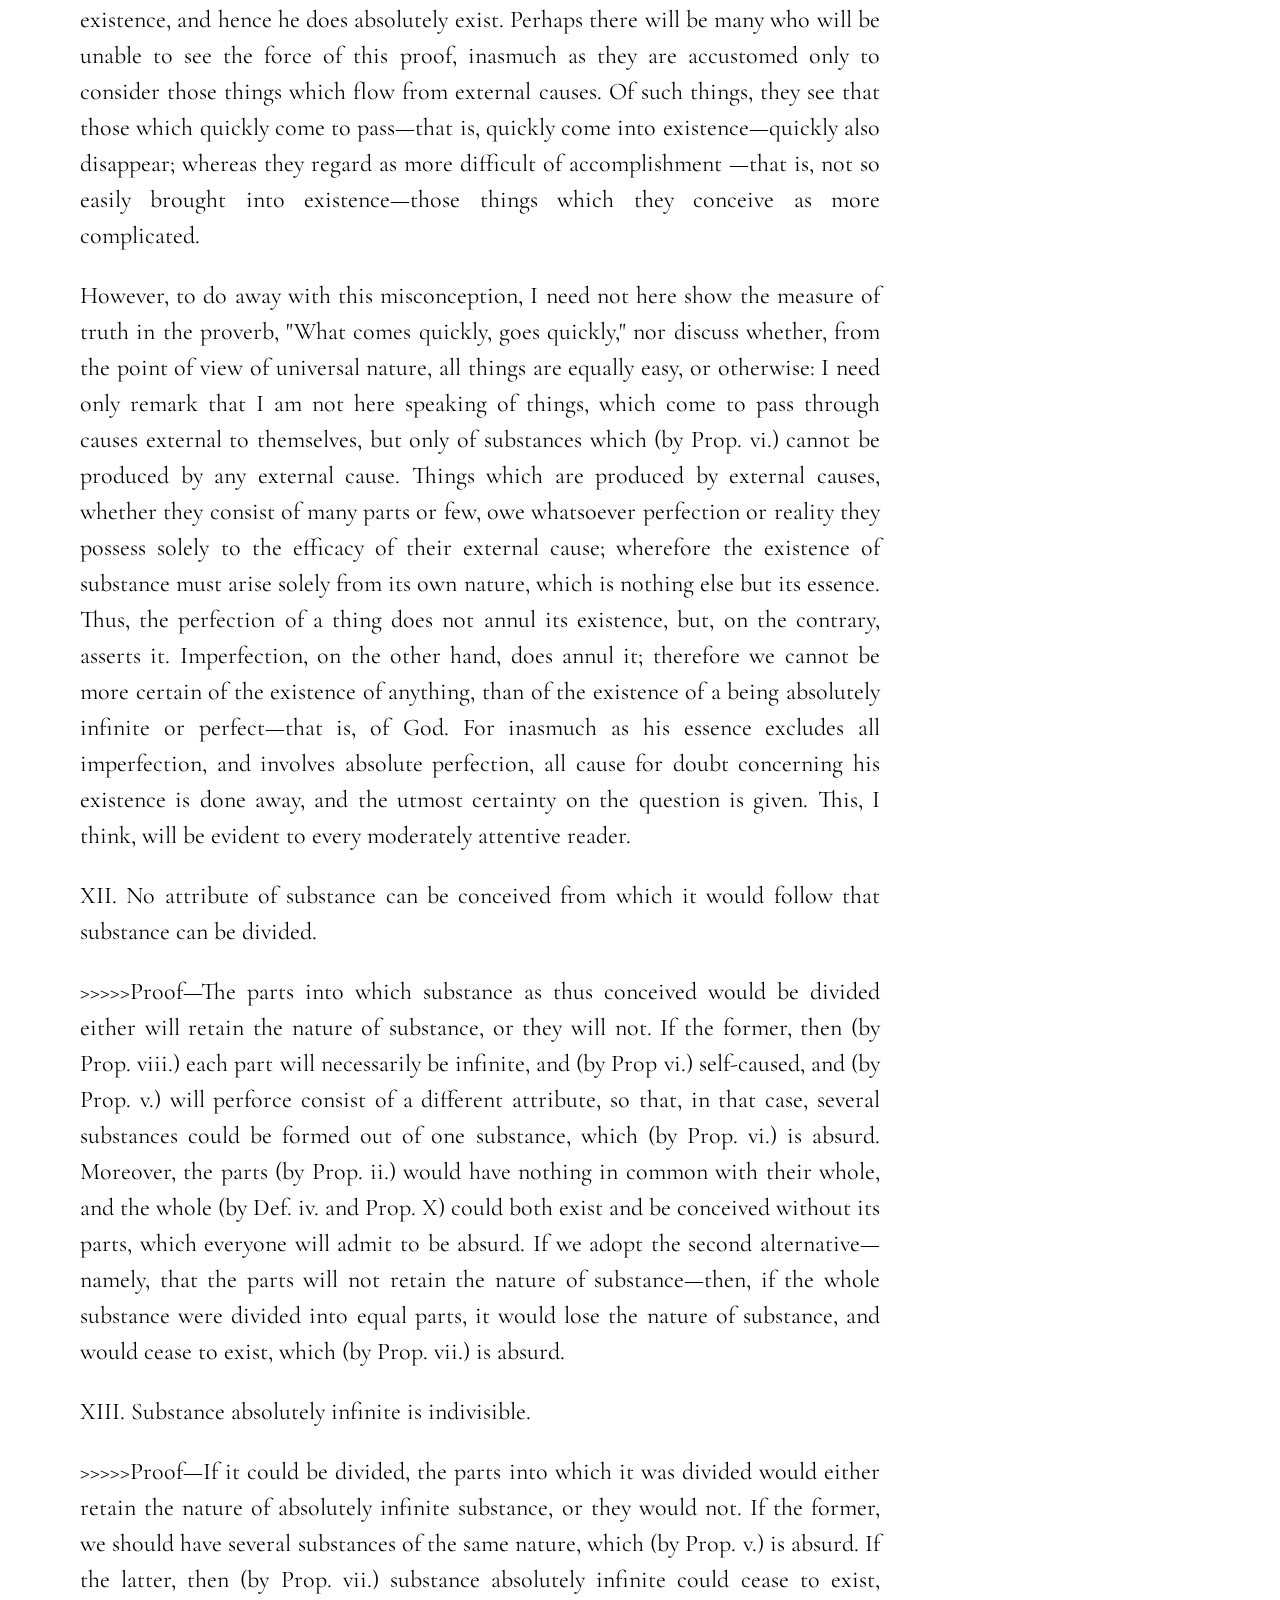
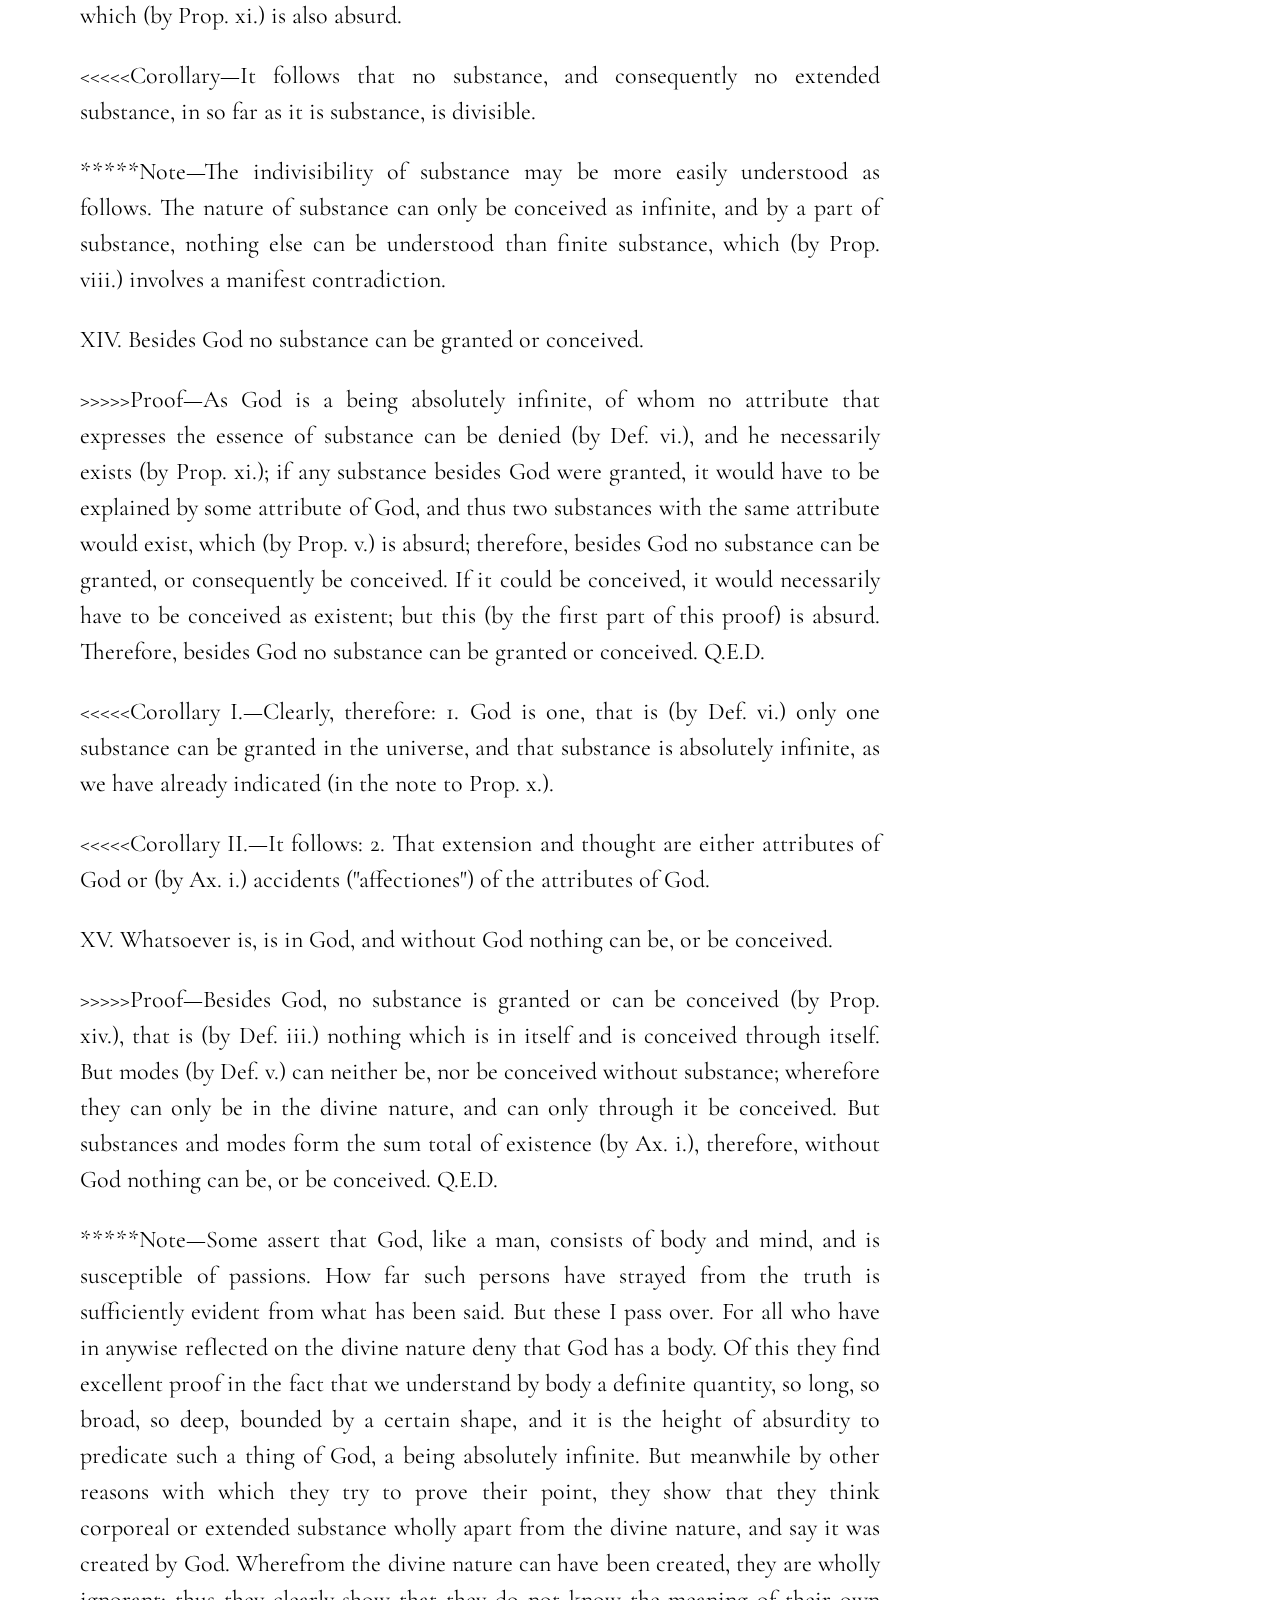
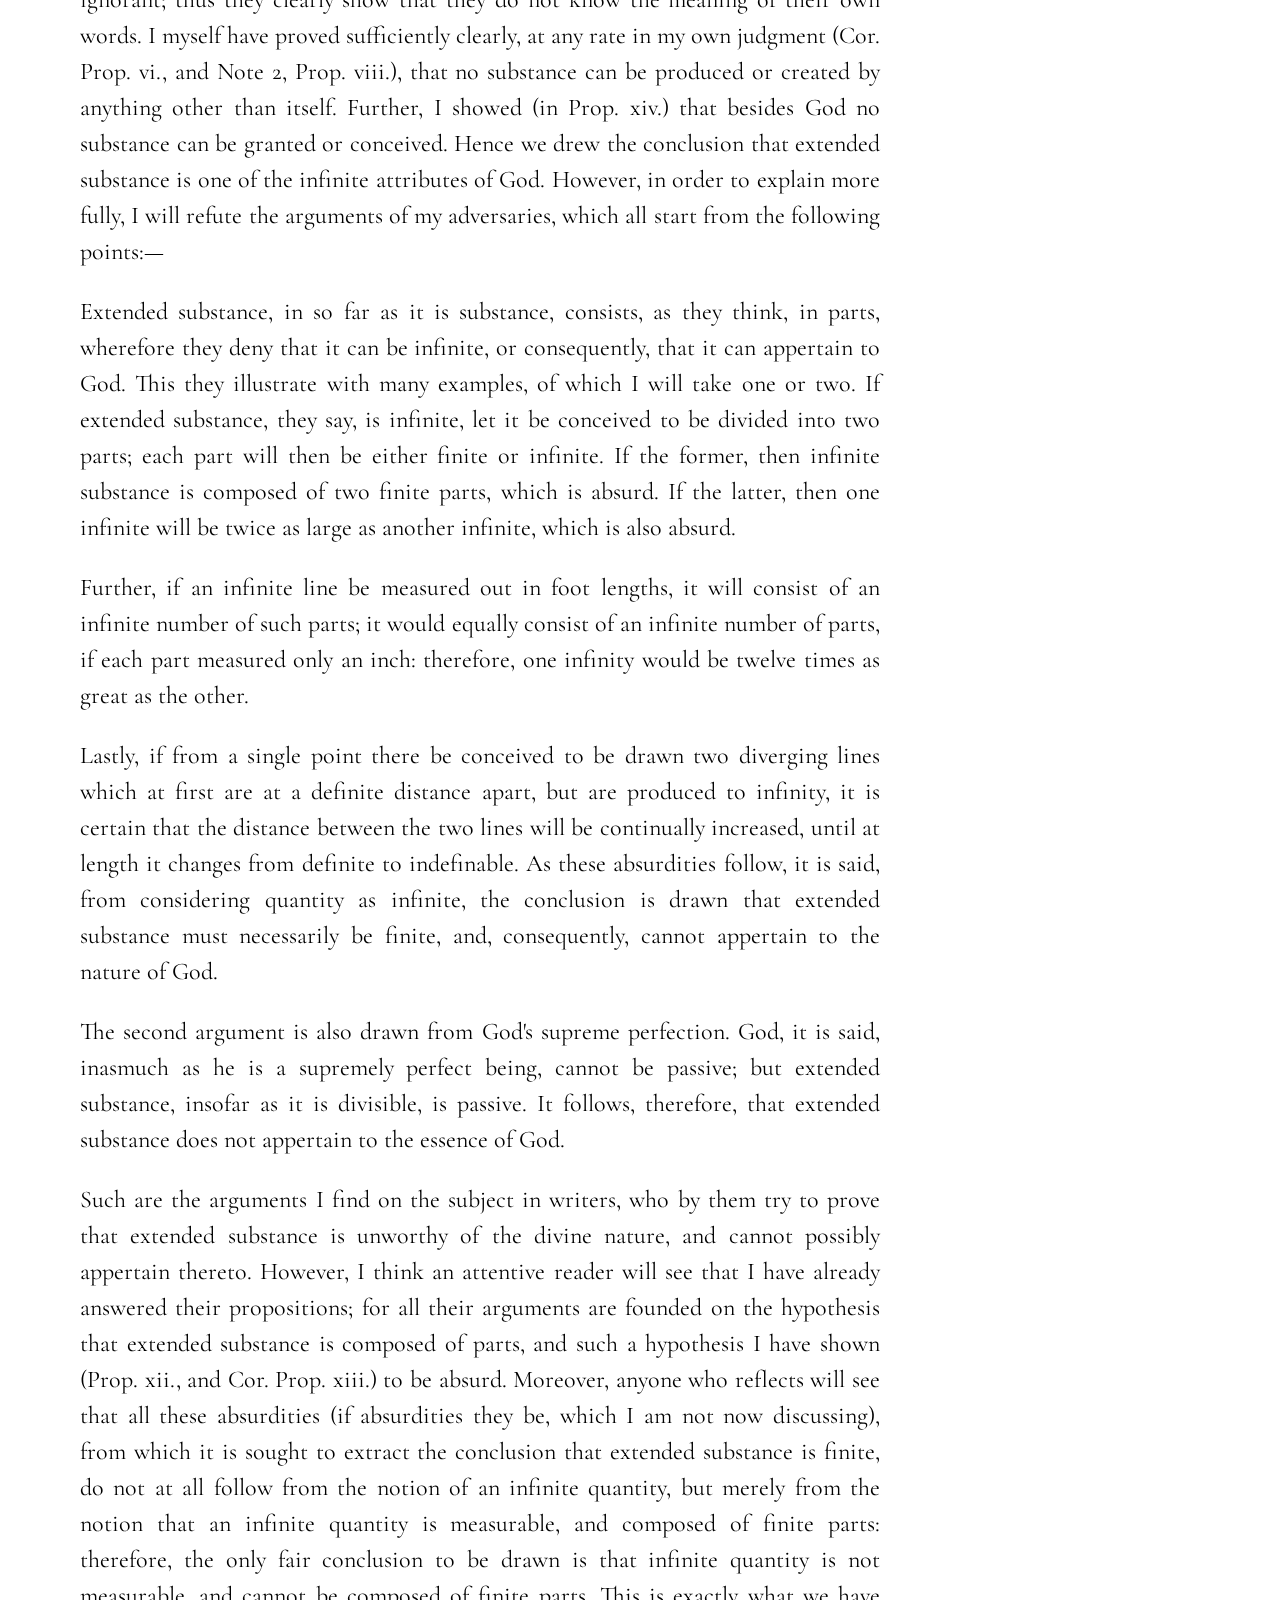
==== commit 88138ea2: "sticky list index" ====
--- a/index.html
+++ b/index.html
@@ -7,7 +7,7 @@
     <link rel="stylesheet" href="/css/main.css" />
   </head>
   <body>
-    <nav>
+    <nav class="hidden">
       <a href="#">Spinoza ~ Ethics</a>
       <a href="#">Part I.</a>
     </nav>
@@ -28,1825 +28,1848 @@
         <li>Of the Power of the Intellect, or the Liberty of Humanity</li>
       </ol>
     </section>
-
-    <aside>
-      <ul>
-        <li class="id1">Aliquid qui facilis eum eum ex voluptatem nobis.</li>
-        <li class="id2">
-          Consequatur rerum qui ex quis commodi quo hic modi iusto.
-        </li>
-        <li class="id3">Quia itaque et possimus et.</li>
-        <li class="id4">Quam dolores tempora beatae.</li>
-        <li class="id5">
-          Quidem officiis quis qui eaque vero id et fuga asperiores.
-        </li>
-        <li class="id6">
-          Autem doloribus molestias accusantium corporis non sed.
-        </li>
-        <li class="id7">Ratione iste autem quidem quia.</li>
-        <li class="id8">Ullam earum sed repellat vel.</li>
-        <li class="id9">Ipsam earum molestiae quae id corporis id in iste.</li>
-        <li class="id10">Molestiae quidem fugit non tempore.</li>
-        <li class="id11">
-          Est saepe iusto nisi autem et quo placeat omnis aut.
-        </li>
-        <li class="id12">Qui quia nihil voluptas.</li>
-        <li class="id13">
-          Perferendis eum reprehenderit voluptas molestiae voluptatem quia.
-        </li>
-        <li class="id14">Aut placeat neque.</li>
-        <li class="id15">Est sed temporibus quis id nam earum quibusdam.</li>
-        <li class="id16">Vel aut sit odit.</li>
-        <li class="id17">
-          Quos incidunt mollitia voluptatum accusamus maxime.
-        </li>
-        <li class="id18">
-          Reiciendis natus sed qui ea unde distinctio quia accusantium.
-        </li>
-        <li class="id19">Soluta tempore nihil exercitationem consectetur</li>
-        <li class="id20">
-          Nihil veritatis consequuntur non et ut sunt voluptas mollitia
-          consequatur.
-        </li>
-      </ul>
-    </aside>
-
-    <main>
-      <section id="part-1">
-        <p class="secsubhead">PART I:</p>
-        <h2 id="id-4">CONCERNING GOD.</h2>
-
-        <h3 id="id-5">DEFINITIONS.</h3>
-
-        <p id="id-6" class="definition">
-          <span> I.</span> By that which is 'self-caused' I mean that of which
-          the essence involves existence, or that of which the nature is only
-          conceivable as existent.
-        </p>
-
-        <p id="id-7" class="definition">
-          <span>II.</span> A thing is called 'finite after its kind' when it can
-          be limited by another thing of the same nature; for instance, a body
-          is called finite because we always conceive another greater body. So,
-          also, a thought is limited by another thought, but a body is not
-          limited by thought, nor a thought by body.
-        </p>
-
-        <p id="id-8" class="definition">
-          <span>III.</span> By 'substance' I mean that which is in itself, and
-          is conceived through itself: in other words, that of which a
-          conception can be formed independently of any other conception.
-        </p>
-
-        <p id="id-9" class="definition">
-          <span>IV.</span> By 'attribute' I mean that which the intellect
-          perceives as constituting the essence of substance.
-        </p>
-
-        <p id="id-10" class="definition">
-          <span> V.</span> By 'mode' I mean the modifications ("affectiones") of
-          substance, or that which exists in, and is conceived through,
-          something other than itself.
-        </p>
-
-        <p id="id-11" class="definition">
-          <span>VI.</span> By 'God' I mean a being absolutely infinite—that is,
-          a substance consisting in infinite attributes, of which each expresses
-          eternal and infinite essentiality.
-        </p>
-
-        <p id="id-12" class="explanation">
-          <span>Explanation</span>—I say absolutely infinite, not infinite after
-          its kind: for, of a thing infinite only after its kind, infinite
-          attributes may be denied; but that which is absolutely infinite,
-          contains in its essence whatever expresses reality, and involves no
-          negation.
-        </p>
-
-        <p id="id-13" class="definition">
-          <span>VII.</span> That thing is called 'free,' which exists solely by
-          the necessity of its own nature, and of which the action is determined
-          by itself alone. On the other hand, that thing is necessary, or rather
-          constrained, which is determined by something external to itself to a
-          fixed and definite method of existence or action.
-        </p>
-
-        <p id="id-14" class="definition">
-          <span>VIII.</span> By 'eternity' I mean existence itself, in so far as
-          it is conceived necessarily to follow solely from the definition of
-          that which is eternal.
-        </p>
-
-        <p id="id-15" class="explanation">
-          <span>Explanation</span>—Existence of this kind is conceived as an
-          eternal truth, like the essence of a thing and, therefore, cannot be
-          explained by means of continuance or time, though continuance may be
-          conceived without a beginning or end.
-        </p>
-
-        <h3 id="id-16">AXIOMS.</h3>
-
-        <p id="id-17" class="axiom">
-          <span>I.</span>Everything which exists, exists either in itself or in
-          something else.
-        </p>
-
-        <p id="id-18" class="axiom">
-          <span>II.</span> That which cannot be conceived through anything else
-          must be conceived through itself.
-        </p>
-
-        <p id="id-19" class="axiom">
-          <span>III.</span> From a given definite cause an effect necessarily
-          follows; and, on the other hand, if no definite cause be granted, it
-          is impossible that an effect can follow.
-        </p>
-
-        <p id="id-20" class="axiom">
-          <span>IV.</span> The knowledge of an effect depends on and involves
-          the knowledge of a cause.
-        </p>
-
-        <p id="id-21" class="axiom">
-          <span>V.</span> Things which have nothing in common cannot be
-          understood, the one by means of the other; the conception of one does
-          not involve the conception of the other.
-        </p>
-
-        <p id="id-22" class="axiom">
-          <span>VI.</span> A true idea must correspond with its ideate or
-          object.
-        </p>
-
-        <p id="id-23" class="axiom">
-          <span>VII.</span> If a thing can be conceived as non-existing, its
-          essence does not involve existence.
-        </p>
-
-        <h3 id="id-24">PROPOSITIONS.</h3>
-
-        <p id="id-25">I. Substance is by nature prior to its modifications.</p>
-
-        <p id="id-26">
-          &gt;&gt;&gt;&gt;&gt;Proof—This is clear from
-          <span class="tooltip" data-reference="id-8">Deff. iii.</span> and
-          <span class="tooltip" data-reference="id-10">v.</span>
-        </p>
-
-        <p id="id-27">
-          II. Two substances, whose attributes are different, have nothing in
-          common.
-        </p>
-
-        <p id="id-28">
-          &gt;&gt;&gt;&gt;&gt;Proof—Also evident from Def. iii. For each must
-          exist in itself, and be conceived through itself; in other words, the
-          conception of one does not imply the conception of the other.
-        </p>
-
-        <p id="id-29">
-          III. Things which have nothing in common cannot be one the cause of
-          the other.
-        </p>
-
-        <p id="id-30">
-          &gt;&gt;&gt;&gt;&gt;Proof—If they have nothing in common, it follows
-          that one cannot be apprehended by means of the other (Ax. v.), and,
-          therefore, one cannot be the cause of the other (Ax. iv.). Q.E.D.
-        </p>
-
-        <p id="id-31">
-          IV. Two or more distinct things are distinguished one from the other,
-          either by the difference of the attributes of the substances, or by
-          the difference of their modifications.
-        </p>
-
-        <p id="id-32">
-          &gt;&gt;&gt;&gt;&gt;Proof—Everything which exists, exists either in
-          itself or in something else (Ax. i.),— that is (by Deff. iii. and v.),
-          nothing is granted in addition to the understanding, except substance
-          and its modifications. Nothing is, therefore, given besides the
-          understanding, by which several things may be distinguished one from
-          the other, except the substances, or, in other words (see Ax. iv.),
-          their attributes and modifications. Q.E.D.
-        </p>
-
-        <p id="id-33">
-          V. There cannot exist in the universe two or more substances having
-          the same nature or attribute.
-        </p>
-
-        <p id="id-34">
-          &gt;&gt;&gt;&gt;&gt;Proof—If several distinct substances be granted,
-          they must be distinguished one from the other, either by the
-          difference of their attributes, or by the difference of their
-          modifications (Prop. iv.). If only by the difference of their
-          attributes, it will be granted that there cannot be more than one with
-          an identical attribute. If by the difference of their modifications—as
-          substance is naturally prior to its modifications (Prop. i.)—it
-          follows that setting the modifications aside, and considering
-          substance in itself, that is truly, (Deff. iii and vi.), there cannot
-          be conceived one substance different from another—that is (by Prop.
-          iv.), there cannot be granted several substances, but one substance
-          only. Q.E.D.
-        </p>
-
-        <p id="id-35">
-          VI. One substance cannot be produced by another substance.
-        </p>
-
-        <p id="id-36">
-          &gt;&gt;&gt;&gt;&gt;Proof—It is impossible that there should be in the
-          universe two substances with an identical attribute, i.e. which have
-          anything common to them both (Prop ii.), and, therefore (Prop. iii.),
-          one cannot be the cause of the other, neither can one be produced by
-          the other. Q.E.D.
-        </p>
-
-        <p id="id-37">
-          &lt;&lt;&lt;&lt;&lt;VI. Corollary—Hence it follows that a substance
-          cannot be produced by anything external to itself. For in the universe
-          nothing is granted, save substances and their modifications (as
-          appears from Ax. i. and Deff. iii. and v.). Now (by the last Prop.)
-          substance cannot be produced by another substance, therefore it cannot
-          be produced by anything external to itself. Q.E.D. This is shown still
-          more readily by the absurdity of the contradictory. For, if substance
-          be produced by an external cause, the knowledge of it would depend on
-          the knowledge of its cause (Ax. iv.), and (by Deff. iii.) it would
-          itself not be substance.
-        </p>
-
-        <p id="id-38">VII. Existence belongs to the nature of substances.</p>
-
-        <p id="id-39">
-          &gt;&gt;&gt;&gt;&gt;Proof—Substance cannot be produced by anything
-          external (Cor., Prop vi.), it must, therefore, be its own cause—that
-          is, its essence necessarily involves existence, or existence belongs
-          to its nature.
-        </p>
-
-        <p id="id-40">VIII. Every substance is necessarily infinite.</p>
-
-        <p id="id-41">
-          &gt;&gt;&gt;&gt;&gt;Proof—There can only be one substance with an
-          identical attribute, and existence follows from its nature (Prop.
-          vii.); its nature, therefore, involves existence, either as finite or
-          infinite. It does not exist as finite, for (by Deff. ii.) it would
-          then be limited by something else of the same kind, which would also
-          necessarily exist (Prop. vii.); and there would be two substances with
-          an identical attribute, which is absurd (Prop. v.). It therefore
-          exists as infinite. Q.E.D.
-        </p>
-
-        <p id="id-42">
-          *****Note I.—As finite existence involves a partial negation, and
-          infinite existence is the absolute affirmation of the given nature, it
-          follows (solely from Prop. vii.) that every substance is necessarily
-          infinite.
-        </p>
-
-        <p id="id-43">
-          *****Note II.—No doubt it will be difficult for those who think about
-          things loosely, and have not been accustomed to know them by their
-          primary causes, to comprehend the demonstration of Prop. vii.: for
-          such persons make no distinction between the modifications of
-          substances and the substances themselves, and are ignorant of the
-          manner in which things are produced; hence they may attribute to
-          substances the beginning which they observe in natural objects. Those
-          who are ignorant of true causes make complete confusion—think that
-          trees might talk just as well as men—that men might be formed from
-          stones as well as from seed; and imagine that any form might be
-          changed into any other. So, also, those who confuse the two natures,
-          divine and human, readily attribute human passions to the deity,
-          especially so long as they do not know how passions originate in the
-          mind. But, if people would consider the nature of substance, they
-          would have no doubt about the truth of Prop. vii. In fact, this
-          proposition would be a universal axiom, and accounted a truism. For,
-          by substance, would be understood that which is in itself, and is
-          conceived through itself—that is, something of which the conception
-          requires not the conception of anything else; whereas modifications
-          exist in something external to themselves, and a conception of them is
-          formed by means of a conception of the things in which they exist.
-          Therefore, we may have true ideas of non-existent modifications; for,
-          although they may have no actual existence apart from the conceiving
-          intellect, yet their essence is so involved in something external to
-          themselves that they may through it be conceived. Whereas the only
-          truth substances can have, external to the intellect, must consist in
-          their existence, because they are conceived through themselves.
-          Therefore, for a person to say that he has a clear and distinct—that
-          is, a true—idea of a substance, but that he is not sure whether such
-          substance exists, would be the same as if he said that he had a true
-          idea, but was not sure whether or no it was false (a little
-          consideration will make this plain); or if anyone affirmed that
-          substance is created, it would be the same as saying that a false idea
-          was true—in short, the height of absurdity. It must, then, necessarily
-          be admitted that the existence of substance as its essence is an
-          eternal truth. And we can hence conclude by another process of
-          reasoning—that there is but one such substance. I think that this may
-          profitably be done at once; and, in order to proceed regularly with
-          the demonstration, we must premise:—
-        </p>
-
-        <p id="id-44">
-          +++++1. The true definition of a thing neither involves nor expresses
-          anything beyond the nature of the thing defined. From this it follows
-          that—
-        </p>
-
-        <p id="id-45">
-          +++++2. No definition implies or expresses a certain number of
-          individuals, inasmuch as it expresses nothing beyond the nature of the
-          thing defined. For instance, the definition of a triangle expresses
-          nothing beyond the actual nature of a triangle: it does not imply any
-          fixed number of triangles.
-        </p>
-
-        <p id="id-46">
-          +++++3. There is necessarily for each individual existent thing a
-          cause why it should exist.
-        </p>
-
-        <p id="id-47">
-          +++++4. This cause of existence must either be contained in the nature
-          and definition of the thing defined, or must be postulated apart from
-          such definition.
-        </p>
-
-        <p id="id-48">
-          It therefore follows that, if a given number of individual things
-          exist in nature, there must be some cause for the existence of exactly
-          that number, neither more nor less. For example, if twenty men exist
-          in the universe (for simplicity's sake, I will suppose them existing
-          simultaneously, and to have had no predecessors), and we want to
-          account for the existence of these twenty men, it will not be enough
-          to show the cause of human existence in general; we must also show why
-          there are exactly twenty men, neither more nor less: for a cause must
-          be assigned for the existence of each individual. Now this cause
-          cannot be contained in the actual nature of man, for the true
-          definition of man does not involve any consideration of the number
-          twenty. Consequently, the cause for the existence of these twenty men,
-          and, consequently, of each of them, must necessarily be sought
-          externally to each individual. Hence we may lay down the absolute
-          rule, that everything which may consist of several individuals must
-          have an external cause. And, as it has been shown already that
-          existence appertains to the nature of substance, existence must
-          necessarily be included in its definition; and from its definition
-          alone existence must be deducible. But from its definition (as we have
-          shown, Notes ii., iii.), we cannot infer the existence of several
-          substances; therefore it follows that there is only one substance of
-          the same nature. Q.E.D.
-        </p>
-
-        <p id="id-49">
-          IX. The more reality or being a thing has, the greater the number of
-          its attributes (Def. iv.).
-        </p>
-
-        <p id="id-50">
-          X. Each particular attribute of the one substance must be conceived
-          through itself.
-        </p>
-
-        <p id="id-51">
-          &gt;&gt;&gt;&gt;&gt;Proof—An attribute is that which the intellect
-          perceives of substance, as constituting its essence (Def. iv.), and,
-          therefore, must be conceived through itself (Def. iii.). Q.E.D.
-        </p>
-
-        <p id="id-52">
-          *****Note—It is thus evident that, though two attributes are, in fact,
-          conceived as distinct—that is, one without the help of the other—yet
-          we cannot, therefore, conclude that they constitute two entities, or
-          two different substances. For it is the nature of substance that each
-          of its attributes is conceived through itself, inasmuch as all the
-          attributes it has have always existed simultaneously in it, and none
-          could be produced by any other; but each expresses the reality or
-          being of substance. It is, then, far from an absurdity to ascribe
-          several attributes to one substance: for nothing in nature is more
-          clear than that each and every entity must be conceived under some
-          attribute, and that its reality or being is in proportion to the
-          number of its attributes expressing necessity or eternity and
-          infinity. Consequently it is abundantly clear, that an absolutely
-          infinite being must necessarily be defined as consisting in infinite
-          attributes, each of which expresses a certain eternal and infinite
-          essence.
-        </p>
-
-        <p id="id-53">
-          If anyone now ask, by what sign shall he be able to distinguish
-          different substances, let him read the following propositions, which
-          show that there is but one substance in the universe, and that it is
-          absolutely infinite, wherefore such a sign would be sought in vain.
-        </p>
-
-        <p id="id-54">
-          XI. God, or substance, consisting of infinite attributes, of which
-          each expresses eternal and infinite essentiality, necessarily exists.
-        </p>
-
-        <p id="id-55">
-          &gt;&gt;&gt;&gt;&gt;Proof—If this be denied, conceive, if possible,
-          that God does not exist: then his essence does not involve existence.
-          But this (Prop. vii.) is absurd. Therefore God necessarily exists.
-        </p>
-
-        <p id="id-56">
-          &gt;&gt;&gt;&gt;&gt;Another proof—Of everything whatsoever a cause or
-          reason must be assigned, either for its existence, or for its
-          non-existence—e.g. if a triangle exist, a reason or cause must be
-          granted for its existence; if, on the contrary, it does not exist, a
-          cause must also be granted, which prevents it from existing, or annuls
-          its existence. This reason or cause must either be contained in the
-          nature of the thing in question, or be external to it. For instance,
-          the reason for the non-existence of a square circle is indicated in
-          its nature, namely, because it would involve a contradiction. On the
-          other hand, the existence of substance follows also solely from its
-          nature, inasmuch as its nature involves existence. (See Prop. vii.)
-        </p>
-
-        <p id="id-57">
-          But the reason for the existence of a triangle or a circle does not
-          follow from the nature of those figures, but from the order of
-          universal nature in extension. From the latter it must follow, either
-          that a triangle necessarily exists, or that it is impossible that it
-          should exist. So much is self-evident. It follows therefrom that a
-          thing necessarily exists, if no cause or reason be granted which
-          prevents its existence.
-        </p>
-
-        <p id="id-58">
-          If, then, no cause or reason can be given, which prevents the
-          existence of God, or which destroys his existence, we must certainly
-          conclude that he necessarily does exist. If such a reason or cause
-          should be given, it must either be drawn from the very nature of God,
-          or be external to him—that is, drawn from another substance of another
-          nature. For if it were of the same nature, God, by that very fact,
-          would be admitted to exist. But substance of another nature could have
-          nothing in common with God (by Prop. ii.), and therefore would be
-          unable either to cause or to destroy his existence.
-        </p>
-
-        <p id="id-59">
-          As, then, a reason or cause which would annul the divine existence
-          cannot be drawn from anything external to the divine nature, such
-          cause must perforce, if God does not exist, be drawn from God's own
-          nature, which would involve a contradiction. To make such an
-          affirmation about a being absolutely infinite and supremely perfect is
-          absurd; therefore, neither in the nature of God, nor externally to his
-          nature, can a cause or reason be assigned which would annul his
-          existence. Therefore, God necessarily exists. Q.E.D.
-        </p>
-
-        <p id="id-60">
-          &gt;&gt;&gt;&gt;&gt;Another proof—The potentiality of non-existence is
-          a negation of power, and contrariwise the potentiality of existence is
-          a power, as is obvious. If, then, that which necessarily exists is
-          nothing but finite beings, such finite beings are more powerful than a
-          being absolutely infinite, which is obviously absurd; therefore,
-          either nothing exists, or else a being absolutely infinite necessarily
-          exists also. Now we exist either in ourselves, or in something else
-          which necessarily exists (see Ax. i. and Prop. vii.). Therefore a
-          being absolutely infinite—in other words, God (Def. vi.)—necessarily
-          exists. Q.E.D.
-        </p>
-
-        <p id="id-61">
-          *****Note—In this last proof, I have purposely shown God's existence
-          'a posteriori,' so that the proof might be more easily followed, not
-          because, from the same premises, God's existence does not follow 'a
-          priori.' For, as the potentiality of existence is a power, it follows
-          that, in proportion as reality increases in the nature of a thing, so
-          also will it increase its strength for existence. Therefore a being
-          absolutely infinite, such as God, has from himself an absolutely
-          infinite power of existence, and hence he does absolutely exist.
-          Perhaps there will be many who will be unable to see the force of this
-          proof, inasmuch as they are accustomed only to consider those things
-          which flow from external causes. Of such things, they see that those
-          which quickly come to pass—that is, quickly come into
-          existence—quickly also disappear; whereas they regard as more
-          difficult of accomplishment —that is, not so easily brought into
-          existence—those things which they conceive as more complicated.
-        </p>
-
-        <p id="id-62">
-          However, to do away with this misconception, I need not here show the
-          measure of truth in the proverb, "What comes quickly, goes quickly,"
-          nor discuss whether, from the point of view of universal nature, all
-          things are equally easy, or otherwise: I need only remark that I am
-          not here speaking of things, which come to pass through causes
-          external to themselves, but only of substances which (by Prop. vi.)
-          cannot be produced by any external cause. Things which are produced by
-          external causes, whether they consist of many parts or few, owe
-          whatsoever perfection or reality they possess solely to the efficacy
-          of their external cause; wherefore the existence of substance must
-          arise solely from its own nature, which is nothing else but its
-          essence. Thus, the perfection of a thing does not annul its existence,
-          but, on the contrary, asserts it. Imperfection, on the other hand,
-          does annul it; therefore we cannot be more certain of the existence of
-          anything, than of the existence of a being absolutely infinite or
-          perfect—that is, of God. For inasmuch as his essence excludes all
-          imperfection, and involves absolute perfection, all cause for doubt
-          concerning his existence is done away, and the utmost certainty on the
-          question is given. This, I think, will be evident to every moderately
-          attentive reader.
-        </p>
-
-        <p id="id-63">
-          XII. No attribute of substance can be conceived from which it would
-          follow that substance can be divided.
-        </p>
-
-        <p id="id-64">
-          &gt;&gt;&gt;&gt;&gt;Proof—The parts into which substance as thus
-          conceived would be divided either will retain the nature of substance,
-          or they will not. If the former, then (by Prop. viii.) each part will
-          necessarily be infinite, and (by Prop vi.) self-caused, and (by Prop.
-          v.) will perforce consist of a different attribute, so that, in that
-          case, several substances could be formed out of one substance, which
-          (by Prop. vi.) is absurd. Moreover, the parts (by Prop. ii.) would
-          have nothing in common with their whole, and the whole (by Def. iv.
-          and Prop. X) could both exist and be conceived without its parts,
-          which everyone will admit to be absurd. If we adopt the second
-          alternative—namely, that the parts will not retain the nature of
-          substance—then, if the whole substance were divided into equal parts,
-          it would lose the nature of substance, and would cease to exist, which
-          (by Prop. vii.) is absurd.
-        </p>
-
-        <p id="id-65">XIII. Substance absolutely infinite is indivisible.</p>
-
-        <p id="id-66">
-          &gt;&gt;&gt;&gt;&gt;Proof—If it could be divided, the parts into which
-          it was divided would either retain the nature of absolutely infinite
-          substance, or they would not. If the former, we should have several
-          substances of the same nature, which (by Prop. v.) is absurd. If the
-          latter, then (by Prop. vii.) substance absolutely infinite could cease
-          to exist, which (by Prop. xi.) is also absurd.
-        </p>
-
-        <p id="id-67">
-          &lt;&lt;&lt;&lt;&lt;Corollary—It follows that no substance, and
-          consequently no extended substance, in so far as it is substance, is
-          divisible.
-        </p>
-
-        <p id="id-68">
-          *****Note—The indivisibility of substance may be more easily
-          understood as follows. The nature of substance can only be conceived
-          as infinite, and by a part of substance, nothing else can be
-          understood than finite substance, which (by Prop. viii.) involves a
-          manifest contradiction.
-        </p>
-
-        <p id="id-69">
-          XIV. Besides God no substance can be granted or conceived.
-        </p>
-
-        <p id="id-70">
-          &gt;&gt;&gt;&gt;&gt;Proof—As God is a being absolutely infinite, of
-          whom no attribute that expresses the essence of substance can be
-          denied (by Def. vi.), and he necessarily exists (by Prop. xi.); if any
-          substance besides God were granted, it would have to be explained by
-          some attribute of God, and thus two substances with the same attribute
-          would exist, which (by Prop. v.) is absurd; therefore, besides God no
-          substance can be granted, or consequently be conceived. If it could be
-          conceived, it would necessarily have to be conceived as existent; but
-          this (by the first part of this proof) is absurd. Therefore, besides
-          God no substance can be granted or conceived. Q.E.D.
-        </p>
-
-        <p id="id-71">
-          &lt;&lt;&lt;&lt;&lt;Corollary I.—Clearly, therefore: 1. God is one,
-          that is (by Def. vi.) only one substance can be granted in the
-          universe, and that substance is absolutely infinite, as we have
-          already indicated (in the note to Prop. x.).
-        </p>
-
-        <p id="id-72">
-          &lt;&lt;&lt;&lt;&lt;Corollary II.—It follows: 2. That extension and
-          thought are either attributes of God or (by Ax. i.) accidents
-          ("affectiones") of the attributes of God.
-        </p>
-
-        <p id="id-73">
-          XV. Whatsoever is, is in God, and without God nothing can be, or be
-          conceived.
-        </p>
-
-        <p id="id-74">
-          &gt;&gt;&gt;&gt;&gt;Proof—Besides God, no substance is granted or can
-          be conceived (by Prop. xiv.), that is (by Def. iii.) nothing which is
-          in itself and is conceived through itself. But modes (by Def. v.) can
-          neither be, nor be conceived without substance; wherefore they can
-          only be in the divine nature, and can only through it be conceived.
-          But substances and modes form the sum total of existence (by Ax. i.),
-          therefore, without God nothing can be, or be conceived. Q.E.D.
-        </p>
-
-        <p id="id-75">
-          *****Note—Some assert that God, like a man, consists of body and mind,
-          and is susceptible of passions. How far such persons have strayed from
-          the truth is sufficiently evident from what has been said. But these I
-          pass over. For all who have in anywise reflected on the divine nature
-          deny that God has a body. Of this they find excellent proof in the
-          fact that we understand by body a definite quantity, so long, so
-          broad, so deep, bounded by a certain shape, and it is the height of
-          absurdity to predicate such a thing of God, a being absolutely
-          infinite. But meanwhile by other reasons with which they try to prove
-          their point, they show that they think corporeal or extended substance
-          wholly apart from the divine nature, and say it was created by God.
-          Wherefrom the divine nature can have been created, they are wholly
-          ignorant; thus they clearly show that they do not know the meaning of
-          their own words. I myself have proved sufficiently clearly, at any
-          rate in my own judgment (Cor. Prop. vi., and Note 2, Prop. viii.),
-          that no substance can be produced or created by anything other than
-          itself. Further, I showed (in Prop. xiv.) that besides God no
-          substance can be granted or conceived. Hence we drew the conclusion
-          that extended substance is one of the infinite attributes of God.
-          However, in order to explain more fully, I will refute the arguments
-          of my adversaries, which all start from the following points:—
-        </p>
-
-        <p id="id-76">
-          Extended substance, in so far as it is substance, consists, as they
-          think, in parts, wherefore they deny that it can be infinite, or
-          consequently, that it can appertain to God. This they illustrate with
-          many examples, of which I will take one or two. If extended substance,
-          they say, is infinite, let it be conceived to be divided into two
-          parts; each part will then be either finite or infinite. If the
-          former, then infinite substance is composed of two finite parts, which
-          is absurd. If the latter, then one infinite will be twice as large as
-          another infinite, which is also absurd.
-        </p>
-
-        <p id="id-77">
-          Further, if an infinite line be measured out in foot lengths, it will
-          consist of an infinite number of such parts; it would equally consist
-          of an infinite number of parts, if each part measured only an inch:
-          therefore, one infinity would be twelve times as great as the other.
-        </p>
-
-        <p id="id-78">
-          Lastly, if from a single point there be conceived to be drawn two
-          diverging lines which at first are at a definite distance apart, but
-          are produced to infinity, it is certain that the distance between the
-          two lines will be continually increased, until at length it changes
-          from definite to indefinable. As these absurdities follow, it is said,
-          from considering quantity as infinite, the conclusion is drawn that
-          extended substance must necessarily be finite, and, consequently,
-          cannot appertain to the nature of God.
-        </p>
-
-        <p id="id-79">
-          The second argument is also drawn from God's supreme perfection. God,
-          it is said, inasmuch as he is a supremely perfect being, cannot be
-          passive; but extended substance, insofar as it is divisible, is
-          passive. It follows, therefore, that extended substance does not
-          appertain to the essence of God.
-        </p>
-
-        <p id="id-80">
-          Such are the arguments I find on the subject in writers, who by them
-          try to prove that extended substance is unworthy of the divine nature,
-          and cannot possibly appertain thereto. However, I think an attentive
-          reader will see that I have already answered their propositions; for
-          all their arguments are founded on the hypothesis that extended
-          substance is composed of parts, and such a hypothesis I have shown
-          (Prop. xii., and Cor. Prop. xiii.) to be absurd. Moreover, anyone who
-          reflects will see that all these absurdities (if absurdities they be,
-          which I am not now discussing), from which it is sought to extract the
-          conclusion that extended substance is finite, do not at all follow
-          from the notion of an infinite quantity, but merely from the notion
-          that an infinite quantity is measurable, and composed of finite parts:
-          therefore, the only fair conclusion to be drawn is that infinite
-          quantity is not measurable, and cannot be composed of finite parts.
-          This is exactly what we have already proved (in Prop. xii.). Wherefore
-          the weapon which they aimed at us has in reality recoiled upon
-          themselves. If, from this absurdity of theirs, they persist in drawing
-          the conclusion that extended substance must be finite, they will in
-          good sooth be acting like a man who asserts that circles have the
-          properties of squares, and, finding himself thereby landed in
-          absurdities, proceeds to deny that circles have any center, from which
-          all lines drawn to the circumference are equal. For, taking extended
-          substance, which can only be conceived as infinite, one, and
-          indivisible (Props. viii., v., xii.) they assert, in order to prove
-          that it is finite, that it is composed of finite parts, and that it
-          can be multiplied and divided.
-        </p>
-
-        <p id="id-81">
-          So, also, others, after asserting that a line is composed of points,
-          can produce many arguments to prove that a line cannot be infinitely
-          divided. Assuredly it is not less absurd to assert that extended
-          substance is made up of bodies or parts, than it would be to assert
-          that a solid is made up of surfaces, a surface of lines, and a line of
-          points. This must be admitted by all who know clear reason to be
-          infallible, and most of all by those who deny the possibility of a
-          vacuum. For if extended substance could be so divided that its parts
-          were really separate, why should not one part admit of being
-          destroyed, the others remaining joined together as before? And why
-          should all be so fitted into one another as to leave no vacuum? Surely
-          in the case of things, which are really distinct one from the other,
-          one can exist without the other, and can remain in its original
-          condition. As, then, there does not exist a vacuum in nature (of which
-          anon), but all parts are bound to come together to prevent it, it
-          follows from this that the parts cannot really be distinguished, and
-          that extended substance in so far as it is substance cannot be
-          divided.
-        </p>
-
-        <p id="id-82">
-          If anyone asks me the further question, Why are we naturally so prone
-          to divide quantity? I answer, that quantity is conceived by us in two
-          ways; in the abstract and superficially, as we imagine it; or as
-          substance, as we conceive it solely by the intellect. If, then, we
-          regard quantity as it is represented in our imagination, which we
-          often and more easily do, we shall find that it is finite, divisible,
-          and compounded of parts; but if we regard it as it is represented in
-          our intellect, and conceive it as substance, which it is very
-          difficult to do, we shall then, as I have sufficiently proved, find
-          that it is infinite, one, and indivisible. This will be plain enough
-          to all who make a distinction between the intellect and the
-          imagination, especially if it be remembered that matter is everywhere
-          the same, that its parts are not distinguishable, except in so far as
-          we conceive matter as diversely modified, whence its parts are
-          distinguished, not really, but modally. For instance, water, in so far
-          as it is water, we conceive to be divided, and its parts to be
-          separated one from the other; but not in so far as it is extended
-          substance; from this point of view it is neither separated nor
-          divisible. Further, water, in so far as it is water, is produced and
-          corrupted; but, in so far as it is substance, it is neither produced
-          nor corrupted.
-        </p>
-
-        <p id="id-83">
-          I think I have now answered the second argument; it is, in fact,
-          founded on the same assumption as the first—namely, that matter, in so
-          far as it is substance, is divisible, and composed of parts. Even if
-          it were so, I do not know why it should be considered unworthy of the
-          divine nature, inasmuch as besides God (by Prop. xiv.) no substance
-          can be granted, wherefrom it could receive its modifications. All
-          things, I repeat, are in God, and all things which come to pass, come
-          to pass solely through the laws of the infinite nature of God, and
-          follow (as I will shortly show) from the necessity of his essence.
-          Wherefore it can in nowise be said that God is passive in respect to
-          anything other than himself, or that extended substance is unworthy of
-          the divine nature, even if it be supposed divisible, so long as it is
-          granted to be infinite and eternal. But enough of this for the
-          present.
-        </p>
-
-        <p id="id-84">
-          XVI. From the necessity of the divine nature must follow an infinite
-          number of things in infinite ways—that is, all things which can fall
-          within the sphere of infinite intellect.
-        </p>
-
-        <p id="id-85">
-          &gt;&gt;&gt;&gt;&gt;Proof—This proposition will be clear to everyone,
-          who remembers that from the given definition of any thing the
-          intellect infers several properties, which really necessarily follow
-          therefrom (that is, from the actual essence of the thing defined); and
-          it infers more properties in proportion as the definition of the thing
-          expresses more reality, that is, in proportion as the essence of the
-          thing defined involves more reality. Now, as the divine nature has
-          absolutely infinite attributes (by Def. vi.), of which each expresses
-          infinite essence after its kind, it follows that from the necessity of
-          its nature an infinite number of things (that is, everything which can
-          fall within the sphere of an infinite intellect) must necessarily
-          follow. Q.E.D.
-        </p>
-
-        <p id="id-86">
-          &lt;&lt;&lt;&lt;&lt;Corollary I.—Hence it follows, that God is the
-          efficient cause of all that can fall within the sphere of an infinite
-          intellect.
-        </p>
-
-        <p id="id-87">
-          &lt;&lt;&lt;&lt;&lt;Corollary II.—It also follows that God is a cause
-          in himself, and not through an accident of his nature.
-        </p>
-
-        <p id="id-88">
-          &lt;&lt;&lt;&lt;&lt;Corollary III.—It follows, thirdly, that God is
-          the absolutely first cause.
-        </p>
-
-        <p id="id-89">
-          XVII. God acts solely by the laws of his own nature, and is not
-          constrained by anyone.
-        </p>
-
-        <p id="id-90">
-          &gt;&gt;&gt;&gt;&gt;Proof—We have just shown (in Prop. xvi.), that
-          solely from the necessity of the divine nature, or, what is the same
-          thing, solely from the laws of his nature, an infinite number of
-          things absolutely follow in an infinite number of ways; and we proved
-          (in Prop. xv.), that without God nothing can be nor be conceived; but
-          that all things are in God. Wherefore nothing can exist outside
-          himself, whereby he can be conditioned or constrained to act.
-          Wherefore God acts solely by the laws of his own nature, and is not
-          constrained by anyone. Q.E.D.
-        </p>
-
-        <p id="id-91">
-          &lt;&lt;&lt;&lt;&lt;Corollary I—It follows: 1. That there can be no
-          cause which, either extrinsically or intrinsically, besides the
-          perfection of his own nature, moves God to act.
-        </p>
-
-        <p id="id-92">
-          &lt;&lt;&lt;&lt;&lt;Corollary II—It follows: 2. That God is the sole
-          free cause. For God alone exists by the sole necessity of his nature
-          (by Prop. xi. and Prop. xiv., Cor. i.), and acts by the sole necessity
-          of his own nature, wherefore God is (by Def. vii.) the sole free
-          cause. Q.E.D.
-        </p>
-
-        <p id="id-93">
-          *****Note—Others think that God is a free cause, because he can, as
-          they think, bring it about, that those things which we have said
-          follow from his nature—that is, which are in his power, should not
-          come to pass, or should not be produced by him. But this is the same
-          as if they said, that God could bring it about, that it should follow
-          from the nature of a triangle that its three interior angles should
-          not be equal to two right angles; or that from a given cause no effect
-          should follow, which is absurd.
-        </p>
-
-        <p id="id-94">
-          Moreover, I will show below, without the aid of this proposition, that
-          neither intellect nor will appertain to God's nature. I know that
-          there are many who think that they can show, that supreme intellect
-          and free will do appertain to God's nature; for they say they know of
-          nothing more perfect, which they can attribute to God, than that which
-          is the highest perfection in ourselves. Further, although they
-          conceive God as actually supremely intelligent, they yet do not
-          believe that he can bring into existence everything which he actually
-          understands, for they think that they would thus destroy God's power.
-          If, they contend, God had created everything which is in his
-          intellect, he would not be able to create anything more, and this,
-          they think, would clash with God's omnipotence; therefore, they prefer
-          to asset that God is indifferent to all things, and that he creates
-          nothing except that which he has decided, by some absolute exercise of
-          will, to create. However, I think I have shown sufficiently clearly
-          (by Prop. xvi.) that from God's supreme power, or infinite nature, an
-          infinite number of things—that is, all things have necessarily flowed
-          forth in an infinite number of ways, or always flow from the same
-          necessity; in the same way as from the nature of a triangle it follows
-          from eternity and for eternity, that its three interior angles are
-          equal to two right angles. Wherefore the omnipotence of God has been
-          displayed from all eternity, and will for all eternity remain in the
-          same state of activity. This manner of treating the question
-          attributes to God an omnipotence, in my opinion, far more perfect.
-          For, otherwise, we are compelled to confess that God understands an
-          infinite number of creatable things, which he will never be able to
-          create, for, if he created all that he understands, he would,
-          according to this showing, exhaust his omnipotence, and render himself
-          imperfect. Wherefore, in order to establish that God is perfect, we
-          should be reduced to establishing at the same time, that he cannot
-          bring to pass everything over which his power extends; this seems to
-          be a hypothesis most absurd, and most repugnant to God's omnipotence.
-        </p>
-
-        <p id="id-95">
-          Further (to say a word concerning the intellect and the will which we
-          attribute to God), if intellect and will appertain to the eternal
-          essence of God, we must take these words in some significance quite
-          different from those they usually bear. For intellect and will, which
-          should constitute the essence of God, would perforce be as far apart
-          as the poles from the human intellect and will, in fact, would have
-          nothing in common with them but the name; there would be about as much
-          correspondence between the two as there is between the Dog, the
-          heavenly constellation, and a dog, an animal that barks. This I will
-          prove as follows. If intellect belongs to the divine nature, it cannot
-          be in nature, as ours is generally thought to be, posterior to, or
-          simultaneous with the things understood, inasmuch as God is prior to
-          all things by reason of his causality (Prop. xvi., Cor. i.). On the
-          contrary, the truth and formal essence of things is as it is, because
-          it exists by representation as such in the intellect of God. Wherefore
-          the intellect of God, in so far as it is conceived to constitute God's
-          essence, is, in reality, the cause of things, both of their essence
-          and of their existence. This seems to have been recognized by those
-          who have asserted, that God's intellect, God's will, and God's power,
-          are one and the same. As, therefore, God's intellect is the sole cause
-          of things, namely, both of their essence and existence, it must
-          necessarily differ from them in respect to its essence, and in respect
-          to its existence. For a cause differs from a thing it causes,
-          precisely in the quality which the latter gains from the former.
-        </p>
-
-        <p id="id-96">
-          For example, a man is the cause of another man's existence, but not of
-          his essence (for the latter is an eternal truth), and, therefore, the
-          two men may be entirely similar in essence, but must be different in
-          existence; and hence if the existence of one of them cease, the
-          existence of the other will not necessarily cease also; but if the
-          essence of one could be destroyed, and be made false, the essence of
-          the other would be destroyed also. Wherefore, a thing which is the
-          cause both of the essence and of the existence of a given effect, must
-          differ from such effect both in respect to its essence, and also in
-          respect to its existence. Now the intellect of God is the cause both
-          of the essence and the existence of our intellect; therefore, the
-          intellect of God in so far as it is conceived to constitute the divine
-          essence, differs from our intellect both in respect to essence and in
-          respect to existence, nor can it in anywise agree therewith save in
-          name, as we said before. The reasoning would be identical in the case
-          of the will, as anyone can easily see.
-        </p>
-
-        <p id="id-97">
-          XVIII. God is the indwelling and not the transient cause of all
-          things. &gt;&gt;&gt;&gt;&gt;Proof—All things which are, are in God,
-          and must be conceived through God (by Prop. xv.), therefore (by Prop.
-          xvi., Cor. i.) God is the cause of those things which are in him. This
-          is our first point. Further, besides God there can be no substance (by
-          Prop. xiv.), that is nothing in itself external to God. This is our
-          second point. God, therefore, is the indwelling and not the transient
-          cause of all things. Q.E.D.
-        </p>
-
-        <p id="id-98">
-          XIX. God, and all the attributes of God, are eternal.
-          &gt;&gt;&gt;&gt;&gt;Proof—God (by Def. vi.) is substance, which (by
-          Prop. xi.) necessarily exists, that is (by Prop. vii.) existence
-          appertains to its nature, or (what is the same thing) follows from its
-          definition; therefore, God is eternal (by Def. vii.). Further, by the
-          attributes of God we must understand that which (by Def. iv.)
-          expresses the essence of the divine substance—in other words, that
-          which appertains to substance: that, I say, should be involved in the
-          attributes of substance. Now eternity appertains to the nature of
-          substance (as I have already shown in Prop. vii.); therefore, eternity
-          must appertain to each of the attributes, and thus all are eternal.
-          Q.E.D.
-        </p>
-
-        <p id="id-99">
-          *****Note—This proposition is also evident from the manner in which
-          (in Prop. xi.) I demonstrated the existence of God; it is evident, I
-          repeat, from that proof, that the existence of God, like his essence,
-          is an eternal truth. Further (in Prop. xix. of my "Principles of the
-          Cartesian Philosophy"), I have proved the eternity of God, in another
-          manner, which I need not here repeat.
-        </p>
-
-        <p id="id-100">
-          XX. The existence of God and his essence are one and the same.
-        </p>
-
-        <p id="id-101">
-          &gt;&gt;&gt;&gt;&gt;Proof—God (by the last Prop.) and all his
-          attributes are eternal, that is (by Def. viii.) each of his attributes
-          expresses existence. Therefore the same attributes of God which
-          explain his eternal essence, explain at the same time his eternal
-          existence—in other words, that which constitutes God's essence
-          constitutes at the same time his existence. Wherefore God's existence
-          and God's essence are one and the same. Q.E.D.
-        </p>
-
-        <p id="id-102">
-          &lt;&lt;&lt;&lt;&lt;Corollary I.—Hence it follows that God's
-          existence, like his essence, is an eternal truth.
-        </p>
-
-        <p id="id-103">
-          &lt;&lt;&lt;&lt;&lt;Corollary II.—Secondly, it follows that God, and
-          all the attributes of God, are unchangeable. For if they could be
-          changed in respect to existence, they must also be able to be changed
-          in respect to essence—that is, obviously, be changed from true to
-          false, which is absurd.
-        </p>
-
-        <p id="id-104">
-          XXI. All things which follow from the absolute nature of any attribute
-          of God must always exist and be infinite, or, in other words, are
-          eternal and infinite through the said attribute.
-        </p>
-
-        <p id="id-105">
-          &gt;&gt;&gt;&gt;&gt;Proof—Conceive, if it be possible (supposing the
-          proposition to be denied), that something in some attribute of God can
-          follow from the absolute nature of the said attribute, and that at the
-          same time it is finite, and has a conditioned existence or duration;
-          for instance, the idea of God expressed in the attribute thought. Now
-          thought, in so far as it is supposed to be an attribute of God, is
-          necessarily (by Prop. xi.) in its nature infinite. But, in so far as
-          it possesses the idea of God, it is supposed finite. It cannot,
-          however, be conceived as finite, unless it be limited by thought (by
-          Def. ii.); but it is not limited by thought itself, in so far as it
-          has constituted the idea of God (for so far it is supposed to be
-          finite); therefore, it is limited by thought, in so far as it has not
-          constituted the idea of God, which nevertheless (by Prop. xi.) must
-          necessarily exist.
-        </p>
-
-        <p id="id-106">
-          We have now granted, therefore, thought not constituting the idea of
-          God, and, accordingly, the idea of God does not naturally follow from
-          its nature in so far as it is absolute thought (for it is conceived as
-          constituting, and also as not constituting, the idea of God), which is
-          against our hypothesis. Wherefore, if the idea of God expressed in the
-          attribute thought, or, indeed, anything else in any attribute of God
-          (for we may take any example, as the proof is of universal
-          application) follows from the necessity of the absolute nature of the
-          said attribute, the said thing must necessarily be infinite, which was
-          our first point.
-        </p>
-
-        <p id="id-107">
-          Furthermore, a thing which thus follows from the necessity of the
-          nature of any attribute cannot have a limited duration. For if it can,
-          suppose a thing, which follows from the necessity of the nature of
-          some attribute, to exist in some attribute of God, for instance, the
-          idea of God expressed in the attribute thought, and let it be supposed
-          at some time not to have existed, or to be about not to exist.
-        </p>
-
-        <p id="id-108">
-          Now thought being an attribute of God must necessarily exist unchanged
-          (by Prop. xi., and Prop. xx., Cor. ii.); and beyond the limits of the
-          duration of the idea of God (supposing the latter at some time not to
-          have existed, or not to be going to exist) thought would perforce have
-          existed without the idea of God, which is contrary to our hypothesis,
-          for we supposed that, thought being given, the idea of God necessarily
-          flowed therefrom. Therefore the idea of God expressed in thought, or
-          anything which necessarily follows from the absolute nature of some
-          attribute of God, cannot have a limited duration, but through the said
-          attribute is eternal, which is our second point. Bear in mind that the
-          same proposition may be affirmed of anything, which in any attribute
-          necessarily follows from God's absolute nature.
-        </p>
-
-        <p id="id-109">
-          XXII. Whatsoever follows from any attribute of God, in so far as it is
-          modified by a modification, which exists necessarily and as infinite,
-          through the said attribute, must also exist necessarily and as
-          infinite.
-        </p>
-
-        <p id="id-110">
-          &gt;&gt;&gt;&gt;&gt;Proof—The proof of this proposition is similar to
-          that of the preceding one.
-        </p>
-
-        <p id="id-111">
-          XXIII. Every mode, which exists both necessarily and as infinite, must
-          necessarily follow either from the absolute nature of some attribute
-          of God, or from an attribute modified by a modification which exists
-          necessarily, and as infinite.
-        </p>
-
-        <p id="id-112">
-          &gt;&gt;&gt;&gt;&gt;Proof—A mode exists in something else, through
-          which it must be conceived (Def. v.), that is (Prop. xv.), it exists
-          solely in God, and solely through God can be conceived. If therefore a
-          mode is conceived as necessarily existing and infinite, it must
-          necessarily be inferred or perceived through some attribute of God, in
-          so far as such attribute is conceived as expressing the infinity and
-          necessity of existence, in other words (Def. viii.) eternity; that is,
-          in so far as it is considered absolutely. A mode, therefore, which
-          necessarily exists as infinite, must follow from the absolute nature
-          of some attribute of God, either immediately (Prop. xxi.) or through
-          the means of some modification, which follows from the absolute nature
-          of the said attribute; that is (by Prop. xxii.), which exists
-          necessarily and as infinite.
-        </p>
-
-        <p id="id-113">
-          XXIV. The essence of things produced by God does not involve
-          existence.
-        </p>
-
-        <p id="id-114">
-          &gt;&gt;&gt;&gt;&gt;Proof—This proposition is evident from Def. i. For
-          that of which the nature (considered in itself) involves existence is
-          self-caused, and exists by the sole necessity of its own nature.
-        </p>
-
-        <p id="id-115">
-          &lt;&lt;&lt;&lt;&lt;Corollary—Hence it follows that God is not only
-          the cause of things coming into existence, but also of their
-          continuing in existence, that is, in scholastic phraseology, God is
-          cause of the being of things (essendi rerum). For whether things
-          exist, or do not exist, whenever we contemplate their essence, we see
-          that it involves neither existence nor duration; consequently, it
-          cannot be the cause of either the one or the other. God must be the
-          sole cause, inasmuch as to him alone does existence appertain. (Prop.
-          xiv. Cor. i.) Q.E.D.
-        </p>
-
-        <p id="id-116">
-          XXV. God is the efficient cause not only of the existence of things,
-          but also of their essence.
-        </p>
-
-        <p id="id-117">
-          &gt;&gt;&gt;&gt;&gt;Proof—If this be denied, then God is not the cause
-          of the essence of things; and therefore the essence of things can (by
-          Ax. iv.) be conceived without God. This (by Prop. xv.) is absurd.
-          Therefore, God is the cause of the essence of things. Q.E.D.
-        </p>
-
-        <p id="id-118">
-          *****Note—This proposition follows more clearly from Prop. xvi. For it
-          is evident thereby that, given the divine nature, the essence of
-          things must be inferred from it, no less than their existence—in a
-          word, God must be called the cause of all things, in the same sense as
-          he is called the cause of himself. This will be made still clearer by
-          the following corollary.
-        </p>
-
-        <p id="id-119">
-          &lt;&lt;&lt;&lt;&lt;Corollary—Individual things are nothing but
-          modifications of the attributes of God, or modes by which the
-          attributes of God are expressed in a fixed and definite manner. The
-          proof appears from Prop. xv. and Def. v.
-        </p>
-
-        <p id="id-120">
-          XXVI. A thing which is conditioned to act in a particular manner, has
-          necessarily been thus conditioned by God; and that which has not been
-          conditioned by God cannot condition itself to act.
-        </p>
-
-        <p id="id-121">
-          &gt;&gt;&gt;&gt;&gt;Proof—That by which things are said to be
-          conditioned to act in a particular manner is necessarily something
-          positive (this is obvious); therefore both of its essence and of its
-          existence God by the necessity of his nature is the efficient cause
-          (Props. xxv. and xvi.); this is our first point. Our second point is
-          plainly to be inferred therefrom. For if a thing, which has not been
-          conditioned by God, could condition itself, the first part of our
-          proof would be false, and this, as we have shown is absurd.
-        </p>
-
-        <p id="id-122">
-          XXVII. A thing, which has been conditioned by God to act in a
-          particular way, cannot render itself unconditioned.
-        </p>
-
-        <p id="id-123">
-          &gt;&gt;&gt;&gt;&gt;Proof—This proposition is evident from Ax. iii.
-        </p>
-
-        <p id="id-124">
-          XXVIII. Every individual thing, or everything which is finite and has
-          a conditioned existence, cannot exist or be conditioned to act, unless
-          it be conditioned for existence and action by a cause other than
-          itself, which also is finite, and has a conditioned existence; and
-          likewise this cause cannot in its turn exist, or be conditioned to
-          act, unless it be conditioned for existence and action by another
-          cause, which also is finite, and has a conditioned existence, and so
-          on to infinity.
-        </p>
-
-        <p id="id-125">
-          &gt;&gt;&gt;&gt;&gt;Proof—Whatsoever is conditioned to exist and act,
-          has been thus conditioned by God (by Prop. xxvi. and Prop. xxiv.,
-          Cor.)
-        </p>
-
-        <p id="id-126">
-          But that which is finite, and has a conditioned existence, cannot be
-          produced by the absolute nature of any attribute of God; for
-          whatsoever follows from the absolute nature of any attribute of God is
-          infinite and eternal (by Prop. xxi.). It must, therefore, follow from
-          some attribute of God, in so far as the said attribute is considered
-          as in some way modified; for substance and modes make up the sum total
-          of existence (by Ax. i. and Def. iii., v.), while modes are merely
-          modifications of the attributes of God. But from God, or from any of
-          his attributes, in so far as the latter is modified by a modification
-          infinite and eternal, a conditioned thing cannot follow. Wherefore it
-          must follow from, or be conditioned for, existence and action by God
-          or one of his attributes, in so far as the latter are modified by some
-          modification which is finite, and has a conditioned existence. This is
-          our first point. Again, this cause or this modification (for the
-          reason by which we established the first part of this proof) must in
-          its turn be conditioned by another cause, which also is finite, and
-          has a conditioned existence, and, again, this last by another (for the
-          same reason); and so on (for the same reason) to infinity. Q.E.D.
-        </p>
-
-        <p id="id-127">
-          *****Note—As certain things must be produced immediately by God,
-          namely those things which necessarily follow from his absolute nature,
-          through the means of these primary attributes, which, nevertheless,
-          can neither exist nor be conceived without God, it follows: 1. That
-          God is absolutely the proximate cause of those things immediately
-          produced by him. I say absolutely, not after his kind, as is usually
-          stated. For the effects of God cannot either exist or be conceived
-          without a cause (Prop. xv. and Prop. xxiv. Cor.). 2. That God cannot
-          properly be styled the remote cause of individual things, except for
-          the sake of distinguishing these from what he immediately produces, or
-          rather from what follows from his absolute nature. For, by a remote
-          cause, we understand a cause which is in no way conjoined to the
-          effect. But all things which are, are in God, and so depend on God,
-          that without him they can neither be nor be conceived.
-        </p>
-
-        <p id="id-128">
-          XXIX. Nothing in the universe is contingent, but all things are
-          conditioned to exist and operate in a particular manner by the
-          necessity of the divine nature.
-        </p>
-
-        <p id="id-129">
-          &gt;&gt;&gt;&gt;&gt;Proof—Whatsoever is, is in God (Prop. xv.). But
-          God cannot be called a thing contingent. For (by Prop. xi.) he exists
-          necessarily, and not contingently. Further, the modes of the divine
-          nature follow therefrom necessarily, and not contingently (Prop.
-          xvi.); and they thus follow, whether we consider the divine nature
-          absolutely, or whether we consider it as in any way conditioned to act
-          (Prop. xxvii.). Further, God is not only the cause of these modes, in
-          so far as they simply exist (by Prop. xxiv., Cor.), but also in so far
-          as they are considered as conditioned for operating in a particular
-          manner (Prop. xxvi.). If they be not conditioned by God (Prop. xxvi.),
-          it is impossible, and not contingent, that they should condition
-          themselves; contrariwise, if they be conditioned by God, it is
-          impossible, and not contingent, that they should render themselves
-          unconditioned. Wherefore all things are conditioned by the necessity
-          of the divine nature, not only to exist, but also to exist and operate
-          in a particular manner, and there is nothing that is contingent.
-          Q.E.D.
-        </p>
-
-        <p id="id-130">
-          *****Note—Before going any further, I wish here to explain, what we
-          should understand by nature viewed as active (natura naturans), and
-          nature viewed as passive (natura naturata). I say to explain, or
-          rather call attention to it, for I think that, from what has been
-          said, it is sufficiently clear, that by nature viewed as active we
-          should understand that which is in itself, and is conceived through
-          itself, or those attributes of substance, which express eternal and
-          infinite essence, in other words (Prop. xiv., Cor. i., and Prop.
-          xvii., Cor. ii.) God, in so far as he is considered as a free cause.
-        </p>
-
-        <p id="id-131">
-          By nature viewed as passive I understand all that which follows from
-          the necessity of the nature of God, or of any of the attributes of
-          God, that is, all the modes of the attributes of God, in so far as
-          they are considered as things which are in God, and which without God
-          cannot exist or be conceived.
-        </p>
-
-        <p id="id-132">
-          XXX. Intellect, in function (actu) finite, or in function infinite,
-          must comprehend the attributes of God and the modifications of God,
-          and nothing else.
-        </p>
-
-        <p id="id-133">
-          &gt;&gt;&gt;&gt;&gt;Proof—A true idea must agree with its object (Ax.
-          vi.); in other words (obviously) that which is contained in the
-          intellect in representation must necessarily be granted in nature. But
-          in nature (by Prop. xiv., Cor. i.) there is no substance save God, nor
-          any modifications save those (Prop. xv.) which are in God, and cannot
-          without God either be or be conceived. Therefore the intellect, in
-          function finite, or in function infinite, must comprehend the
-          attributes of God and the modifications of God, and nothing else.
-          Q.E.D.
-        </p>
-
-        <p id="id-134">
-          XXXI. The intellect in function, whether finite or infinite, as will,
-          desire, love, &amp;c., should be referred to passive nature and not to
-          active nature.
-        </p>
-
-        <p id="id-135">
-          &gt;&gt;&gt;&gt;&gt;Proof—By the intellect we do not (obviously) mean
-          absolute thought, but only a certain mode of thinking, differing from
-          other modes, such as love, desire, &amp;c., and therefore (Def. v.)
-          requiring to be conceived through absolute thought. It must (by Prop.
-          xv. and Def. vi.), through some attribute of God which expresses the
-          eternal and infinite essence of thought, be so conceived, that without
-          such attribute it could neither be nor be conceived. It must therefore
-          be referred to nature passive rather than to nature active, as must
-          also the other modes of thinking. Q.E.D.
-        </p>
-
-        <p id="id-136">
-          *****Note—I do not here, by speaking of intellect in function, admit
-          that there is such a thing as intellect in potentiality: but, wishing
-          to avoid all confusion, I desire to speak only of what is most clearly
-          perceived by us, namely, of the very act of understanding, than which
-          nothing is more clearly perceived. For we cannot perceive anything
-          without adding to our knowledge of the act of understanding.
-        </p>
-
-        <p id="id-137">
-          XXXII. Will cannot be called a free cause, but only a necessary cause.
-        </p>
-
-        <p id="id-138">
-          &gt;&gt;&gt;&gt;&gt;Proof—Will is only a particular mode of thinking,
-          like intellect; therefore (by Prop. xxviii.) no volition can exist,
-          nor be conditioned to act, unless it be conditioned by some cause
-          other than itself, which cause is conditioned by a third cause, and so
-          on to infinity. But if will be supposed infinite, it must also be
-          conditioned to exist and act by God, not by virtue of his being
-          substance absolutely infinite, but by virtue of his possessing an
-          attribute which expresses the infinite and eternal essence of thought
-          (by Prop. xxiii.). Thus, however it be conceived, whether as finite or
-          infinite, it requires a cause by which it should be conditioned to
-          exist and act. Thus (Def. vii.) it cannot be called a free cause, but
-          only a necessary or constrained cause. Q.E.D.
-        </p>
-
-        <p id="id-139">
-          &lt;&lt;&lt;&lt;&lt;Corollary I—Hence it follows, first, that God does
-          not act according to freedom of the will.
-        </p>
-
-        <p id="id-140">
-          &lt;&lt;&lt;&lt;&lt;Corollary II—It follows, secondly, that will and
-          intellect stand in the same relation to the nature of God as do
-          motion, and rest, and absolutely all natural phenomena, which must be
-          conditioned by God (Prop. xxix.) to exist and act in a particular
-          manner. For will, like the rest, stands in need of a cause, by which
-          it is conditioned to exist and act in a particular manner. And
-          although, when will or intellect be granted, an infinite number of
-          results may follow, yet God cannot on that account be said to act from
-          freedom of the will, any more than the infinite number of results from
-          motion and rest would justify us in saying that motion and rest act by
-          free will. Wherefore will no more appertains to God than does anything
-          else in nature, but stands in the same relation to him as motion,
-          rest, and the like, which we have shown to follow from the necessity
-          of the divine nature, and to be conditioned by it to exist and act in
-          a particular manner.
-        </p>
-
-        <p id="id-141">
-          XXXIII. Things could not have been brought into being by God in any
-          manner or in any order different from that which has in fact obtained.
-        </p>
-
-        <p id="id-142">
-          &gt;&gt;&gt;&gt;&gt;Proof—All things necessarily follow from the
-          nature of God (Prop. xvi.), and by the nature of God are conditioned
-          to exist and act in a particular way (Prop. xxix). If things,
-          therefore, could have been of a different nature, or have been
-          conditioned to act in a different way, so that the order of nature
-          would have been different, God's nature would also have been able to
-          be different from what it now is; and therefore (by Prop. xi.)that
-          different nature also would have perforce existed, and consequently
-          there would have been able to be two or more Gods. This (by Prop.
-          xiv., Cor. i.) is absurd. Therefore, things could not have been
-          brought into being by God in any other manner, &amp;c. Q.E.D.
-        </p>
-
-        <p id="id-143">
-          *****Note I—As I have thus shown, more clearly than the sun at
-          noonday, that there is nothing to justify us in calling things
-          contingent, I wish to explain briefly what meaning we shall attach to
-          the word contingent; but I will first explain the words necessary and
-          impossible.
-        </p>
-
-        <p id="id-144">
-          A thing is called necessary either in respect to its essence or in
-          respect to its cause; for the existence of a thing necessarily
-          follows, either from its essence and definition, or from a given
-          efficient cause. For similar reasons a thing is said to be impossible;
-          namely, inasmuch as its essence or definition involves a
-          contradiction, or because no external cause is granted, which is
-          conditioned to produce such an effect; but a thing can in no respect
-          be called contingent, save in relation to the imperfection of our
-          knowledge.
-        </p>
-
-        <p id="id-145">
-          A thing of which we do not know whether the essence does or does not
-          involve a contradiction, or of which, knowing that it does not involve
-          a contradiction, we are still in doubt concerning the existence,
-          because the order of causes escapes us,—such a thing, I say, cannot
-          appear to us either necessary or impossible. Wherefore we call it
-          contingent or possible.
-        </p>
-
-        <p id="id-146">
-          *****Note II—It clearly follows from what we have said, that things
-          have been brought into being by God in the highest perfection,
-          inasmuch as they have necessarily followed from a most perfect nature.
-          Nor does this prove any imperfection in God, for it has compelled us
-          to affirm his perfection. From its contrary proposition, we should
-          clearly gather (as I have just shown), that God is not supremely
-          perfect, for if things had been brought into being in any other way,
-          we should have to assign to God a nature different from that, which we
-          are bound to attribute to him from the consideration of an absolutely
-          perfect being.
-        </p>
-
-        <p id="id-147">
-          I do not doubt, that many will scout this idea as absurd, and will
-          refuse to give their minds up to contemplating it, simply because they
-          are accustomed to assign to God a freedom very different from that
-          which we (Def. vii.) have deduced. They assign to him, in short,
-          absolute free will. However, I am also convinced that if such persons
-          reflect on the matter, and duly weigh in their minds our series of
-          propositions, they will reject such freedom as they now attribute to
-          God, not only as nugatory, but also as a great impediment to organized
-          knowledge. There is no need for me to repeat what I have said in the
-          note to Prop. xvii. But, for the sake of my opponents, I will show
-          further, that although it be granted that will pertains to the essence
-          of God, it nevertheless follows from his perfection, that things could
-          not have been by him created other than they are, or in a different
-          order; this is easily proved, if we reflect on what our opponents
-          themselves concede, namely, that it depends solely on the decree and
-          will of God, that each thing is what it is. If it were otherwise, God
-          would not be the cause of all things. Further, that all the decrees of
-          God have been ratified from all eternity by God himself. If it were
-          otherwise, God would be convicted of imperfection or change. But in
-          eternity there is no such thing as when, before, or after; hence it
-          follows solely from the perfection of God, that God never can decree,
-          or never would have decreed anything but what is; that God did not
-          exist before his decrees, and would not exist without them. But, it is
-          said, supposing that God had made a different universe, or had
-          ordained other decrees from all eternity concerning nature and her
-          order, we could not therefore conclude any imperfection in God. But
-          persons who say this must admit that God can change his decrees. For
-          if God had ordained any decrees concerning nature and her order,
-          different from those which he has ordained—in other words, if he had
-          willed and conceived something different concerning nature—he would
-          perforce have had a different intellect from that which he has, and
-          also a different will. But if it were allowable to assign to God a
-          different intellect and a different will, without any change in his
-          essence or his perfection, what would there be to prevent him changing
-          the decrees which he has made concerning created things, and
-          nevertheless remaining perfect? For his intellect and will concerning
-          things created and their order are the same, in respect to his essence
-          and perfection, however they be conceived.
-        </p>
-
-        <p id="id-148">
-          Further, all the philosophers whom I have read admit that God's
-          intellect is entirely actual, and not at all potential; as they also
-          admit that God's intellect, and God's will, and God's essence are
-          identical, it follows that, if God had had a different actual
-          intellect and a different will, his essence would also have been
-          different; and thus, as I concluded at first, if things had been
-          brought into being by God in a different way from that which has
-          obtained, God's intellect and will, that is (as is admitted) his
-          essence would perforce have been different, which is absurd.
-        </p>
-
-        <p id="id-149">
-          As these things could not have been brought into being by God in any
-          but the actual way and order which has obtained; and as the truth of
-          this proposition follows from the supreme perfection of God; we can
-          have no sound reason for persuading ourselves to believe that God did
-          not wish to create all the things which were in his intellect, and to
-          create them in the same perfection as he had understood them.
-        </p>
-
-        <p id="id-150">
-          But, it will be said, there is in things no perfection nor
-          imperfection; that which is in them, and which causes them to be
-          called perfect or imperfect, good or bad, depends solely on the will
-          of God. If God had so willed, he might have brought it about that what
-          is now perfection should be extreme imperfection, and vice versa. What
-          is such an assertion, but an open declaration that God, who
-          necessarily understands that which he wishes, might bring it about by
-          his will, that he should understand things differently from the way in
-          which he does understand them? This (as we have just shown) is the
-          height of absurdity. Wherefore, I may turn the argument against its
-          employers, as follows:—All things depend on the power of God. In order
-          that things should be different from what they are, God's will would
-          necessarily have to be different. But God's will cannot be different
-          (as we have just most clearly demonstrated) from God's perfection.
-          Therefore neither can things be different. I confess, that the theory
-          which subjects all things to the will of an indifferent deity, and
-          asserts that they are all dependent on his fiat, is less far from the
-          truth than the theory of those, who maintain that God acts in all
-          things with a view of promoting what is good. For these latter persons
-          seem to set up something beyond God, which does not depend on God, but
-          which God in acting looks to as an exemplar, or which he aims at as a
-          definite goal. This is only another name for subjecting God to the
-          dominion of destiny, an utter absurdity in respect to God, whom we
-          have shown to be the first and only free cause of the essence of all
-          things and also of their existence. I need, therefore, spend no time
-          in refuting such wild theories.
-        </p>
-
-        <p id="id-151">XXXIV. God's power is identical with his essence.</p>
-
-        <p id="id-152">
-          &gt;&gt;&gt;&gt;&gt;Proof—From the sole necessity of the essence of
-          God it follows that God is the cause of himself (Prop. xi.) and of all
-          things (Prop. xvi. and Cor.). Wherefore the power of God, by which he
-          and all things are and act, is identical with his essence. Q.E.D.
-        </p>
-
-        <p id="id-153">
-          XXXV. Whatsoever we conceive to be in the power of God, necessarily
-          exists.
-        </p>
-
-        <p id="id-154">
-          &gt;&gt;&gt;&gt;&gt;Proof—Whatsoever is in God's power, must (by the
-          last Prop.) be comprehended in his essence in such a manner, that it
-          necessarily follows therefrom, and therefore necessarily exists.
-          Q.E.D.
-        </p>
-
-        <p id="id-155">
-          XXXVI. There is no cause from whose nature some effect does not
-          follow.
-        </p>
-
-        <p id="id-156">
-          &gt;&gt;&gt;&gt;&gt;Proof—Whatsoever exists expresses God's nature or
-          essence in a given conditioned manner (by Prop. xxv., Cor.); that is,
-          (by Prop. xxxiv.), whatsoever exists, expresses in a given conditioned
-          manner God's power, which is the cause of all things, therefore an
-          effect must (by Prop. xvi.) necessarily follow. Q.E.D.
-        </p>
-
-        <p id="id-157">
-          APPENDIX: In the foregoing I have explained the nature and properties
-          of God. I have shown that he necessarily exists, that he is one: that
-          he is, and acts solely by the necessity of his own nature; that he is
-          the free cause of all things, and how he is so; that all things are in
-          God, and so depend on him, that without him they could neither exist
-          nor be conceived; lastly, that all things are predetermined by God,
-          not through his free will or absolute fiat, but from the very nature
-          of God or infinite power. I have further, where occasion afforded,
-          taken care to remove the prejudices, which might impede the
-          comprehension of my demonstrations. Yet there still remain
-          misconceptions not a few, which might and may prove very grave
-          hindrances to the understanding of the concatenation of things, as I
-          have explained it above. I have therefore thought it worth while to
-          bring these misconceptions before the bar of reason.
-        </p>
-
-        <p id="id-158">
-          All such opinions spring from the notion commonly entertained, that
-          all things in nature act as men themselves act, namely, with an end in
-          view. It is accepted as certain, that God himself directs all things
-          to a definite goal (for it is said that God made all things for man,
-          and man that he might worship him). I will, therefore, consider this
-          opinion, asking first, why it obtains general credence, and why all
-          men are naturally so prone to adopt it?; secondly, I will point out
-          its falsity; and, lastly, I will show how it has given rise to
-          prejudices about good and bad, right and wrong, praise and blame,
-          order and confusion, beauty and ugliness, and the like. However, this
-          is not the place to deduce these misconceptions from the nature of the
-          human mind: it will be sufficient here, if I assume as a starting
-          point, what ought to be universally admitted, namely, that all men are
-          born ignorant of the causes of things, that all have the desire to
-          seek for what is useful to them, and that they are conscious of such
-          desire. Herefrom it follows, first, that men think themselves free
-          inasmuch as they are conscious of their volitions and desires, and
-          never even dream, in their ignorance, of the causes which have
-          disposed them so to wish and desire. Secondly, that men do all things
-          for an end, namely, for that which is useful to them, and which they
-          seek. Thus it comes to pass that they only look for a knowledge of the
-          final causes of events, and when these are learned, they are content,
-          as having no cause for further doubt. If they cannot learn such causes
-          from external sources, they are compelled to turn to considering
-          themselves, and reflecting what end would have induced them personally
-          to bring about the given event, and thus they necessarily judge other
-          natures by their own. Further, as they find in themselves and outside
-          themselves many means which assist them not a little in the search for
-          what is useful, for instance, eyes for seeing, teeth for chewing,
-          herbs and animals for yielding food, the sun for giving light, the sea
-          for breeding fish, &amp;c., they come to look on the whole of nature
-          as a means for obtaining such conveniences. Now as they are aware,
-          that they found these conveniences and did not make them, they think
-          they have cause for believing, that some other being has made them for
-          their use. As they look upon things as means, they cannot believe them
-          to be self-created; but, judging from the means which they are
-          accustomed to prepare for themselves, they are bound to believe in
-          some ruler or rulers of the universe endowed with human freedom, who
-          have arranged and adapted everything for human use. They are bound to
-          estimate the nature of such rulers (having no information on the
-          subject) in accordance with their own nature, and therefore they
-          assert that the gods ordained everything for the use of man, in order
-          to bind man to themselves and obtain from him the highest honor. Hence
-          also it follows, that everyone thought out for himself, according to
-          his abilities, a different way of worshipping God, so that God might
-          love him more than his fellows, and direct the whole course of nature
-          for the satisfaction of his blind cupidity and insatiable avarice.
-          Thus the prejudice developed into superstition, and took deep root in
-          the human mind; and for this reason everyone strove most zealously to
-          understand and explain the final causes of things; but in their
-          endeavor to show that nature does nothing in vain, i.e. nothing which
-          is useless to man, they only seem to have demonstrated that nature,
-          the gods, and men are all mad together. Consider, I pray you, the
-          result: among the many helps of nature they were bound to find some
-          hindrances, such as storms, earthquakes, diseases, &amp;c.: so they
-          declared that such things happen, because the gods are angry at some
-          wrong done to them by men, or at some fault committed in their
-          worship. Experience day by day protested and showed by infinite
-          examples, that good and evil fortunes fall to the lot of pious and
-          impious alike; still they would not abandon their inveterate
-          prejudice, for it was more easy for them to class such contradictions
-          among other unknown things of whose use they were ignorant, and thus
-          to retain their actual and innate condition of ignorance, than to
-          destroy the whole fabric of their reasoning and start afresh. They
-          therefore laid down as an axiom, that God's judgments far transcend
-          human understanding. Such a doctrine might well have sufficed to
-          conceal the truth from the human race for all eternity, if mathematics
-          had not furnished another standard of verity in considering solely the
-          essence and properties of figures without regard to their final
-          causes. There are other reasons (which I need not mention here)
-          besides mathematics, which might have caused men's minds to be
-          directed to these general prejudices, and have led them to the
-          knowledge of the truth.
-        </p>
-
-        <p id="id-159">
-          I have now sufficiently explained my first point. There is no need to
-          show at length, that nature has no particular goal in view, and that
-          final causes are mere human figments. This, I think, is already
-          evident enough, both from the causes and foundations on which I have
-          shown such prejudice to be based, and also from Prop. xvi., and the
-          Corollary of Prop. xxxii., and, in fact, all those propositions in
-          which I have shown, that everything in nature proceeds from a sort of
-          necessity, and with the utmost perfection. However, I will add a few
-          remarks in order to overthrow this doctrine of a final cause utterly.
-          That which is really a cause it considers as an effect, and vice
-          versa: it makes that which is by nature first to be last, and that
-          which is highest and most perfect to be most imperfect. Passing over
-          the questions of cause and priority as self-evident, it is plain from
-          Props. xxi., xxii., xxiii. that the effect is most perfect which is
-          produced immediately by God; the effect which requires for its
-          production several intermediate causes is, in that respect, more
-          imperfect. But if those things which were made immediately by God were
-          made to enable him to attain his end, then the things which come
-          after, for the sake of which the first were made, are necessarily the
-          most excellent of all.
-        </p>
-
-        <p id="id-160">
-          Further, this doctrine does away with the perfection of God: for, if
-          God acts for an object, he necessarily desires something which he
-          lacks. Certainly, theologians and metaphysicians draw a distinction
-          between the object of want and the object of assimilation; still they
-          confess that God made all things for the sake of himself, not for the
-          sake of creation. They are unable to point to anything prior to
-          creation, except God himself, as an object for which God should act,
-          and are therefore driven to admit (as they clearly must), that God
-          lacked those things for whose attainment he created means, and further
-          that he desired them.
-        </p>
-
-        <p id="id-161">
-          We must not omit to notice that the followers of this doctrine,
-          anxious to display their talent in assigning final causes, have
-          imported a new method of argument in proof of their theory—namely, a
-          reduction, not to the impossible, but to ignorance; thus showing that
-          they have no other method of exhibiting their doctrine. For example,
-          if a stone falls from a roof onto someone's head, and kills him, they
-          will demonstrate by their new method, that the stone fell in order to
-          kill the man; for, if it had not by God's will fallen with that
-          object, how could so many circumstances (and there are often many
-          concurrent circumstances) have all happened together by chance?
-          Perhaps you will answer that the event is due to the facts that the
-          wind was blowing, and the man was walking that way. "But why," they
-          will insist, "was the wind blowing, and why was the man at that very
-          time walking that way?" If you again answer, that the wind had then
-          sprung up because the sea had begun to be agitated the day before, the
-          weather being previously calm, and that the man had been invited by a
-          friend, they will again insist: "But why was the sea agitated, and why
-          was the man invited at that time?" So they will pursue their questions
-          from cause to cause, till at last you take refuge in the will of
-          God—in other words, the sanctuary of ignorance. So, again, when they
-          survey the frame of the human body, they are amazed; and being
-          ignorant of the causes of so great a work of art, conclude that it has
-          been fashioned, not mechanically, but by divine and supernatural
-          skill, and has been so put together that one part shall not hurt
-          another.
-        </p>
-
-        <p id="id-162">
-          Hence anyone who seeks for the true causes of miracles, and strives to
-          understand natural phenomena as an intelligent being, and not to gaze
-          at them like a fool, is set down and denounced as an impious heretic
-          by those, whom the masses adore as the interpreters of nature and the
-          gods. Such persons know that, with the removal of ignorance, the
-          wonder which forms their only available means for proving and
-          preserving their authority would vanish also. But I now quit this
-          subject, and pass on to my third point.
-        </p>
-
-        <p id="id-163">
-          After men persuaded themselves, that everything which is created is
-          created for their sake, they were bound to consider as the chief
-          quality in everything that which is most useful to themselves, and to
-          account those things the best of all which have the most beneficial
-          effect on mankind. Further, they were bound to form abstract notions
-          for the explanation of the nature of things, such as goodness,
-          badness, order, confusion, warmth, cold, beauty, deformity, and so on;
-          and from the belief that they are free agents arose the further
-          notions of praise and blame, sin and merit.
-        </p>
-
-        <p id="id-164">
-          I will speak of these latter hereafter, when I treat of human nature;
-          the former I will briefly explain here.
-        </p>
-
-        <p id="id-165">
-          Everything which conduces to health and the worship of God they have
-          called good, everything which hinders these objects they have styled
-          bad; and inasmuch as those who do not understand the nature of things
-          do not verify phenomena in any way, but merely imagine them after a
-          fashion, and mistake their imagination for understanding, such persons
-          firmly believe that there is an order in things, being really ignorant
-          both of things and their own nature. When phenomena are of such a
-          kind, that the impression they make on our senses requires little
-          effort of imagination, and can consequently be easily remembered, we
-          say that they are well-ordered; if the contrary, that they are
-          ill-ordered or confused. Further, as things which are easily imagined
-          are more pleasing to us, men prefer order to confusion—as though there
-          were any order in nature, except in relation to our imagination—and
-          say that God has created all things in order; thus, without knowing
-          it, attributing imagination to God, unless, indeed, they would have it
-          that God foresaw human imagination, and arranged everything, so that
-          it should be most easily imagined. If this be their theory, they would
-          not, perhaps, be daunted by the fact that we find an infinite number
-          of phenomena, far surpassing our imagination, and very many others
-          which confound its weakness. But enough has been said on this subject.
-          The other abstract notions are nothing but modes of imagining, in
-          which the imagination is differently affected: though they are
-          considered by the ignorant as the chief attributes of things, inasmuch
-          as they believe that everything was created for the sake of
-          themselves; and, according as they are affected by it, style it good
-          or bad, healthy or rotten or corrupt. For instance, if the motion
-          which objects we see communicate to our nerves be conducive to health,
-          the objects causing it are styled beautiful; if a contrary motion be
-          excited, they are styled ugly.
-        </p>
-
-        <p id="id-166">
-          Things which are perceived through our sense of smell are styled
-          fragrant or fetid; if through our taste, sweet or bitter,
-          full-flavored or insipid; if through our touch, hard or soft, rough or
-          smooth, &amp;c.
-        </p>
-
-        <p id="id-167">
-          Whatsoever affects our ears is said to give rise to noise, sound, or
-          harmony. In this last case, there are men lunatic enough to believe,
-          that even God himself takes pleasure in harmony; and philosophers are
-          not lacking who have persuaded themselves, that the motion of the
-          heavenly bodies gives rise to harmony—all of which instances
-          sufficiently show that everyone judges of things according to the
-          state of his brain, or rather mistakes for things the forms of his
-          imagination. We need no longer wonder that there have arisen all the
-          controversies we have witnessed, and finally skepticism: for, although
-          human bodies in many respects agree, yet in very many others they
-          differ; so that what seems good to one seems confused to another; what
-          is pleasing to one displeases another, and so on. I need not further
-          enumerate, because this is not the place to treat the subject at
-          length, and also because the fact is sufficiently well known. It is
-          commonly said: "So many men, so many minds; everyone is wise in his
-          own way; brains differ as completely as palates." All of which
-          proverbs show, that men judge of things according to their mental
-          disposition, and rather imagine than understand: for, if they
-          understood phenomena, they would, as mathematicians attest, be
-          convinced, if not attracted, by what I have urged.
-        </p>
-
-        <p id="id-168">
-          We have now perceived, that all the explanations commonly given of
-          nature are mere modes of imagining, and do not indicate the true
-          nature of anything, but only the constitution of the imagination; and,
-          although they have names, as though they were entities, existing
-          externally to the imagination, I call them entities imaginary rather
-          than real; and, therefore, all arguments against us drawn from such
-          abstractions are easily rebutted.
-        </p>
-
-        <p id="id-169">
-          Many argue in this way. If all things follow from a necessity of the
-          absolutely perfect nature of God, why are there so many imperfections
-          in nature? such, for instance, as things corrupt to the point of
-          putridity, loathsome deformity, confusion, evil, sin, &amp;c. But
-          these reasoners are, as I have said, easily confuted, for the
-          perfection of things is to be reckoned only from their own nature and
-          power; things are not more or less perfect, according as they are
-          serviceable or repugnant to mankind. To those who ask why God did not
-          so create all men, that they should be governed only by reason, I give
-          no answer but this: because matter was not lacking to him for the
-          creation of every degree of perfection from highest to lowest; or,
-          more strictly, because the laws of his nature are so vast, as to
-          suffice for the production of everything conceivable by an infinite
-          intelligence, as I have shown in Prop. xvi.
-        </p>
-
-        <p id="id-170">
-          Such are the misconceptions I have undertaken to note; if there are
-          any more of the same sort, everyone may easily dissipate them for
-          himself with the aid of a little reflection.
-        </p>
-
-        <h1 id="id-171">END OF PART I</h1>
-      </section>
-    </main>
+    <section id="content">
+      <aside>
+        <h3>INDEX.</h3>
+        <ul>
+          <li class="id1">Aliquid qui facilis eum eum ex...</li>
+          <li class="id2">Consequatur rerum qui ex quis...</li>
+          <li class="id3">Quia itaque et possimus et...</li>
+          <li class="id4">Quam dolores tempora beatae...</li>
+          <li class="id5">Quidem officiis quis qui eaque...</li>
+          <li class="id6">Autem doloribus molestias accusantium corporis...</li>
+          <li class="id7">Ratione iste autem quidem quia...</li>
+          <li class="id8">Ullam earum sed repellat vel...</li>
+          <li class="id9">Ipsam earum molestiae quae id corporis...</li>
+          <li class="id10">Molestiae quidem fugit non tempore...</li>
+          <li class="id11">Est saepe iusto nisi autem...</li>
+          <li class="id12">Qui quia nihil voluptas...</li>
+          <li class="id13">
+            Perferendis eum reprehenderit voluptas molestiae...
+          </li>
+          <li class="id14">Aut placeat neque...</li>
+          <li class="id15">Est sed temporibus quis id ..</li>
+          <li class="id16">Vel aut sit odit...</li>
+          <li class="id17">Quos incidunt mollitia voluptatum accusamus...</li>
+          <li class="id18">Reiciendis natus sed qui ea...</li>
+          <li class="id19">
+            Soluta tempore nihil exercitationem consectetur..
+          </li>
+          <li class="id20">Nihil veritatis consequuntur non et ...</li>
+        </ul>
+      </aside>
+
+      <main>
+        <section id="part-1">
+          <p class="secsubhead">PART I:</p>
+          <h2 id="id-4">CONCERNING GOD.</h2>
+
+          <h3 id="id-5">DEFINITIONS.</h3>
+
+          <p id="id-6" class="definition">
+            <span> I.</span> By that which is 'self-caused' I mean that of which
+            the essence involves existence, or that of which the nature is only
+            conceivable as existent.
+          </p>
+
+          <p id="id-7" class="definition">
+            <span>II.</span> A thing is called 'finite after its kind' when it
+            can be limited by another thing of the same nature; for instance, a
+            body is called finite because we always conceive another greater
+            body. So, also, a thought is limited by another thought, but a body
+            is not limited by thought, nor a thought by body.
+          </p>
+
+          <p id="id-8" class="definition">
+            <span>III.</span> By 'substance' I mean that which is in itself, and
+            is conceived through itself: in other words, that of which a
+            conception can be formed independently of any other conception.
+          </p>
+
+          <p id="id-9" class="definition">
+            <span>IV.</span> By 'attribute' I mean that which the intellect
+            perceives as constituting the essence of substance.
+          </p>
+
+          <p id="id-10" class="definition">
+            <span> V.</span> By 'mode' I mean the modifications ("affectiones")
+            of substance, or that which exists in, and is conceived through,
+            something other than itself.
+          </p>
+
+          <p id="id-11" class="definition">
+            <span>VI.</span> By 'God' I mean a being absolutely infinite—that
+            is, a substance consisting in infinite attributes, of which each
+            expresses eternal and infinite essentiality.
+          </p>
+
+          <p id="id-12" class="explanation">
+            <span>Explanation</span>—I say absolutely infinite, not infinite
+            after its kind: for, of a thing infinite only after its kind,
+            infinite attributes may be denied; but that which is absolutely
+            infinite, contains in its essence whatever expresses reality, and
+            involves no negation.
+          </p>
+
+          <p id="id-13" class="definition">
+            <span>VII.</span> That thing is called 'free,' which exists solely
+            by the necessity of its own nature, and of which the action is
+            determined by itself alone. On the other hand, that thing is
+            necessary, or rather constrained, which is determined by something
+            external to itself to a fixed and definite method of existence or
+            action.
+          </p>
+
+          <p id="id-14" class="definition">
+            <span>VIII.</span> By 'eternity' I mean existence itself, in so far
+            as it is conceived necessarily to follow solely from the definition
+            of that which is eternal.
+          </p>
+
+          <p id="id-15" class="explanation">
+            <span>Explanation</span>—Existence of this kind is conceived as an
+            eternal truth, like the essence of a thing and, therefore, cannot be
+            explained by means of continuance or time, though continuance may be
+            conceived without a beginning or end.
+          </p>
+
+          <h3 id="id-16">AXIOMS.</h3>
+
+          <p id="id-17" class="axiom">
+            <span>I.</span>Everything which exists, exists either in itself or
+            in something else.
+          </p>
+
+          <p id="id-18" class="axiom">
+            <span>II.</span> That which cannot be conceived through anything
+            else must be conceived through itself.
+          </p>
+
+          <p id="id-19" class="axiom">
+            <span>III.</span> From a given definite cause an effect necessarily
+            follows; and, on the other hand, if no definite cause be granted, it
+            is impossible that an effect can follow.
+          </p>
+
+          <p id="id-20" class="axiom">
+            <span>IV.</span> The knowledge of an effect depends on and involves
+            the knowledge of a cause.
+          </p>
+
+          <p id="id-21" class="axiom">
+            <span>V.</span> Things which have nothing in common cannot be
+            understood, the one by means of the other; the conception of one
+            does not involve the conception of the other.
+          </p>
+
+          <p id="id-22" class="axiom">
+            <span>VI.</span> A true idea must correspond with its ideate or
+            object.
+          </p>
+
+          <p id="id-23" class="axiom">
+            <span>VII.</span> If a thing can be conceived as non-existing, its
+            essence does not involve existence.
+          </p>
+
+          <h3 id="id-24">PROPOSITIONS.</h3>
+
+          <p id="id-25">
+            I. Substance is by nature prior to its modifications.
+          </p>
+
+          <p id="id-26">
+            &gt;&gt;&gt;&gt;&gt;Proof—This is clear from
+            <span class="tooltip" data-reference="id-8">Deff. iii.</span> and
+            <span class="tooltip" data-reference="id-10">v.</span>
+          </p>
+
+          <p id="id-27">
+            II. Two substances, whose attributes are different, have nothing in
+            common.
+          </p>
+
+          <p id="id-28">
+            &gt;&gt;&gt;&gt;&gt;Proof—Also evident from Def. iii. For each must
+            exist in itself, and be conceived through itself; in other words,
+            the conception of one does not imply the conception of the other.
+          </p>
+
+          <p id="id-29">
+            III. Things which have nothing in common cannot be one the cause of
+            the other.
+          </p>
+
+          <p id="id-30">
+            &gt;&gt;&gt;&gt;&gt;Proof—If they have nothing in common, it follows
+            that one cannot be apprehended by means of the other (Ax. v.), and,
+            therefore, one cannot be the cause of the other (Ax. iv.). Q.E.D.
+          </p>
+
+          <p id="id-31">
+            IV. Two or more distinct things are distinguished one from the
+            other, either by the difference of the attributes of the substances,
+            or by the difference of their modifications.
+          </p>
+
+          <p id="id-32">
+            &gt;&gt;&gt;&gt;&gt;Proof—Everything which exists, exists either in
+            itself or in something else (Ax. i.),— that is (by Deff. iii. and
+            v.), nothing is granted in addition to the understanding, except
+            substance and its modifications. Nothing is, therefore, given
+            besides the understanding, by which several things may be
+            distinguished one from the other, except the substances, or, in
+            other words (see Ax. iv.), their attributes and modifications.
+            Q.E.D.
+          </p>
+
+          <p id="id-33">
+            V. There cannot exist in the universe two or more substances having
+            the same nature or attribute.
+          </p>
+
+          <p id="id-34">
+            &gt;&gt;&gt;&gt;&gt;Proof—If several distinct substances be granted,
+            they must be distinguished one from the other, either by the
+            difference of their attributes, or by the difference of their
+            modifications (Prop. iv.). If only by the difference of their
+            attributes, it will be granted that there cannot be more than one
+            with an identical attribute. If by the difference of their
+            modifications—as substance is naturally prior to its modifications
+            (Prop. i.)—it follows that setting the modifications aside, and
+            considering substance in itself, that is truly, (Deff. iii and vi.),
+            there cannot be conceived one substance different from another—that
+            is (by Prop. iv.), there cannot be granted several substances, but
+            one substance only. Q.E.D.
+          </p>
+
+          <p id="id-35">
+            VI. One substance cannot be produced by another substance.
+          </p>
+
+          <p id="id-36">
+            &gt;&gt;&gt;&gt;&gt;Proof—It is impossible that there should be in
+            the universe two substances with an identical attribute, i.e. which
+            have anything common to them both (Prop ii.), and, therefore (Prop.
+            iii.), one cannot be the cause of the other, neither can one be
+            produced by the other. Q.E.D.
+          </p>
+
+          <p id="id-37">
+            &lt;&lt;&lt;&lt;&lt;VI. Corollary—Hence it follows that a substance
+            cannot be produced by anything external to itself. For in the
+            universe nothing is granted, save substances and their modifications
+            (as appears from Ax. i. and Deff. iii. and v.). Now (by the last
+            Prop.) substance cannot be produced by another substance, therefore
+            it cannot be produced by anything external to itself. Q.E.D. This is
+            shown still more readily by the absurdity of the contradictory. For,
+            if substance be produced by an external cause, the knowledge of it
+            would depend on the knowledge of its cause (Ax. iv.), and (by Deff.
+            iii.) it would itself not be substance.
+          </p>
+
+          <p id="id-38">VII. Existence belongs to the nature of substances.</p>
+
+          <p id="id-39">
+            &gt;&gt;&gt;&gt;&gt;Proof—Substance cannot be produced by anything
+            external (Cor., Prop vi.), it must, therefore, be its own cause—that
+            is, its essence necessarily involves existence, or existence belongs
+            to its nature.
+          </p>
+
+          <p id="id-40">VIII. Every substance is necessarily infinite.</p>
+
+          <p id="id-41">
+            &gt;&gt;&gt;&gt;&gt;Proof—There can only be one substance with an
+            identical attribute, and existence follows from its nature (Prop.
+            vii.); its nature, therefore, involves existence, either as finite
+            or infinite. It does not exist as finite, for (by Deff. ii.) it
+            would then be limited by something else of the same kind, which
+            would also necessarily exist (Prop. vii.); and there would be two
+            substances with an identical attribute, which is absurd (Prop. v.).
+            It therefore exists as infinite. Q.E.D.
+          </p>
+
+          <p id="id-42">
+            *****Note I.—As finite existence involves a partial negation, and
+            infinite existence is the absolute affirmation of the given nature,
+            it follows (solely from Prop. vii.) that every substance is
+            necessarily infinite.
+          </p>
+
+          <p id="id-43">
+            *****Note II.—No doubt it will be difficult for those who think
+            about things loosely, and have not been accustomed to know them by
+            their primary causes, to comprehend the demonstration of Prop. vii.:
+            for such persons make no distinction between the modifications of
+            substances and the substances themselves, and are ignorant of the
+            manner in which things are produced; hence they may attribute to
+            substances the beginning which they observe in natural objects.
+            Those who are ignorant of true causes make complete confusion—think
+            that trees might talk just as well as men—that men might be formed
+            from stones as well as from seed; and imagine that any form might be
+            changed into any other. So, also, those who confuse the two natures,
+            divine and human, readily attribute human passions to the deity,
+            especially so long as they do not know how passions originate in the
+            mind. But, if people would consider the nature of substance, they
+            would have no doubt about the truth of Prop. vii. In fact, this
+            proposition would be a universal axiom, and accounted a truism. For,
+            by substance, would be understood that which is in itself, and is
+            conceived through itself—that is, something of which the conception
+            requires not the conception of anything else; whereas modifications
+            exist in something external to themselves, and a conception of them
+            is formed by means of a conception of the things in which they
+            exist. Therefore, we may have true ideas of non-existent
+            modifications; for, although they may have no actual existence apart
+            from the conceiving intellect, yet their essence is so involved in
+            something external to themselves that they may through it be
+            conceived. Whereas the only truth substances can have, external to
+            the intellect, must consist in their existence, because they are
+            conceived through themselves. Therefore, for a person to say that he
+            has a clear and distinct—that is, a true—idea of a substance, but
+            that he is not sure whether such substance exists, would be the same
+            as if he said that he had a true idea, but was not sure whether or
+            no it was false (a little consideration will make this plain); or if
+            anyone affirmed that substance is created, it would be the same as
+            saying that a false idea was true—in short, the height of absurdity.
+            It must, then, necessarily be admitted that the existence of
+            substance as its essence is an eternal truth. And we can hence
+            conclude by another process of reasoning—that there is but one such
+            substance. I think that this may profitably be done at once; and, in
+            order to proceed regularly with the demonstration, we must premise:—
+          </p>
+
+          <p id="id-44">
+            +++++1. The true definition of a thing neither involves nor
+            expresses anything beyond the nature of the thing defined. From this
+            it follows that—
+          </p>
+
+          <p id="id-45">
+            +++++2. No definition implies or expresses a certain number of
+            individuals, inasmuch as it expresses nothing beyond the nature of
+            the thing defined. For instance, the definition of a triangle
+            expresses nothing beyond the actual nature of a triangle: it does
+            not imply any fixed number of triangles.
+          </p>
+
+          <p id="id-46">
+            +++++3. There is necessarily for each individual existent thing a
+            cause why it should exist.
+          </p>
+
+          <p id="id-47">
+            +++++4. This cause of existence must either be contained in the
+            nature and definition of the thing defined, or must be postulated
+            apart from such definition.
+          </p>
+
+          <p id="id-48">
+            It therefore follows that, if a given number of individual things
+            exist in nature, there must be some cause for the existence of
+            exactly that number, neither more nor less. For example, if twenty
+            men exist in the universe (for simplicity's sake, I will suppose
+            them existing simultaneously, and to have had no predecessors), and
+            we want to account for the existence of these twenty men, it will
+            not be enough to show the cause of human existence in general; we
+            must also show why there are exactly twenty men, neither more nor
+            less: for a cause must be assigned for the existence of each
+            individual. Now this cause cannot be contained in the actual nature
+            of man, for the true definition of man does not involve any
+            consideration of the number twenty. Consequently, the cause for the
+            existence of these twenty men, and, consequently, of each of them,
+            must necessarily be sought externally to each individual. Hence we
+            may lay down the absolute rule, that everything which may consist of
+            several individuals must have an external cause. And, as it has been
+            shown already that existence appertains to the nature of substance,
+            existence must necessarily be included in its definition; and from
+            its definition alone existence must be deducible. But from its
+            definition (as we have shown, Notes ii., iii.), we cannot infer the
+            existence of several substances; therefore it follows that there is
+            only one substance of the same nature. Q.E.D.
+          </p>
+
+          <p id="id-49">
+            IX. The more reality or being a thing has, the greater the number of
+            its attributes (Def. iv.).
+          </p>
+
+          <p id="id-50">
+            X. Each particular attribute of the one substance must be conceived
+            through itself.
+          </p>
+
+          <p id="id-51">
+            &gt;&gt;&gt;&gt;&gt;Proof—An attribute is that which the intellect
+            perceives of substance, as constituting its essence (Def. iv.), and,
+            therefore, must be conceived through itself (Def. iii.). Q.E.D.
+          </p>
+
+          <p id="id-52">
+            *****Note—It is thus evident that, though two attributes are, in
+            fact, conceived as distinct—that is, one without the help of the
+            other—yet we cannot, therefore, conclude that they constitute two
+            entities, or two different substances. For it is the nature of
+            substance that each of its attributes is conceived through itself,
+            inasmuch as all the attributes it has have always existed
+            simultaneously in it, and none could be produced by any other; but
+            each expresses the reality or being of substance. It is, then, far
+            from an absurdity to ascribe several attributes to one substance:
+            for nothing in nature is more clear than that each and every entity
+            must be conceived under some attribute, and that its reality or
+            being is in proportion to the number of its attributes expressing
+            necessity or eternity and infinity. Consequently it is abundantly
+            clear, that an absolutely infinite being must necessarily be defined
+            as consisting in infinite attributes, each of which expresses a
+            certain eternal and infinite essence.
+          </p>
+
+          <p id="id-53">
+            If anyone now ask, by what sign shall he be able to distinguish
+            different substances, let him read the following propositions, which
+            show that there is but one substance in the universe, and that it is
+            absolutely infinite, wherefore such a sign would be sought in vain.
+          </p>
+
+          <p id="id-54">
+            XI. God, or substance, consisting of infinite attributes, of which
+            each expresses eternal and infinite essentiality, necessarily
+            exists.
+          </p>
+
+          <p id="id-55">
+            &gt;&gt;&gt;&gt;&gt;Proof—If this be denied, conceive, if possible,
+            that God does not exist: then his essence does not involve
+            existence. But this (Prop. vii.) is absurd. Therefore God
+            necessarily exists.
+          </p>
+
+          <p id="id-56">
+            &gt;&gt;&gt;&gt;&gt;Another proof—Of everything whatsoever a cause
+            or reason must be assigned, either for its existence, or for its
+            non-existence—e.g. if a triangle exist, a reason or cause must be
+            granted for its existence; if, on the contrary, it does not exist, a
+            cause must also be granted, which prevents it from existing, or
+            annuls its existence. This reason or cause must either be contained
+            in the nature of the thing in question, or be external to it. For
+            instance, the reason for the non-existence of a square circle is
+            indicated in its nature, namely, because it would involve a
+            contradiction. On the other hand, the existence of substance follows
+            also solely from its nature, inasmuch as its nature involves
+            existence. (See Prop. vii.)
+          </p>
+
+          <p id="id-57">
+            But the reason for the existence of a triangle or a circle does not
+            follow from the nature of those figures, but from the order of
+            universal nature in extension. From the latter it must follow,
+            either that a triangle necessarily exists, or that it is impossible
+            that it should exist. So much is self-evident. It follows therefrom
+            that a thing necessarily exists, if no cause or reason be granted
+            which prevents its existence.
+          </p>
+
+          <p id="id-58">
+            If, then, no cause or reason can be given, which prevents the
+            existence of God, or which destroys his existence, we must certainly
+            conclude that he necessarily does exist. If such a reason or cause
+            should be given, it must either be drawn from the very nature of
+            God, or be external to him—that is, drawn from another substance of
+            another nature. For if it were of the same nature, God, by that very
+            fact, would be admitted to exist. But substance of another nature
+            could have nothing in common with God (by Prop. ii.), and therefore
+            would be unable either to cause or to destroy his existence.
+          </p>
+
+          <p id="id-59">
+            As, then, a reason or cause which would annul the divine existence
+            cannot be drawn from anything external to the divine nature, such
+            cause must perforce, if God does not exist, be drawn from God's own
+            nature, which would involve a contradiction. To make such an
+            affirmation about a being absolutely infinite and supremely perfect
+            is absurd; therefore, neither in the nature of God, nor externally
+            to his nature, can a cause or reason be assigned which would annul
+            his existence. Therefore, God necessarily exists. Q.E.D.
+          </p>
+
+          <p id="id-60">
+            &gt;&gt;&gt;&gt;&gt;Another proof—The potentiality of non-existence
+            is a negation of power, and contrariwise the potentiality of
+            existence is a power, as is obvious. If, then, that which
+            necessarily exists is nothing but finite beings, such finite beings
+            are more powerful than a being absolutely infinite, which is
+            obviously absurd; therefore, either nothing exists, or else a being
+            absolutely infinite necessarily exists also. Now we exist either in
+            ourselves, or in something else which necessarily exists (see Ax. i.
+            and Prop. vii.). Therefore a being absolutely infinite—in other
+            words, God (Def. vi.)—necessarily exists. Q.E.D.
+          </p>
+
+          <p id="id-61">
+            *****Note—In this last proof, I have purposely shown God's existence
+            'a posteriori,' so that the proof might be more easily followed, not
+            because, from the same premises, God's existence does not follow 'a
+            priori.' For, as the potentiality of existence is a power, it
+            follows that, in proportion as reality increases in the nature of a
+            thing, so also will it increase its strength for existence.
+            Therefore a being absolutely infinite, such as God, has from himself
+            an absolutely infinite power of existence, and hence he does
+            absolutely exist. Perhaps there will be many who will be unable to
+            see the force of this proof, inasmuch as they are accustomed only to
+            consider those things which flow from external causes. Of such
+            things, they see that those which quickly come to pass—that is,
+            quickly come into existence—quickly also disappear; whereas they
+            regard as more difficult of accomplishment —that is, not so easily
+            brought into existence—those things which they conceive as more
+            complicated.
+          </p>
+
+          <p id="id-62">
+            However, to do away with this misconception, I need not here show
+            the measure of truth in the proverb, "What comes quickly, goes
+            quickly," nor discuss whether, from the point of view of universal
+            nature, all things are equally easy, or otherwise: I need only
+            remark that I am not here speaking of things, which come to pass
+            through causes external to themselves, but only of substances which
+            (by Prop. vi.) cannot be produced by any external cause. Things
+            which are produced by external causes, whether they consist of many
+            parts or few, owe whatsoever perfection or reality they possess
+            solely to the efficacy of their external cause; wherefore the
+            existence of substance must arise solely from its own nature, which
+            is nothing else but its essence. Thus, the perfection of a thing
+            does not annul its existence, but, on the contrary, asserts it.
+            Imperfection, on the other hand, does annul it; therefore we cannot
+            be more certain of the existence of anything, than of the existence
+            of a being absolutely infinite or perfect—that is, of God. For
+            inasmuch as his essence excludes all imperfection, and involves
+            absolute perfection, all cause for doubt concerning his existence is
+            done away, and the utmost certainty on the question is given. This,
+            I think, will be evident to every moderately attentive reader.
+          </p>
+
+          <p id="id-63">
+            XII. No attribute of substance can be conceived from which it would
+            follow that substance can be divided.
+          </p>
+
+          <p id="id-64">
+            &gt;&gt;&gt;&gt;&gt;Proof—The parts into which substance as thus
+            conceived would be divided either will retain the nature of
+            substance, or they will not. If the former, then (by Prop. viii.)
+            each part will necessarily be infinite, and (by Prop vi.)
+            self-caused, and (by Prop. v.) will perforce consist of a different
+            attribute, so that, in that case, several substances could be formed
+            out of one substance, which (by Prop. vi.) is absurd. Moreover, the
+            parts (by Prop. ii.) would have nothing in common with their whole,
+            and the whole (by Def. iv. and Prop. X) could both exist and be
+            conceived without its parts, which everyone will admit to be absurd.
+            If we adopt the second alternative—namely, that the parts will not
+            retain the nature of substance—then, if the whole substance were
+            divided into equal parts, it would lose the nature of substance, and
+            would cease to exist, which (by Prop. vii.) is absurd.
+          </p>
+
+          <p id="id-65">XIII. Substance absolutely infinite is indivisible.</p>
+
+          <p id="id-66">
+            &gt;&gt;&gt;&gt;&gt;Proof—If it could be divided, the parts into
+            which it was divided would either retain the nature of absolutely
+            infinite substance, or they would not. If the former, we should have
+            several substances of the same nature, which (by Prop. v.) is
+            absurd. If the latter, then (by Prop. vii.) substance absolutely
+            infinite could cease to exist, which (by Prop. xi.) is also absurd.
+          </p>
+
+          <p id="id-67">
+            &lt;&lt;&lt;&lt;&lt;Corollary—It follows that no substance, and
+            consequently no extended substance, in so far as it is substance, is
+            divisible.
+          </p>
+
+          <p id="id-68">
+            *****Note—The indivisibility of substance may be more easily
+            understood as follows. The nature of substance can only be conceived
+            as infinite, and by a part of substance, nothing else can be
+            understood than finite substance, which (by Prop. viii.) involves a
+            manifest contradiction.
+          </p>
+
+          <p id="id-69">
+            XIV. Besides God no substance can be granted or conceived.
+          </p>
+
+          <p id="id-70">
+            &gt;&gt;&gt;&gt;&gt;Proof—As God is a being absolutely infinite, of
+            whom no attribute that expresses the essence of substance can be
+            denied (by Def. vi.), and he necessarily exists (by Prop. xi.); if
+            any substance besides God were granted, it would have to be
+            explained by some attribute of God, and thus two substances with the
+            same attribute would exist, which (by Prop. v.) is absurd;
+            therefore, besides God no substance can be granted, or consequently
+            be conceived. If it could be conceived, it would necessarily have to
+            be conceived as existent; but this (by the first part of this proof)
+            is absurd. Therefore, besides God no substance can be granted or
+            conceived. Q.E.D.
+          </p>
+
+          <p id="id-71">
+            &lt;&lt;&lt;&lt;&lt;Corollary I.—Clearly, therefore: 1. God is one,
+            that is (by Def. vi.) only one substance can be granted in the
+            universe, and that substance is absolutely infinite, as we have
+            already indicated (in the note to Prop. x.).
+          </p>
+
+          <p id="id-72">
+            &lt;&lt;&lt;&lt;&lt;Corollary II.—It follows: 2. That extension and
+            thought are either attributes of God or (by Ax. i.) accidents
+            ("affectiones") of the attributes of God.
+          </p>
+
+          <p id="id-73">
+            XV. Whatsoever is, is in God, and without God nothing can be, or be
+            conceived.
+          </p>
+
+          <p id="id-74">
+            &gt;&gt;&gt;&gt;&gt;Proof—Besides God, no substance is granted or
+            can be conceived (by Prop. xiv.), that is (by Def. iii.) nothing
+            which is in itself and is conceived through itself. But modes (by
+            Def. v.) can neither be, nor be conceived without substance;
+            wherefore they can only be in the divine nature, and can only
+            through it be conceived. But substances and modes form the sum total
+            of existence (by Ax. i.), therefore, without God nothing can be, or
+            be conceived. Q.E.D.
+          </p>
+
+          <p id="id-75">
+            *****Note—Some assert that God, like a man, consists of body and
+            mind, and is susceptible of passions. How far such persons have
+            strayed from the truth is sufficiently evident from what has been
+            said. But these I pass over. For all who have in anywise reflected
+            on the divine nature deny that God has a body. Of this they find
+            excellent proof in the fact that we understand by body a definite
+            quantity, so long, so broad, so deep, bounded by a certain shape,
+            and it is the height of absurdity to predicate such a thing of God,
+            a being absolutely infinite. But meanwhile by other reasons with
+            which they try to prove their point, they show that they think
+            corporeal or extended substance wholly apart from the divine nature,
+            and say it was created by God. Wherefrom the divine nature can have
+            been created, they are wholly ignorant; thus they clearly show that
+            they do not know the meaning of their own words. I myself have
+            proved sufficiently clearly, at any rate in my own judgment (Cor.
+            Prop. vi., and Note 2, Prop. viii.), that no substance can be
+            produced or created by anything other than itself. Further, I showed
+            (in Prop. xiv.) that besides God no substance can be granted or
+            conceived. Hence we drew the conclusion that extended substance is
+            one of the infinite attributes of God. However, in order to explain
+            more fully, I will refute the arguments of my adversaries, which all
+            start from the following points:—
+          </p>
+
+          <p id="id-76">
+            Extended substance, in so far as it is substance, consists, as they
+            think, in parts, wherefore they deny that it can be infinite, or
+            consequently, that it can appertain to God. This they illustrate
+            with many examples, of which I will take one or two. If extended
+            substance, they say, is infinite, let it be conceived to be divided
+            into two parts; each part will then be either finite or infinite. If
+            the former, then infinite substance is composed of two finite parts,
+            which is absurd. If the latter, then one infinite will be twice as
+            large as another infinite, which is also absurd.
+          </p>
+
+          <p id="id-77">
+            Further, if an infinite line be measured out in foot lengths, it
+            will consist of an infinite number of such parts; it would equally
+            consist of an infinite number of parts, if each part measured only
+            an inch: therefore, one infinity would be twelve times as great as
+            the other.
+          </p>
+
+          <p id="id-78">
+            Lastly, if from a single point there be conceived to be drawn two
+            diverging lines which at first are at a definite distance apart, but
+            are produced to infinity, it is certain that the distance between
+            the two lines will be continually increased, until at length it
+            changes from definite to indefinable. As these absurdities follow,
+            it is said, from considering quantity as infinite, the conclusion is
+            drawn that extended substance must necessarily be finite, and,
+            consequently, cannot appertain to the nature of God.
+          </p>
+
+          <p id="id-79">
+            The second argument is also drawn from God's supreme perfection.
+            God, it is said, inasmuch as he is a supremely perfect being, cannot
+            be passive; but extended substance, insofar as it is divisible, is
+            passive. It follows, therefore, that extended substance does not
+            appertain to the essence of God.
+          </p>
+
+          <p id="id-80">
+            Such are the arguments I find on the subject in writers, who by them
+            try to prove that extended substance is unworthy of the divine
+            nature, and cannot possibly appertain thereto. However, I think an
+            attentive reader will see that I have already answered their
+            propositions; for all their arguments are founded on the hypothesis
+            that extended substance is composed of parts, and such a hypothesis
+            I have shown (Prop. xii., and Cor. Prop. xiii.) to be absurd.
+            Moreover, anyone who reflects will see that all these absurdities
+            (if absurdities they be, which I am not now discussing), from which
+            it is sought to extract the conclusion that extended substance is
+            finite, do not at all follow from the notion of an infinite
+            quantity, but merely from the notion that an infinite quantity is
+            measurable, and composed of finite parts: therefore, the only fair
+            conclusion to be drawn is that infinite quantity is not measurable,
+            and cannot be composed of finite parts. This is exactly what we have
+            already proved (in Prop. xii.). Wherefore the weapon which they
+            aimed at us has in reality recoiled upon themselves. If, from this
+            absurdity of theirs, they persist in drawing the conclusion that
+            extended substance must be finite, they will in good sooth be acting
+            like a man who asserts that circles have the properties of squares,
+            and, finding himself thereby landed in absurdities, proceeds to deny
+            that circles have any center, from which all lines drawn to the
+            circumference are equal. For, taking extended substance, which can
+            only be conceived as infinite, one, and indivisible (Props. viii.,
+            v., xii.) they assert, in order to prove that it is finite, that it
+            is composed of finite parts, and that it can be multiplied and
+            divided.
+          </p>
+
+          <p id="id-81">
+            So, also, others, after asserting that a line is composed of points,
+            can produce many arguments to prove that a line cannot be infinitely
+            divided. Assuredly it is not less absurd to assert that extended
+            substance is made up of bodies or parts, than it would be to assert
+            that a solid is made up of surfaces, a surface of lines, and a line
+            of points. This must be admitted by all who know clear reason to be
+            infallible, and most of all by those who deny the possibility of a
+            vacuum. For if extended substance could be so divided that its parts
+            were really separate, why should not one part admit of being
+            destroyed, the others remaining joined together as before? And why
+            should all be so fitted into one another as to leave no vacuum?
+            Surely in the case of things, which are really distinct one from the
+            other, one can exist without the other, and can remain in its
+            original condition. As, then, there does not exist a vacuum in
+            nature (of which anon), but all parts are bound to come together to
+            prevent it, it follows from this that the parts cannot really be
+            distinguished, and that extended substance in so far as it is
+            substance cannot be divided.
+          </p>
+
+          <p id="id-82">
+            If anyone asks me the further question, Why are we naturally so
+            prone to divide quantity? I answer, that quantity is conceived by us
+            in two ways; in the abstract and superficially, as we imagine it; or
+            as substance, as we conceive it solely by the intellect. If, then,
+            we regard quantity as it is represented in our imagination, which we
+            often and more easily do, we shall find that it is finite,
+            divisible, and compounded of parts; but if we regard it as it is
+            represented in our intellect, and conceive it as substance, which it
+            is very difficult to do, we shall then, as I have sufficiently
+            proved, find that it is infinite, one, and indivisible. This will be
+            plain enough to all who make a distinction between the intellect and
+            the imagination, especially if it be remembered that matter is
+            everywhere the same, that its parts are not distinguishable, except
+            in so far as we conceive matter as diversely modified, whence its
+            parts are distinguished, not really, but modally. For instance,
+            water, in so far as it is water, we conceive to be divided, and its
+            parts to be separated one from the other; but not in so far as it is
+            extended substance; from this point of view it is neither separated
+            nor divisible. Further, water, in so far as it is water, is produced
+            and corrupted; but, in so far as it is substance, it is neither
+            produced nor corrupted.
+          </p>
+
+          <p id="id-83">
+            I think I have now answered the second argument; it is, in fact,
+            founded on the same assumption as the first—namely, that matter, in
+            so far as it is substance, is divisible, and composed of parts. Even
+            if it were so, I do not know why it should be considered unworthy of
+            the divine nature, inasmuch as besides God (by Prop. xiv.) no
+            substance can be granted, wherefrom it could receive its
+            modifications. All things, I repeat, are in God, and all things
+            which come to pass, come to pass solely through the laws of the
+            infinite nature of God, and follow (as I will shortly show) from the
+            necessity of his essence. Wherefore it can in nowise be said that
+            God is passive in respect to anything other than himself, or that
+            extended substance is unworthy of the divine nature, even if it be
+            supposed divisible, so long as it is granted to be infinite and
+            eternal. But enough of this for the present.
+          </p>
+
+          <p id="id-84">
+            XVI. From the necessity of the divine nature must follow an infinite
+            number of things in infinite ways—that is, all things which can fall
+            within the sphere of infinite intellect.
+          </p>
+
+          <p id="id-85">
+            &gt;&gt;&gt;&gt;&gt;Proof—This proposition will be clear to
+            everyone, who remembers that from the given definition of any thing
+            the intellect infers several properties, which really necessarily
+            follow therefrom (that is, from the actual essence of the thing
+            defined); and it infers more properties in proportion as the
+            definition of the thing expresses more reality, that is, in
+            proportion as the essence of the thing defined involves more
+            reality. Now, as the divine nature has absolutely infinite
+            attributes (by Def. vi.), of which each expresses infinite essence
+            after its kind, it follows that from the necessity of its nature an
+            infinite number of things (that is, everything which can fall within
+            the sphere of an infinite intellect) must necessarily follow. Q.E.D.
+          </p>
+
+          <p id="id-86">
+            &lt;&lt;&lt;&lt;&lt;Corollary I.—Hence it follows, that God is the
+            efficient cause of all that can fall within the sphere of an
+            infinite intellect.
+          </p>
+
+          <p id="id-87">
+            &lt;&lt;&lt;&lt;&lt;Corollary II.—It also follows that God is a
+            cause in himself, and not through an accident of his nature.
+          </p>
+
+          <p id="id-88">
+            &lt;&lt;&lt;&lt;&lt;Corollary III.—It follows, thirdly, that God is
+            the absolutely first cause.
+          </p>
+
+          <p id="id-89">
+            XVII. God acts solely by the laws of his own nature, and is not
+            constrained by anyone.
+          </p>
+
+          <p id="id-90">
+            &gt;&gt;&gt;&gt;&gt;Proof—We have just shown (in Prop. xvi.), that
+            solely from the necessity of the divine nature, or, what is the same
+            thing, solely from the laws of his nature, an infinite number of
+            things absolutely follow in an infinite number of ways; and we
+            proved (in Prop. xv.), that without God nothing can be nor be
+            conceived; but that all things are in God. Wherefore nothing can
+            exist outside himself, whereby he can be conditioned or constrained
+            to act. Wherefore God acts solely by the laws of his own nature, and
+            is not constrained by anyone. Q.E.D.
+          </p>
+
+          <p id="id-91">
+            &lt;&lt;&lt;&lt;&lt;Corollary I—It follows: 1. That there can be no
+            cause which, either extrinsically or intrinsically, besides the
+            perfection of his own nature, moves God to act.
+          </p>
+
+          <p id="id-92">
+            &lt;&lt;&lt;&lt;&lt;Corollary II—It follows: 2. That God is the sole
+            free cause. For God alone exists by the sole necessity of his nature
+            (by Prop. xi. and Prop. xiv., Cor. i.), and acts by the sole
+            necessity of his own nature, wherefore God is (by Def. vii.) the
+            sole free cause. Q.E.D.
+          </p>
+
+          <p id="id-93">
+            *****Note—Others think that God is a free cause, because he can, as
+            they think, bring it about, that those things which we have said
+            follow from his nature—that is, which are in his power, should not
+            come to pass, or should not be produced by him. But this is the same
+            as if they said, that God could bring it about, that it should
+            follow from the nature of a triangle that its three interior angles
+            should not be equal to two right angles; or that from a given cause
+            no effect should follow, which is absurd.
+          </p>
+
+          <p id="id-94">
+            Moreover, I will show below, without the aid of this proposition,
+            that neither intellect nor will appertain to God's nature. I know
+            that there are many who think that they can show, that supreme
+            intellect and free will do appertain to God's nature; for they say
+            they know of nothing more perfect, which they can attribute to God,
+            than that which is the highest perfection in ourselves. Further,
+            although they conceive God as actually supremely intelligent, they
+            yet do not believe that he can bring into existence everything which
+            he actually understands, for they think that they would thus destroy
+            God's power. If, they contend, God had created everything which is
+            in his intellect, he would not be able to create anything more, and
+            this, they think, would clash with God's omnipotence; therefore,
+            they prefer to asset that God is indifferent to all things, and that
+            he creates nothing except that which he has decided, by some
+            absolute exercise of will, to create. However, I think I have shown
+            sufficiently clearly (by Prop. xvi.) that from God's supreme power,
+            or infinite nature, an infinite number of things—that is, all things
+            have necessarily flowed forth in an infinite number of ways, or
+            always flow from the same necessity; in the same way as from the
+            nature of a triangle it follows from eternity and for eternity, that
+            its three interior angles are equal to two right angles. Wherefore
+            the omnipotence of God has been displayed from all eternity, and
+            will for all eternity remain in the same state of activity. This
+            manner of treating the question attributes to God an omnipotence, in
+            my opinion, far more perfect. For, otherwise, we are compelled to
+            confess that God understands an infinite number of creatable things,
+            which he will never be able to create, for, if he created all that
+            he understands, he would, according to this showing, exhaust his
+            omnipotence, and render himself imperfect. Wherefore, in order to
+            establish that God is perfect, we should be reduced to establishing
+            at the same time, that he cannot bring to pass everything over which
+            his power extends; this seems to be a hypothesis most absurd, and
+            most repugnant to God's omnipotence.
+          </p>
+
+          <p id="id-95">
+            Further (to say a word concerning the intellect and the will which
+            we attribute to God), if intellect and will appertain to the eternal
+            essence of God, we must take these words in some significance quite
+            different from those they usually bear. For intellect and will,
+            which should constitute the essence of God, would perforce be as far
+            apart as the poles from the human intellect and will, in fact, would
+            have nothing in common with them but the name; there would be about
+            as much correspondence between the two as there is between the Dog,
+            the heavenly constellation, and a dog, an animal that barks. This I
+            will prove as follows. If intellect belongs to the divine nature, it
+            cannot be in nature, as ours is generally thought to be, posterior
+            to, or simultaneous with the things understood, inasmuch as God is
+            prior to all things by reason of his causality (Prop. xvi., Cor.
+            i.). On the contrary, the truth and formal essence of things is as
+            it is, because it exists by representation as such in the intellect
+            of God. Wherefore the intellect of God, in so far as it is conceived
+            to constitute God's essence, is, in reality, the cause of things,
+            both of their essence and of their existence. This seems to have
+            been recognized by those who have asserted, that God's intellect,
+            God's will, and God's power, are one and the same. As, therefore,
+            God's intellect is the sole cause of things, namely, both of their
+            essence and existence, it must necessarily differ from them in
+            respect to its essence, and in respect to its existence. For a cause
+            differs from a thing it causes, precisely in the quality which the
+            latter gains from the former.
+          </p>
+
+          <p id="id-96">
+            For example, a man is the cause of another man's existence, but not
+            of his essence (for the latter is an eternal truth), and, therefore,
+            the two men may be entirely similar in essence, but must be
+            different in existence; and hence if the existence of one of them
+            cease, the existence of the other will not necessarily cease also;
+            but if the essence of one could be destroyed, and be made false, the
+            essence of the other would be destroyed also. Wherefore, a thing
+            which is the cause both of the essence and of the existence of a
+            given effect, must differ from such effect both in respect to its
+            essence, and also in respect to its existence. Now the intellect of
+            God is the cause both of the essence and the existence of our
+            intellect; therefore, the intellect of God in so far as it is
+            conceived to constitute the divine essence, differs from our
+            intellect both in respect to essence and in respect to existence,
+            nor can it in anywise agree therewith save in name, as we said
+            before. The reasoning would be identical in the case of the will, as
+            anyone can easily see.
+          </p>
+
+          <p id="id-97">
+            XVIII. God is the indwelling and not the transient cause of all
+            things. &gt;&gt;&gt;&gt;&gt;Proof—All things which are, are in God,
+            and must be conceived through God (by Prop. xv.), therefore (by
+            Prop. xvi., Cor. i.) God is the cause of those things which are in
+            him. This is our first point. Further, besides God there can be no
+            substance (by Prop. xiv.), that is nothing in itself external to
+            God. This is our second point. God, therefore, is the indwelling and
+            not the transient cause of all things. Q.E.D.
+          </p>
+
+          <p id="id-98">
+            XIX. God, and all the attributes of God, are eternal.
+            &gt;&gt;&gt;&gt;&gt;Proof—God (by Def. vi.) is substance, which (by
+            Prop. xi.) necessarily exists, that is (by Prop. vii.) existence
+            appertains to its nature, or (what is the same thing) follows from
+            its definition; therefore, God is eternal (by Def. vii.). Further,
+            by the attributes of God we must understand that which (by Def. iv.)
+            expresses the essence of the divine substance—in other words, that
+            which appertains to substance: that, I say, should be involved in
+            the attributes of substance. Now eternity appertains to the nature
+            of substance (as I have already shown in Prop. vii.); therefore,
+            eternity must appertain to each of the attributes, and thus all are
+            eternal. Q.E.D.
+          </p>
+
+          <p id="id-99">
+            *****Note—This proposition is also evident from the manner in which
+            (in Prop. xi.) I demonstrated the existence of God; it is evident, I
+            repeat, from that proof, that the existence of God, like his
+            essence, is an eternal truth. Further (in Prop. xix. of my
+            "Principles of the Cartesian Philosophy"), I have proved the
+            eternity of God, in another manner, which I need not here repeat.
+          </p>
+
+          <p id="id-100">
+            XX. The existence of God and his essence are one and the same.
+          </p>
+
+          <p id="id-101">
+            &gt;&gt;&gt;&gt;&gt;Proof—God (by the last Prop.) and all his
+            attributes are eternal, that is (by Def. viii.) each of his
+            attributes expresses existence. Therefore the same attributes of God
+            which explain his eternal essence, explain at the same time his
+            eternal existence—in other words, that which constitutes God's
+            essence constitutes at the same time his existence. Wherefore God's
+            existence and God's essence are one and the same. Q.E.D.
+          </p>
+
+          <p id="id-102">
+            &lt;&lt;&lt;&lt;&lt;Corollary I.—Hence it follows that God's
+            existence, like his essence, is an eternal truth.
+          </p>
+
+          <p id="id-103">
+            &lt;&lt;&lt;&lt;&lt;Corollary II.—Secondly, it follows that God, and
+            all the attributes of God, are unchangeable. For if they could be
+            changed in respect to existence, they must also be able to be
+            changed in respect to essence—that is, obviously, be changed from
+            true to false, which is absurd.
+          </p>
+
+          <p id="id-104">
+            XXI. All things which follow from the absolute nature of any
+            attribute of God must always exist and be infinite, or, in other
+            words, are eternal and infinite through the said attribute.
+          </p>
+
+          <p id="id-105">
+            &gt;&gt;&gt;&gt;&gt;Proof—Conceive, if it be possible (supposing the
+            proposition to be denied), that something in some attribute of God
+            can follow from the absolute nature of the said attribute, and that
+            at the same time it is finite, and has a conditioned existence or
+            duration; for instance, the idea of God expressed in the attribute
+            thought. Now thought, in so far as it is supposed to be an attribute
+            of God, is necessarily (by Prop. xi.) in its nature infinite. But,
+            in so far as it possesses the idea of God, it is supposed finite. It
+            cannot, however, be conceived as finite, unless it be limited by
+            thought (by Def. ii.); but it is not limited by thought itself, in
+            so far as it has constituted the idea of God (for so far it is
+            supposed to be finite); therefore, it is limited by thought, in so
+            far as it has not constituted the idea of God, which nevertheless
+            (by Prop. xi.) must necessarily exist.
+          </p>
+
+          <p id="id-106">
+            We have now granted, therefore, thought not constituting the idea of
+            God, and, accordingly, the idea of God does not naturally follow
+            from its nature in so far as it is absolute thought (for it is
+            conceived as constituting, and also as not constituting, the idea of
+            God), which is against our hypothesis. Wherefore, if the idea of God
+            expressed in the attribute thought, or, indeed, anything else in any
+            attribute of God (for we may take any example, as the proof is of
+            universal application) follows from the necessity of the absolute
+            nature of the said attribute, the said thing must necessarily be
+            infinite, which was our first point.
+          </p>
+
+          <p id="id-107">
+            Furthermore, a thing which thus follows from the necessity of the
+            nature of any attribute cannot have a limited duration. For if it
+            can, suppose a thing, which follows from the necessity of the nature
+            of some attribute, to exist in some attribute of God, for instance,
+            the idea of God expressed in the attribute thought, and let it be
+            supposed at some time not to have existed, or to be about not to
+            exist.
+          </p>
+
+          <p id="id-108">
+            Now thought being an attribute of God must necessarily exist
+            unchanged (by Prop. xi., and Prop. xx., Cor. ii.); and beyond the
+            limits of the duration of the idea of God (supposing the latter at
+            some time not to have existed, or not to be going to exist) thought
+            would perforce have existed without the idea of God, which is
+            contrary to our hypothesis, for we supposed that, thought being
+            given, the idea of God necessarily flowed therefrom. Therefore the
+            idea of God expressed in thought, or anything which necessarily
+            follows from the absolute nature of some attribute of God, cannot
+            have a limited duration, but through the said attribute is eternal,
+            which is our second point. Bear in mind that the same proposition
+            may be affirmed of anything, which in any attribute necessarily
+            follows from God's absolute nature.
+          </p>
+
+          <p id="id-109">
+            XXII. Whatsoever follows from any attribute of God, in so far as it
+            is modified by a modification, which exists necessarily and as
+            infinite, through the said attribute, must also exist necessarily
+            and as infinite.
+          </p>
+
+          <p id="id-110">
+            &gt;&gt;&gt;&gt;&gt;Proof—The proof of this proposition is similar
+            to that of the preceding one.
+          </p>
+
+          <p id="id-111">
+            XXIII. Every mode, which exists both necessarily and as infinite,
+            must necessarily follow either from the absolute nature of some
+            attribute of God, or from an attribute modified by a modification
+            which exists necessarily, and as infinite.
+          </p>
+
+          <p id="id-112">
+            &gt;&gt;&gt;&gt;&gt;Proof—A mode exists in something else, through
+            which it must be conceived (Def. v.), that is (Prop. xv.), it exists
+            solely in God, and solely through God can be conceived. If therefore
+            a mode is conceived as necessarily existing and infinite, it must
+            necessarily be inferred or perceived through some attribute of God,
+            in so far as such attribute is conceived as expressing the infinity
+            and necessity of existence, in other words (Def. viii.) eternity;
+            that is, in so far as it is considered absolutely. A mode,
+            therefore, which necessarily exists as infinite, must follow from
+            the absolute nature of some attribute of God, either immediately
+            (Prop. xxi.) or through the means of some modification, which
+            follows from the absolute nature of the said attribute; that is (by
+            Prop. xxii.), which exists necessarily and as infinite.
+          </p>
+
+          <p id="id-113">
+            XXIV. The essence of things produced by God does not involve
+            existence.
+          </p>
+
+          <p id="id-114">
+            &gt;&gt;&gt;&gt;&gt;Proof—This proposition is evident from Def. i.
+            For that of which the nature (considered in itself) involves
+            existence is self-caused, and exists by the sole necessity of its
+            own nature.
+          </p>
+
+          <p id="id-115">
+            &lt;&lt;&lt;&lt;&lt;Corollary—Hence it follows that God is not only
+            the cause of things coming into existence, but also of their
+            continuing in existence, that is, in scholastic phraseology, God is
+            cause of the being of things (essendi rerum). For whether things
+            exist, or do not exist, whenever we contemplate their essence, we
+            see that it involves neither existence nor duration; consequently,
+            it cannot be the cause of either the one or the other. God must be
+            the sole cause, inasmuch as to him alone does existence appertain.
+            (Prop. xiv. Cor. i.) Q.E.D.
+          </p>
+
+          <p id="id-116">
+            XXV. God is the efficient cause not only of the existence of things,
+            but also of their essence.
+          </p>
+
+          <p id="id-117">
+            &gt;&gt;&gt;&gt;&gt;Proof—If this be denied, then God is not the
+            cause of the essence of things; and therefore the essence of things
+            can (by Ax. iv.) be conceived without God. This (by Prop. xv.) is
+            absurd. Therefore, God is the cause of the essence of things. Q.E.D.
+          </p>
+
+          <p id="id-118">
+            *****Note—This proposition follows more clearly from Prop. xvi. For
+            it is evident thereby that, given the divine nature, the essence of
+            things must be inferred from it, no less than their existence—in a
+            word, God must be called the cause of all things, in the same sense
+            as he is called the cause of himself. This will be made still
+            clearer by the following corollary.
+          </p>
+
+          <p id="id-119">
+            &lt;&lt;&lt;&lt;&lt;Corollary—Individual things are nothing but
+            modifications of the attributes of God, or modes by which the
+            attributes of God are expressed in a fixed and definite manner. The
+            proof appears from Prop. xv. and Def. v.
+          </p>
+
+          <p id="id-120">
+            XXVI. A thing which is conditioned to act in a particular manner,
+            has necessarily been thus conditioned by God; and that which has not
+            been conditioned by God cannot condition itself to act.
+          </p>
+
+          <p id="id-121">
+            &gt;&gt;&gt;&gt;&gt;Proof—That by which things are said to be
+            conditioned to act in a particular manner is necessarily something
+            positive (this is obvious); therefore both of its essence and of its
+            existence God by the necessity of his nature is the efficient cause
+            (Props. xxv. and xvi.); this is our first point. Our second point is
+            plainly to be inferred therefrom. For if a thing, which has not been
+            conditioned by God, could condition itself, the first part of our
+            proof would be false, and this, as we have shown is absurd.
+          </p>
+
+          <p id="id-122">
+            XXVII. A thing, which has been conditioned by God to act in a
+            particular way, cannot render itself unconditioned.
+          </p>
+
+          <p id="id-123">
+            &gt;&gt;&gt;&gt;&gt;Proof—This proposition is evident from Ax. iii.
+          </p>
+
+          <p id="id-124">
+            XXVIII. Every individual thing, or everything which is finite and
+            has a conditioned existence, cannot exist or be conditioned to act,
+            unless it be conditioned for existence and action by a cause other
+            than itself, which also is finite, and has a conditioned existence;
+            and likewise this cause cannot in its turn exist, or be conditioned
+            to act, unless it be conditioned for existence and action by another
+            cause, which also is finite, and has a conditioned existence, and so
+            on to infinity.
+          </p>
+
+          <p id="id-125">
+            &gt;&gt;&gt;&gt;&gt;Proof—Whatsoever is conditioned to exist and
+            act, has been thus conditioned by God (by Prop. xxvi. and Prop.
+            xxiv., Cor.)
+          </p>
+
+          <p id="id-126">
+            But that which is finite, and has a conditioned existence, cannot be
+            produced by the absolute nature of any attribute of God; for
+            whatsoever follows from the absolute nature of any attribute of God
+            is infinite and eternal (by Prop. xxi.). It must, therefore, follow
+            from some attribute of God, in so far as the said attribute is
+            considered as in some way modified; for substance and modes make up
+            the sum total of existence (by Ax. i. and Def. iii., v.), while
+            modes are merely modifications of the attributes of God. But from
+            God, or from any of his attributes, in so far as the latter is
+            modified by a modification infinite and eternal, a conditioned thing
+            cannot follow. Wherefore it must follow from, or be conditioned for,
+            existence and action by God or one of his attributes, in so far as
+            the latter are modified by some modification which is finite, and
+            has a conditioned existence. This is our first point. Again, this
+            cause or this modification (for the reason by which we established
+            the first part of this proof) must in its turn be conditioned by
+            another cause, which also is finite, and has a conditioned
+            existence, and, again, this last by another (for the same reason);
+            and so on (for the same reason) to infinity. Q.E.D.
+          </p>
+
+          <p id="id-127">
+            *****Note—As certain things must be produced immediately by God,
+            namely those things which necessarily follow from his absolute
+            nature, through the means of these primary attributes, which,
+            nevertheless, can neither exist nor be conceived without God, it
+            follows: 1. That God is absolutely the proximate cause of those
+            things immediately produced by him. I say absolutely, not after his
+            kind, as is usually stated. For the effects of God cannot either
+            exist or be conceived without a cause (Prop. xv. and Prop. xxiv.
+            Cor.). 2. That God cannot properly be styled the remote cause of
+            individual things, except for the sake of distinguishing these from
+            what he immediately produces, or rather from what follows from his
+            absolute nature. For, by a remote cause, we understand a cause which
+            is in no way conjoined to the effect. But all things which are, are
+            in God, and so depend on God, that without him they can neither be
+            nor be conceived.
+          </p>
+
+          <p id="id-128">
+            XXIX. Nothing in the universe is contingent, but all things are
+            conditioned to exist and operate in a particular manner by the
+            necessity of the divine nature.
+          </p>
+
+          <p id="id-129">
+            &gt;&gt;&gt;&gt;&gt;Proof—Whatsoever is, is in God (Prop. xv.). But
+            God cannot be called a thing contingent. For (by Prop. xi.) he
+            exists necessarily, and not contingently. Further, the modes of the
+            divine nature follow therefrom necessarily, and not contingently
+            (Prop. xvi.); and they thus follow, whether we consider the divine
+            nature absolutely, or whether we consider it as in any way
+            conditioned to act (Prop. xxvii.). Further, God is not only the
+            cause of these modes, in so far as they simply exist (by Prop.
+            xxiv., Cor.), but also in so far as they are considered as
+            conditioned for operating in a particular manner (Prop. xxvi.). If
+            they be not conditioned by God (Prop. xxvi.), it is impossible, and
+            not contingent, that they should condition themselves; contrariwise,
+            if they be conditioned by God, it is impossible, and not contingent,
+            that they should render themselves unconditioned. Wherefore all
+            things are conditioned by the necessity of the divine nature, not
+            only to exist, but also to exist and operate in a particular manner,
+            and there is nothing that is contingent. Q.E.D.
+          </p>
+
+          <p id="id-130">
+            *****Note—Before going any further, I wish here to explain, what we
+            should understand by nature viewed as active (natura naturans), and
+            nature viewed as passive (natura naturata). I say to explain, or
+            rather call attention to it, for I think that, from what has been
+            said, it is sufficiently clear, that by nature viewed as active we
+            should understand that which is in itself, and is conceived through
+            itself, or those attributes of substance, which express eternal and
+            infinite essence, in other words (Prop. xiv., Cor. i., and Prop.
+            xvii., Cor. ii.) God, in so far as he is considered as a free cause.
+          </p>
+
+          <p id="id-131">
+            By nature viewed as passive I understand all that which follows from
+            the necessity of the nature of God, or of any of the attributes of
+            God, that is, all the modes of the attributes of God, in so far as
+            they are considered as things which are in God, and which without
+            God cannot exist or be conceived.
+          </p>
+
+          <p id="id-132">
+            XXX. Intellect, in function (actu) finite, or in function infinite,
+            must comprehend the attributes of God and the modifications of God,
+            and nothing else.
+          </p>
+
+          <p id="id-133">
+            &gt;&gt;&gt;&gt;&gt;Proof—A true idea must agree with its object
+            (Ax. vi.); in other words (obviously) that which is contained in the
+            intellect in representation must necessarily be granted in nature.
+            But in nature (by Prop. xiv., Cor. i.) there is no substance save
+            God, nor any modifications save those (Prop. xv.) which are in God,
+            and cannot without God either be or be conceived. Therefore the
+            intellect, in function finite, or in function infinite, must
+            comprehend the attributes of God and the modifications of God, and
+            nothing else. Q.E.D.
+          </p>
+
+          <p id="id-134">
+            XXXI. The intellect in function, whether finite or infinite, as
+            will, desire, love, &amp;c., should be referred to passive nature
+            and not to active nature.
+          </p>
+
+          <p id="id-135">
+            &gt;&gt;&gt;&gt;&gt;Proof—By the intellect we do not (obviously)
+            mean absolute thought, but only a certain mode of thinking,
+            differing from other modes, such as love, desire, &amp;c., and
+            therefore (Def. v.) requiring to be conceived through absolute
+            thought. It must (by Prop. xv. and Def. vi.), through some attribute
+            of God which expresses the eternal and infinite essence of thought,
+            be so conceived, that without such attribute it could neither be nor
+            be conceived. It must therefore be referred to nature passive rather
+            than to nature active, as must also the other modes of thinking.
+            Q.E.D.
+          </p>
+
+          <p id="id-136">
+            *****Note—I do not here, by speaking of intellect in function, admit
+            that there is such a thing as intellect in potentiality: but,
+            wishing to avoid all confusion, I desire to speak only of what is
+            most clearly perceived by us, namely, of the very act of
+            understanding, than which nothing is more clearly perceived. For we
+            cannot perceive anything without adding to our knowledge of the act
+            of understanding.
+          </p>
+
+          <p id="id-137">
+            XXXII. Will cannot be called a free cause, but only a necessary
+            cause.
+          </p>
+
+          <p id="id-138">
+            &gt;&gt;&gt;&gt;&gt;Proof—Will is only a particular mode of
+            thinking, like intellect; therefore (by Prop. xxviii.) no volition
+            can exist, nor be conditioned to act, unless it be conditioned by
+            some cause other than itself, which cause is conditioned by a third
+            cause, and so on to infinity. But if will be supposed infinite, it
+            must also be conditioned to exist and act by God, not by virtue of
+            his being substance absolutely infinite, but by virtue of his
+            possessing an attribute which expresses the infinite and eternal
+            essence of thought (by Prop. xxiii.). Thus, however it be conceived,
+            whether as finite or infinite, it requires a cause by which it
+            should be conditioned to exist and act. Thus (Def. vii.) it cannot
+            be called a free cause, but only a necessary or constrained cause.
+            Q.E.D.
+          </p>
+
+          <p id="id-139">
+            &lt;&lt;&lt;&lt;&lt;Corollary I—Hence it follows, first, that God
+            does not act according to freedom of the will.
+          </p>
+
+          <p id="id-140">
+            &lt;&lt;&lt;&lt;&lt;Corollary II—It follows, secondly, that will and
+            intellect stand in the same relation to the nature of God as do
+            motion, and rest, and absolutely all natural phenomena, which must
+            be conditioned by God (Prop. xxix.) to exist and act in a particular
+            manner. For will, like the rest, stands in need of a cause, by which
+            it is conditioned to exist and act in a particular manner. And
+            although, when will or intellect be granted, an infinite number of
+            results may follow, yet God cannot on that account be said to act
+            from freedom of the will, any more than the infinite number of
+            results from motion and rest would justify us in saying that motion
+            and rest act by free will. Wherefore will no more appertains to God
+            than does anything else in nature, but stands in the same relation
+            to him as motion, rest, and the like, which we have shown to follow
+            from the necessity of the divine nature, and to be conditioned by it
+            to exist and act in a particular manner.
+          </p>
+
+          <p id="id-141">
+            XXXIII. Things could not have been brought into being by God in any
+            manner or in any order different from that which has in fact
+            obtained.
+          </p>
+
+          <p id="id-142">
+            &gt;&gt;&gt;&gt;&gt;Proof—All things necessarily follow from the
+            nature of God (Prop. xvi.), and by the nature of God are conditioned
+            to exist and act in a particular way (Prop. xxix). If things,
+            therefore, could have been of a different nature, or have been
+            conditioned to act in a different way, so that the order of nature
+            would have been different, God's nature would also have been able to
+            be different from what it now is; and therefore (by Prop. xi.)that
+            different nature also would have perforce existed, and consequently
+            there would have been able to be two or more Gods. This (by Prop.
+            xiv., Cor. i.) is absurd. Therefore, things could not have been
+            brought into being by God in any other manner, &amp;c. Q.E.D.
+          </p>
+
+          <p id="id-143">
+            *****Note I—As I have thus shown, more clearly than the sun at
+            noonday, that there is nothing to justify us in calling things
+            contingent, I wish to explain briefly what meaning we shall attach
+            to the word contingent; but I will first explain the words necessary
+            and impossible.
+          </p>
+
+          <p id="id-144">
+            A thing is called necessary either in respect to its essence or in
+            respect to its cause; for the existence of a thing necessarily
+            follows, either from its essence and definition, or from a given
+            efficient cause. For similar reasons a thing is said to be
+            impossible; namely, inasmuch as its essence or definition involves a
+            contradiction, or because no external cause is granted, which is
+            conditioned to produce such an effect; but a thing can in no respect
+            be called contingent, save in relation to the imperfection of our
+            knowledge.
+          </p>
+
+          <p id="id-145">
+            A thing of which we do not know whether the essence does or does not
+            involve a contradiction, or of which, knowing that it does not
+            involve a contradiction, we are still in doubt concerning the
+            existence, because the order of causes escapes us,—such a thing, I
+            say, cannot appear to us either necessary or impossible. Wherefore
+            we call it contingent or possible.
+          </p>
+
+          <p id="id-146">
+            *****Note II—It clearly follows from what we have said, that things
+            have been brought into being by God in the highest perfection,
+            inasmuch as they have necessarily followed from a most perfect
+            nature. Nor does this prove any imperfection in God, for it has
+            compelled us to affirm his perfection. From its contrary
+            proposition, we should clearly gather (as I have just shown), that
+            God is not supremely perfect, for if things had been brought into
+            being in any other way, we should have to assign to God a nature
+            different from that, which we are bound to attribute to him from the
+            consideration of an absolutely perfect being.
+          </p>
+
+          <p id="id-147">
+            I do not doubt, that many will scout this idea as absurd, and will
+            refuse to give their minds up to contemplating it, simply because
+            they are accustomed to assign to God a freedom very different from
+            that which we (Def. vii.) have deduced. They assign to him, in
+            short, absolute free will. However, I am also convinced that if such
+            persons reflect on the matter, and duly weigh in their minds our
+            series of propositions, they will reject such freedom as they now
+            attribute to God, not only as nugatory, but also as a great
+            impediment to organized knowledge. There is no need for me to repeat
+            what I have said in the note to Prop. xvii. But, for the sake of my
+            opponents, I will show further, that although it be granted that
+            will pertains to the essence of God, it nevertheless follows from
+            his perfection, that things could not have been by him created other
+            than they are, or in a different order; this is easily proved, if we
+            reflect on what our opponents themselves concede, namely, that it
+            depends solely on the decree and will of God, that each thing is
+            what it is. If it were otherwise, God would not be the cause of all
+            things. Further, that all the decrees of God have been ratified from
+            all eternity by God himself. If it were otherwise, God would be
+            convicted of imperfection or change. But in eternity there is no
+            such thing as when, before, or after; hence it follows solely from
+            the perfection of God, that God never can decree, or never would
+            have decreed anything but what is; that God did not exist before his
+            decrees, and would not exist without them. But, it is said,
+            supposing that God had made a different universe, or had ordained
+            other decrees from all eternity concerning nature and her order, we
+            could not therefore conclude any imperfection in God. But persons
+            who say this must admit that God can change his decrees. For if God
+            had ordained any decrees concerning nature and her order, different
+            from those which he has ordained—in other words, if he had willed
+            and conceived something different concerning nature—he would
+            perforce have had a different intellect from that which he has, and
+            also a different will. But if it were allowable to assign to God a
+            different intellect and a different will, without any change in his
+            essence or his perfection, what would there be to prevent him
+            changing the decrees which he has made concerning created things,
+            and nevertheless remaining perfect? For his intellect and will
+            concerning things created and their order are the same, in respect
+            to his essence and perfection, however they be conceived.
+          </p>
+
+          <p id="id-148">
+            Further, all the philosophers whom I have read admit that God's
+            intellect is entirely actual, and not at all potential; as they also
+            admit that God's intellect, and God's will, and God's essence are
+            identical, it follows that, if God had had a different actual
+            intellect and a different will, his essence would also have been
+            different; and thus, as I concluded at first, if things had been
+            brought into being by God in a different way from that which has
+            obtained, God's intellect and will, that is (as is admitted) his
+            essence would perforce have been different, which is absurd.
+          </p>
+
+          <p id="id-149">
+            As these things could not have been brought into being by God in any
+            but the actual way and order which has obtained; and as the truth of
+            this proposition follows from the supreme perfection of God; we can
+            have no sound reason for persuading ourselves to believe that God
+            did not wish to create all the things which were in his intellect,
+            and to create them in the same perfection as he had understood them.
+          </p>
+
+          <p id="id-150">
+            But, it will be said, there is in things no perfection nor
+            imperfection; that which is in them, and which causes them to be
+            called perfect or imperfect, good or bad, depends solely on the will
+            of God. If God had so willed, he might have brought it about that
+            what is now perfection should be extreme imperfection, and vice
+            versa. What is such an assertion, but an open declaration that God,
+            who necessarily understands that which he wishes, might bring it
+            about by his will, that he should understand things differently from
+            the way in which he does understand them? This (as we have just
+            shown) is the height of absurdity. Wherefore, I may turn the
+            argument against its employers, as follows:—All things depend on the
+            power of God. In order that things should be different from what
+            they are, God's will would necessarily have to be different. But
+            God's will cannot be different (as we have just most clearly
+            demonstrated) from God's perfection. Therefore neither can things be
+            different. I confess, that the theory which subjects all things to
+            the will of an indifferent deity, and asserts that they are all
+            dependent on his fiat, is less far from the truth than the theory of
+            those, who maintain that God acts in all things with a view of
+            promoting what is good. For these latter persons seem to set up
+            something beyond God, which does not depend on God, but which God in
+            acting looks to as an exemplar, or which he aims at as a definite
+            goal. This is only another name for subjecting God to the dominion
+            of destiny, an utter absurdity in respect to God, whom we have shown
+            to be the first and only free cause of the essence of all things and
+            also of their existence. I need, therefore, spend no time in
+            refuting such wild theories.
+          </p>
+
+          <p id="id-151">XXXIV. God's power is identical with his essence.</p>
+
+          <p id="id-152">
+            &gt;&gt;&gt;&gt;&gt;Proof—From the sole necessity of the essence of
+            God it follows that God is the cause of himself (Prop. xi.) and of
+            all things (Prop. xvi. and Cor.). Wherefore the power of God, by
+            which he and all things are and act, is identical with his essence.
+            Q.E.D.
+          </p>
+
+          <p id="id-153">
+            XXXV. Whatsoever we conceive to be in the power of God, necessarily
+            exists.
+          </p>
+
+          <p id="id-154">
+            &gt;&gt;&gt;&gt;&gt;Proof—Whatsoever is in God's power, must (by the
+            last Prop.) be comprehended in his essence in such a manner, that it
+            necessarily follows therefrom, and therefore necessarily exists.
+            Q.E.D.
+          </p>
+
+          <p id="id-155">
+            XXXVI. There is no cause from whose nature some effect does not
+            follow.
+          </p>
+
+          <p id="id-156">
+            &gt;&gt;&gt;&gt;&gt;Proof—Whatsoever exists expresses God's nature
+            or essence in a given conditioned manner (by Prop. xxv., Cor.); that
+            is, (by Prop. xxxiv.), whatsoever exists, expresses in a given
+            conditioned manner God's power, which is the cause of all things,
+            therefore an effect must (by Prop. xvi.) necessarily follow. Q.E.D.
+          </p>
+
+          <p id="id-157">
+            APPENDIX: In the foregoing I have explained the nature and
+            properties of God. I have shown that he necessarily exists, that he
+            is one: that he is, and acts solely by the necessity of his own
+            nature; that he is the free cause of all things, and how he is so;
+            that all things are in God, and so depend on him, that without him
+            they could neither exist nor be conceived; lastly, that all things
+            are predetermined by God, not through his free will or absolute
+            fiat, but from the very nature of God or infinite power. I have
+            further, where occasion afforded, taken care to remove the
+            prejudices, which might impede the comprehension of my
+            demonstrations. Yet there still remain misconceptions not a few,
+            which might and may prove very grave hindrances to the understanding
+            of the concatenation of things, as I have explained it above. I have
+            therefore thought it worth while to bring these misconceptions
+            before the bar of reason.
+          </p>
+
+          <p id="id-158">
+            All such opinions spring from the notion commonly entertained, that
+            all things in nature act as men themselves act, namely, with an end
+            in view. It is accepted as certain, that God himself directs all
+            things to a definite goal (for it is said that God made all things
+            for man, and man that he might worship him). I will, therefore,
+            consider this opinion, asking first, why it obtains general
+            credence, and why all men are naturally so prone to adopt it?;
+            secondly, I will point out its falsity; and, lastly, I will show how
+            it has given rise to prejudices about good and bad, right and wrong,
+            praise and blame, order and confusion, beauty and ugliness, and the
+            like. However, this is not the place to deduce these misconceptions
+            from the nature of the human mind: it will be sufficient here, if I
+            assume as a starting point, what ought to be universally admitted,
+            namely, that all men are born ignorant of the causes of things, that
+            all have the desire to seek for what is useful to them, and that
+            they are conscious of such desire. Herefrom it follows, first, that
+            men think themselves free inasmuch as they are conscious of their
+            volitions and desires, and never even dream, in their ignorance, of
+            the causes which have disposed them so to wish and desire. Secondly,
+            that men do all things for an end, namely, for that which is useful
+            to them, and which they seek. Thus it comes to pass that they only
+            look for a knowledge of the final causes of events, and when these
+            are learned, they are content, as having no cause for further doubt.
+            If they cannot learn such causes from external sources, they are
+            compelled to turn to considering themselves, and reflecting what end
+            would have induced them personally to bring about the given event,
+            and thus they necessarily judge other natures by their own. Further,
+            as they find in themselves and outside themselves many means which
+            assist them not a little in the search for what is useful, for
+            instance, eyes for seeing, teeth for chewing, herbs and animals for
+            yielding food, the sun for giving light, the sea for breeding fish,
+            &amp;c., they come to look on the whole of nature as a means for
+            obtaining such conveniences. Now as they are aware, that they found
+            these conveniences and did not make them, they think they have cause
+            for believing, that some other being has made them for their use. As
+            they look upon things as means, they cannot believe them to be
+            self-created; but, judging from the means which they are accustomed
+            to prepare for themselves, they are bound to believe in some ruler
+            or rulers of the universe endowed with human freedom, who have
+            arranged and adapted everything for human use. They are bound to
+            estimate the nature of such rulers (having no information on the
+            subject) in accordance with their own nature, and therefore they
+            assert that the gods ordained everything for the use of man, in
+            order to bind man to themselves and obtain from him the highest
+            honor. Hence also it follows, that everyone thought out for himself,
+            according to his abilities, a different way of worshipping God, so
+            that God might love him more than his fellows, and direct the whole
+            course of nature for the satisfaction of his blind cupidity and
+            insatiable avarice. Thus the prejudice developed into superstition,
+            and took deep root in the human mind; and for this reason everyone
+            strove most zealously to understand and explain the final causes of
+            things; but in their endeavor to show that nature does nothing in
+            vain, i.e. nothing which is useless to man, they only seem to have
+            demonstrated that nature, the gods, and men are all mad together.
+            Consider, I pray you, the result: among the many helps of nature
+            they were bound to find some hindrances, such as storms,
+            earthquakes, diseases, &amp;c.: so they declared that such things
+            happen, because the gods are angry at some wrong done to them by
+            men, or at some fault committed in their worship. Experience day by
+            day protested and showed by infinite examples, that good and evil
+            fortunes fall to the lot of pious and impious alike; still they
+            would not abandon their inveterate prejudice, for it was more easy
+            for them to class such contradictions among other unknown things of
+            whose use they were ignorant, and thus to retain their actual and
+            innate condition of ignorance, than to destroy the whole fabric of
+            their reasoning and start afresh. They therefore laid down as an
+            axiom, that God's judgments far transcend human understanding. Such
+            a doctrine might well have sufficed to conceal the truth from the
+            human race for all eternity, if mathematics had not furnished
+            another standard of verity in considering solely the essence and
+            properties of figures without regard to their final causes. There
+            are other reasons (which I need not mention here) besides
+            mathematics, which might have caused men's minds to be directed to
+            these general prejudices, and have led them to the knowledge of the
+            truth.
+          </p>
+
+          <p id="id-159">
+            I have now sufficiently explained my first point. There is no need
+            to show at length, that nature has no particular goal in view, and
+            that final causes are mere human figments. This, I think, is already
+            evident enough, both from the causes and foundations on which I have
+            shown such prejudice to be based, and also from Prop. xvi., and the
+            Corollary of Prop. xxxii., and, in fact, all those propositions in
+            which I have shown, that everything in nature proceeds from a sort
+            of necessity, and with the utmost perfection. However, I will add a
+            few remarks in order to overthrow this doctrine of a final cause
+            utterly. That which is really a cause it considers as an effect, and
+            vice versa: it makes that which is by nature first to be last, and
+            that which is highest and most perfect to be most imperfect. Passing
+            over the questions of cause and priority as self-evident, it is
+            plain from Props. xxi., xxii., xxiii. that the effect is most
+            perfect which is produced immediately by God; the effect which
+            requires for its production several intermediate causes is, in that
+            respect, more imperfect. But if those things which were made
+            immediately by God were made to enable him to attain his end, then
+            the things which come after, for the sake of which the first were
+            made, are necessarily the most excellent of all.
+          </p>
+
+          <p id="id-160">
+            Further, this doctrine does away with the perfection of God: for, if
+            God acts for an object, he necessarily desires something which he
+            lacks. Certainly, theologians and metaphysicians draw a distinction
+            between the object of want and the object of assimilation; still
+            they confess that God made all things for the sake of himself, not
+            for the sake of creation. They are unable to point to anything prior
+            to creation, except God himself, as an object for which God should
+            act, and are therefore driven to admit (as they clearly must), that
+            God lacked those things for whose attainment he created means, and
+            further that he desired them.
+          </p>
+
+          <p id="id-161">
+            We must not omit to notice that the followers of this doctrine,
+            anxious to display their talent in assigning final causes, have
+            imported a new method of argument in proof of their theory—namely, a
+            reduction, not to the impossible, but to ignorance; thus showing
+            that they have no other method of exhibiting their doctrine. For
+            example, if a stone falls from a roof onto someone's head, and kills
+            him, they will demonstrate by their new method, that the stone fell
+            in order to kill the man; for, if it had not by God's will fallen
+            with that object, how could so many circumstances (and there are
+            often many concurrent circumstances) have all happened together by
+            chance? Perhaps you will answer that the event is due to the facts
+            that the wind was blowing, and the man was walking that way. "But
+            why," they will insist, "was the wind blowing, and why was the man
+            at that very time walking that way?" If you again answer, that the
+            wind had then sprung up because the sea had begun to be agitated the
+            day before, the weather being previously calm, and that the man had
+            been invited by a friend, they will again insist: "But why was the
+            sea agitated, and why was the man invited at that time?" So they
+            will pursue their questions from cause to cause, till at last you
+            take refuge in the will of God—in other words, the sanctuary of
+            ignorance. So, again, when they survey the frame of the human body,
+            they are amazed; and being ignorant of the causes of so great a work
+            of art, conclude that it has been fashioned, not mechanically, but
+            by divine and supernatural skill, and has been so put together that
+            one part shall not hurt another.
+          </p>
+
+          <p id="id-162">
+            Hence anyone who seeks for the true causes of miracles, and strives
+            to understand natural phenomena as an intelligent being, and not to
+            gaze at them like a fool, is set down and denounced as an impious
+            heretic by those, whom the masses adore as the interpreters of
+            nature and the gods. Such persons know that, with the removal of
+            ignorance, the wonder which forms their only available means for
+            proving and preserving their authority would vanish also. But I now
+            quit this subject, and pass on to my third point.
+          </p>
+
+          <p id="id-163">
+            After men persuaded themselves, that everything which is created is
+            created for their sake, they were bound to consider as the chief
+            quality in everything that which is most useful to themselves, and
+            to account those things the best of all which have the most
+            beneficial effect on mankind. Further, they were bound to form
+            abstract notions for the explanation of the nature of things, such
+            as goodness, badness, order, confusion, warmth, cold, beauty,
+            deformity, and so on; and from the belief that they are free agents
+            arose the further notions of praise and blame, sin and merit.
+          </p>
+
+          <p id="id-164">
+            I will speak of these latter hereafter, when I treat of human
+            nature; the former I will briefly explain here.
+          </p>
+
+          <p id="id-165">
+            Everything which conduces to health and the worship of God they have
+            called good, everything which hinders these objects they have styled
+            bad; and inasmuch as those who do not understand the nature of
+            things do not verify phenomena in any way, but merely imagine them
+            after a fashion, and mistake their imagination for understanding,
+            such persons firmly believe that there is an order in things, being
+            really ignorant both of things and their own nature. When phenomena
+            are of such a kind, that the impression they make on our senses
+            requires little effort of imagination, and can consequently be
+            easily remembered, we say that they are well-ordered; if the
+            contrary, that they are ill-ordered or confused. Further, as things
+            which are easily imagined are more pleasing to us, men prefer order
+            to confusion—as though there were any order in nature, except in
+            relation to our imagination—and say that God has created all things
+            in order; thus, without knowing it, attributing imagination to God,
+            unless, indeed, they would have it that God foresaw human
+            imagination, and arranged everything, so that it should be most
+            easily imagined. If this be their theory, they would not, perhaps,
+            be daunted by the fact that we find an infinite number of phenomena,
+            far surpassing our imagination, and very many others which confound
+            its weakness. But enough has been said on this subject. The other
+            abstract notions are nothing but modes of imagining, in which the
+            imagination is differently affected: though they are considered by
+            the ignorant as the chief attributes of things, inasmuch as they
+            believe that everything was created for the sake of themselves; and,
+            according as they are affected by it, style it good or bad, healthy
+            or rotten or corrupt. For instance, if the motion which objects we
+            see communicate to our nerves be conducive to health, the objects
+            causing it are styled beautiful; if a contrary motion be excited,
+            they are styled ugly.
+          </p>
+
+          <p id="id-166">
+            Things which are perceived through our sense of smell are styled
+            fragrant or fetid; if through our taste, sweet or bitter,
+            full-flavored or insipid; if through our touch, hard or soft, rough
+            or smooth, &amp;c.
+          </p>
+
+          <p id="id-167">
+            Whatsoever affects our ears is said to give rise to noise, sound, or
+            harmony. In this last case, there are men lunatic enough to believe,
+            that even God himself takes pleasure in harmony; and philosophers
+            are not lacking who have persuaded themselves, that the motion of
+            the heavenly bodies gives rise to harmony—all of which instances
+            sufficiently show that everyone judges of things according to the
+            state of his brain, or rather mistakes for things the forms of his
+            imagination. We need no longer wonder that there have arisen all the
+            controversies we have witnessed, and finally skepticism: for,
+            although human bodies in many respects agree, yet in very many
+            others they differ; so that what seems good to one seems confused to
+            another; what is pleasing to one displeases another, and so on. I
+            need not further enumerate, because this is not the place to treat
+            the subject at length, and also because the fact is sufficiently
+            well known. It is commonly said: "So many men, so many minds;
+            everyone is wise in his own way; brains differ as completely as
+            palates." All of which proverbs show, that men judge of things
+            according to their mental disposition, and rather imagine than
+            understand: for, if they understood phenomena, they would, as
+            mathematicians attest, be convinced, if not attracted, by what I
+            have urged.
+          </p>
+
+          <p id="id-168">
+            We have now perceived, that all the explanations commonly given of
+            nature are mere modes of imagining, and do not indicate the true
+            nature of anything, but only the constitution of the imagination;
+            and, although they have names, as though they were entities,
+            existing externally to the imagination, I call them entities
+            imaginary rather than real; and, therefore, all arguments against us
+            drawn from such abstractions are easily rebutted.
+          </p>
+
+          <p id="id-169">
+            Many argue in this way. If all things follow from a necessity of the
+            absolutely perfect nature of God, why are there so many
+            imperfections in nature? such, for instance, as things corrupt to
+            the point of putridity, loathsome deformity, confusion, evil, sin,
+            &amp;c. But these reasoners are, as I have said, easily confuted,
+            for the perfection of things is to be reckoned only from their own
+            nature and power; things are not more or less perfect, according as
+            they are serviceable or repugnant to mankind. To those who ask why
+            God did not so create all men, that they should be governed only by
+            reason, I give no answer but this: because matter was not lacking to
+            him for the creation of every degree of perfection from highest to
+            lowest; or, more strictly, because the laws of his nature are so
+            vast, as to suffice for the production of everything conceivable by
+            an infinite intelligence, as I have shown in Prop. xvi.
+          </p>
+
+          <p id="id-170">
+            Such are the misconceptions I have undertaken to note; if there are
+            any more of the same sort, everyone may easily dissipate them for
+            himself with the aid of a little reflection.
+          </p>
+
+          <h1 id="id-171">END OF PART I</h1>
+        </section>
+      </main>
+    </section>
 
     <script src="id.js"></script>
   </body>
--- a/css/main.css
+++ b/css/main.css
@@ -29,10 +29,12 @@
   list-style-type: upper-roman;
   text-align: left;
   padding-top: 10%;
+  padding-left: 15%;
 }
 
 nav {
   width: 100%;
+  height: 3rem;
   background: white;
   padding: 0 4em;
   display: -webkit-box;
@@ -43,6 +45,19 @@
           justify-content: space-evenly;
 }
 
+#content {
+  display: -webkit-box;
+  display: -ms-flexbox;
+  display: flex;
+  -webkit-box-orient: horizontal;
+  -webkit-box-direction: reverse;
+      -ms-flex-direction: row-reverse;
+          flex-direction: row-reverse;
+  -webkit-box-pack: justify;
+      -ms-flex-pack: justify;
+          justify-content: space-between;
+}
+
 main {
   grid-area: main;
   padding: 3rem;
@@ -50,12 +65,16 @@
 
 aside {
   grid-area: aside;
+  position: -webkit-sticky;
+  position: sticky;
+  top: 0;
   font-size: 16px;
   font-style: italic;
-  margin: 15rem auto;
-  max-width: 95%;
-  padding: 4rem 1.5rem;
+  min-width: 20rem;
+  max-height: 100vh;
+  padding: 0 1.5rem;
   border-left: 1px solid black;
+  border-top: 1px solid black;
 }
 
 h1,
